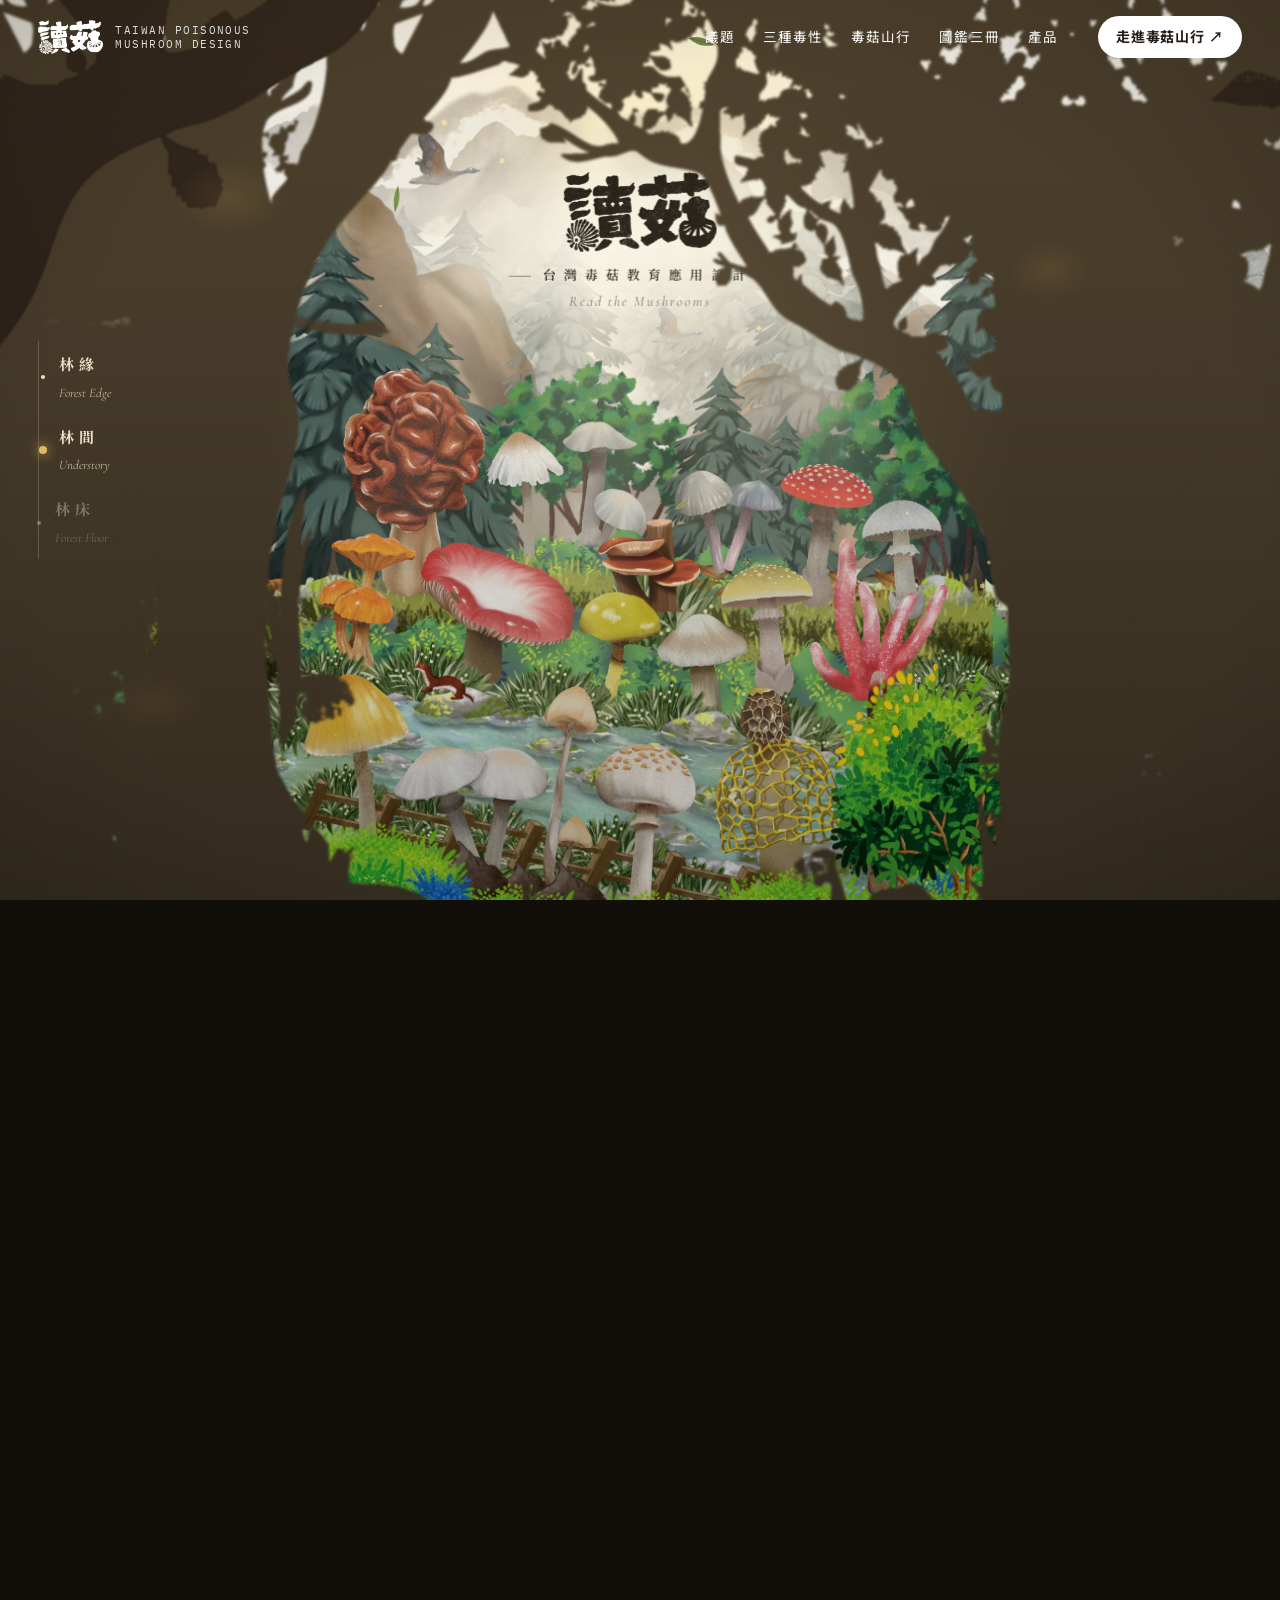
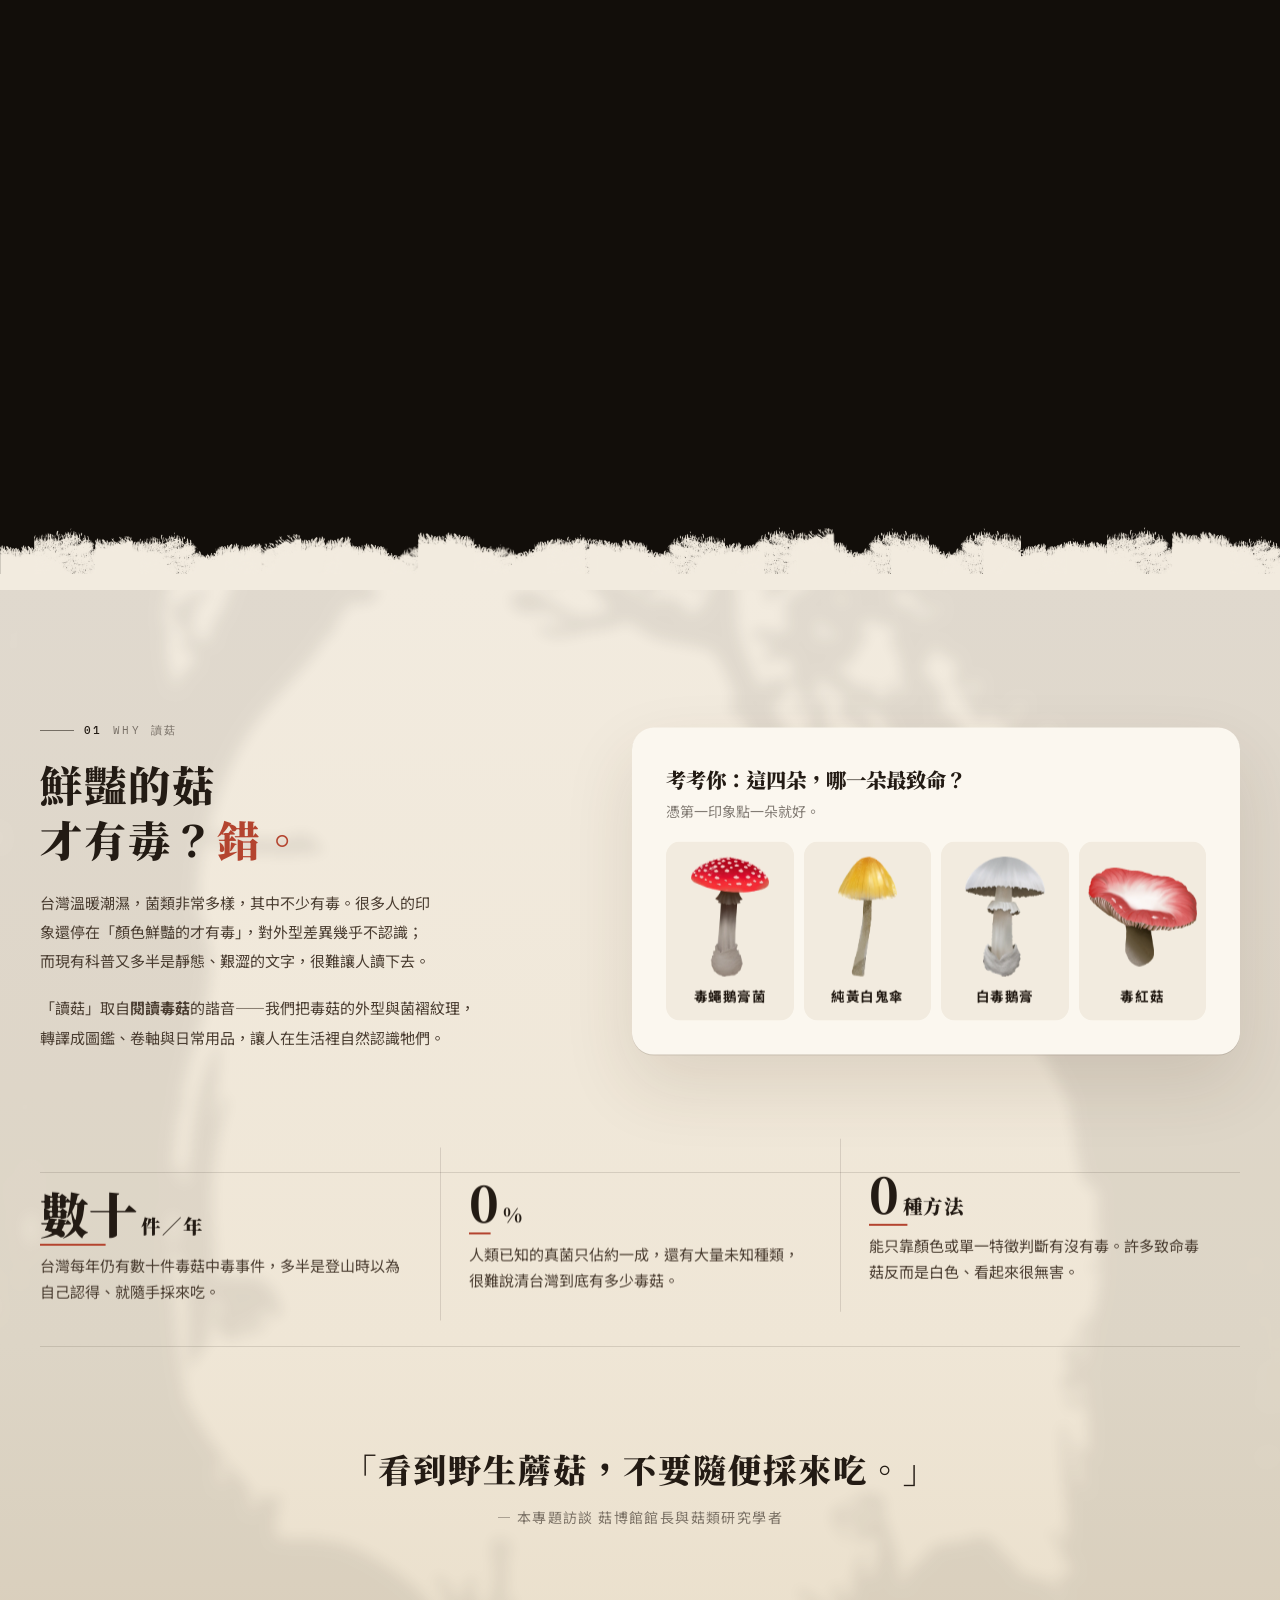
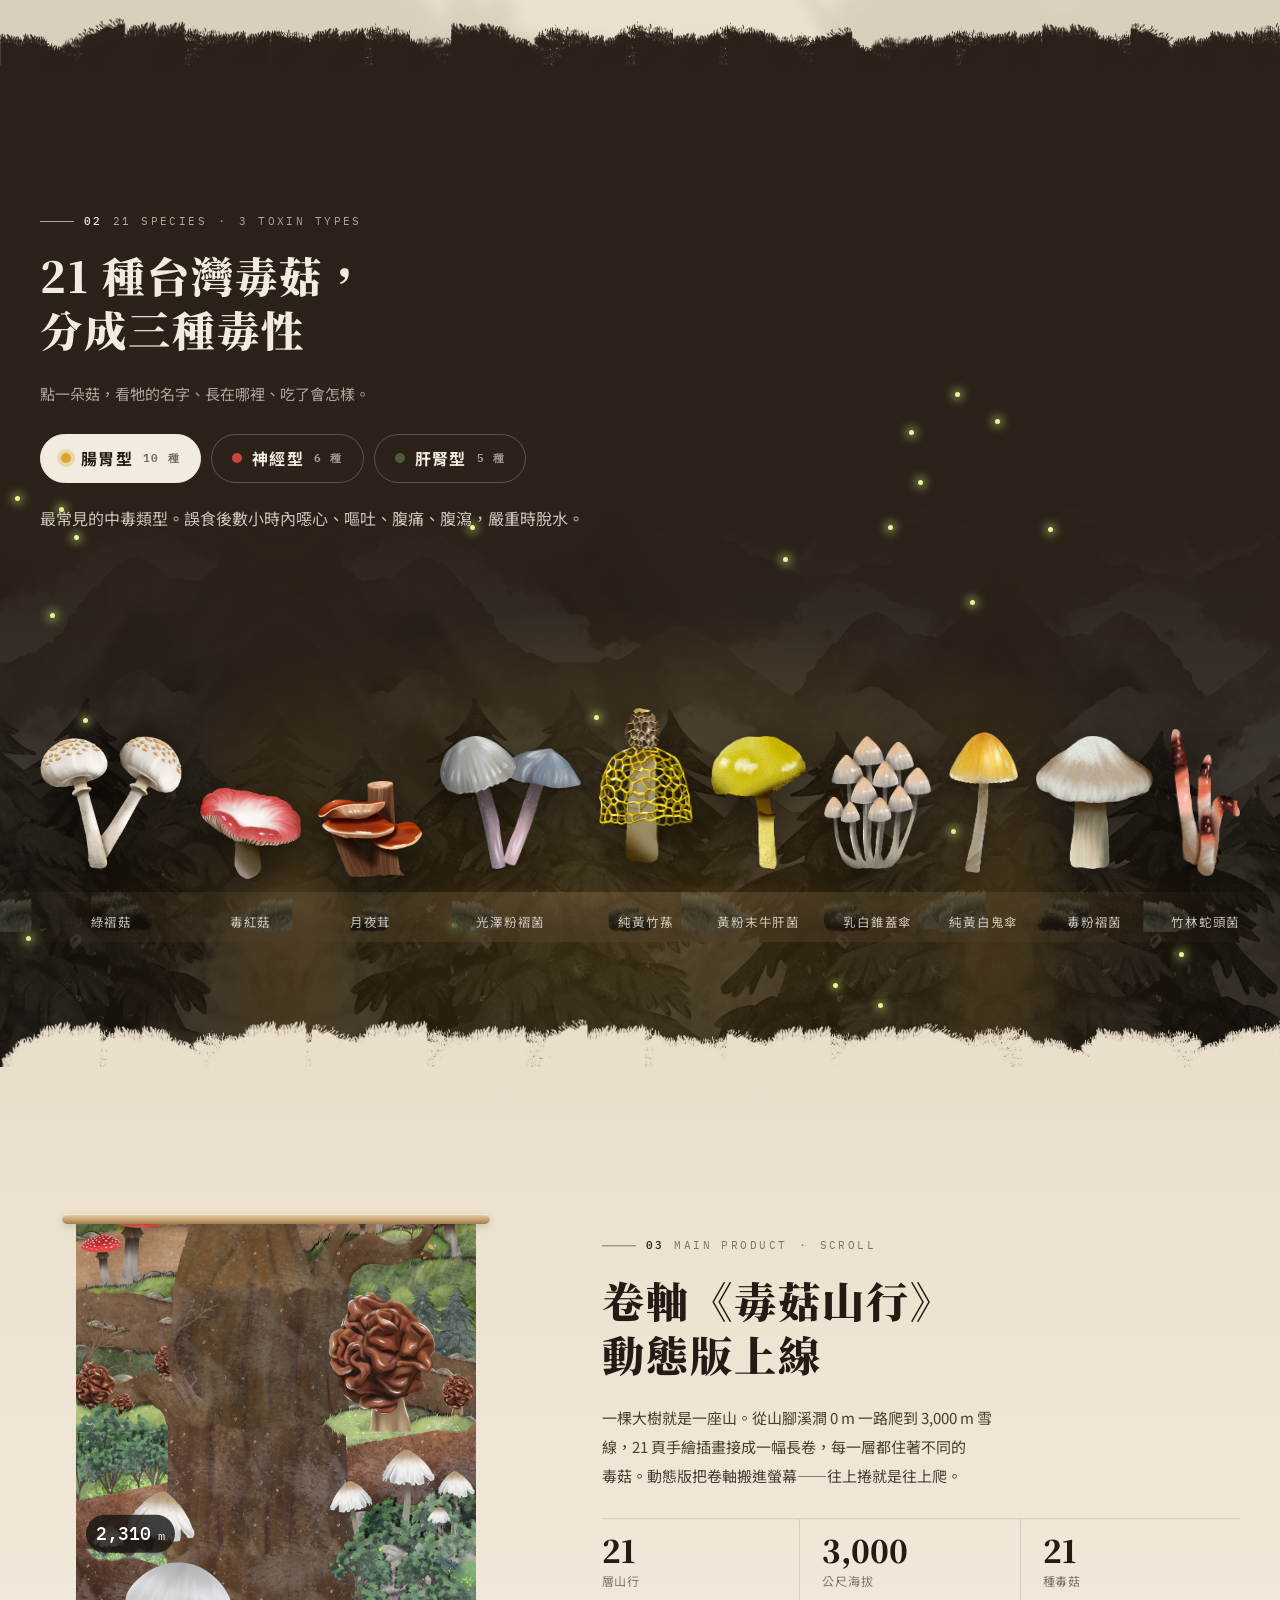
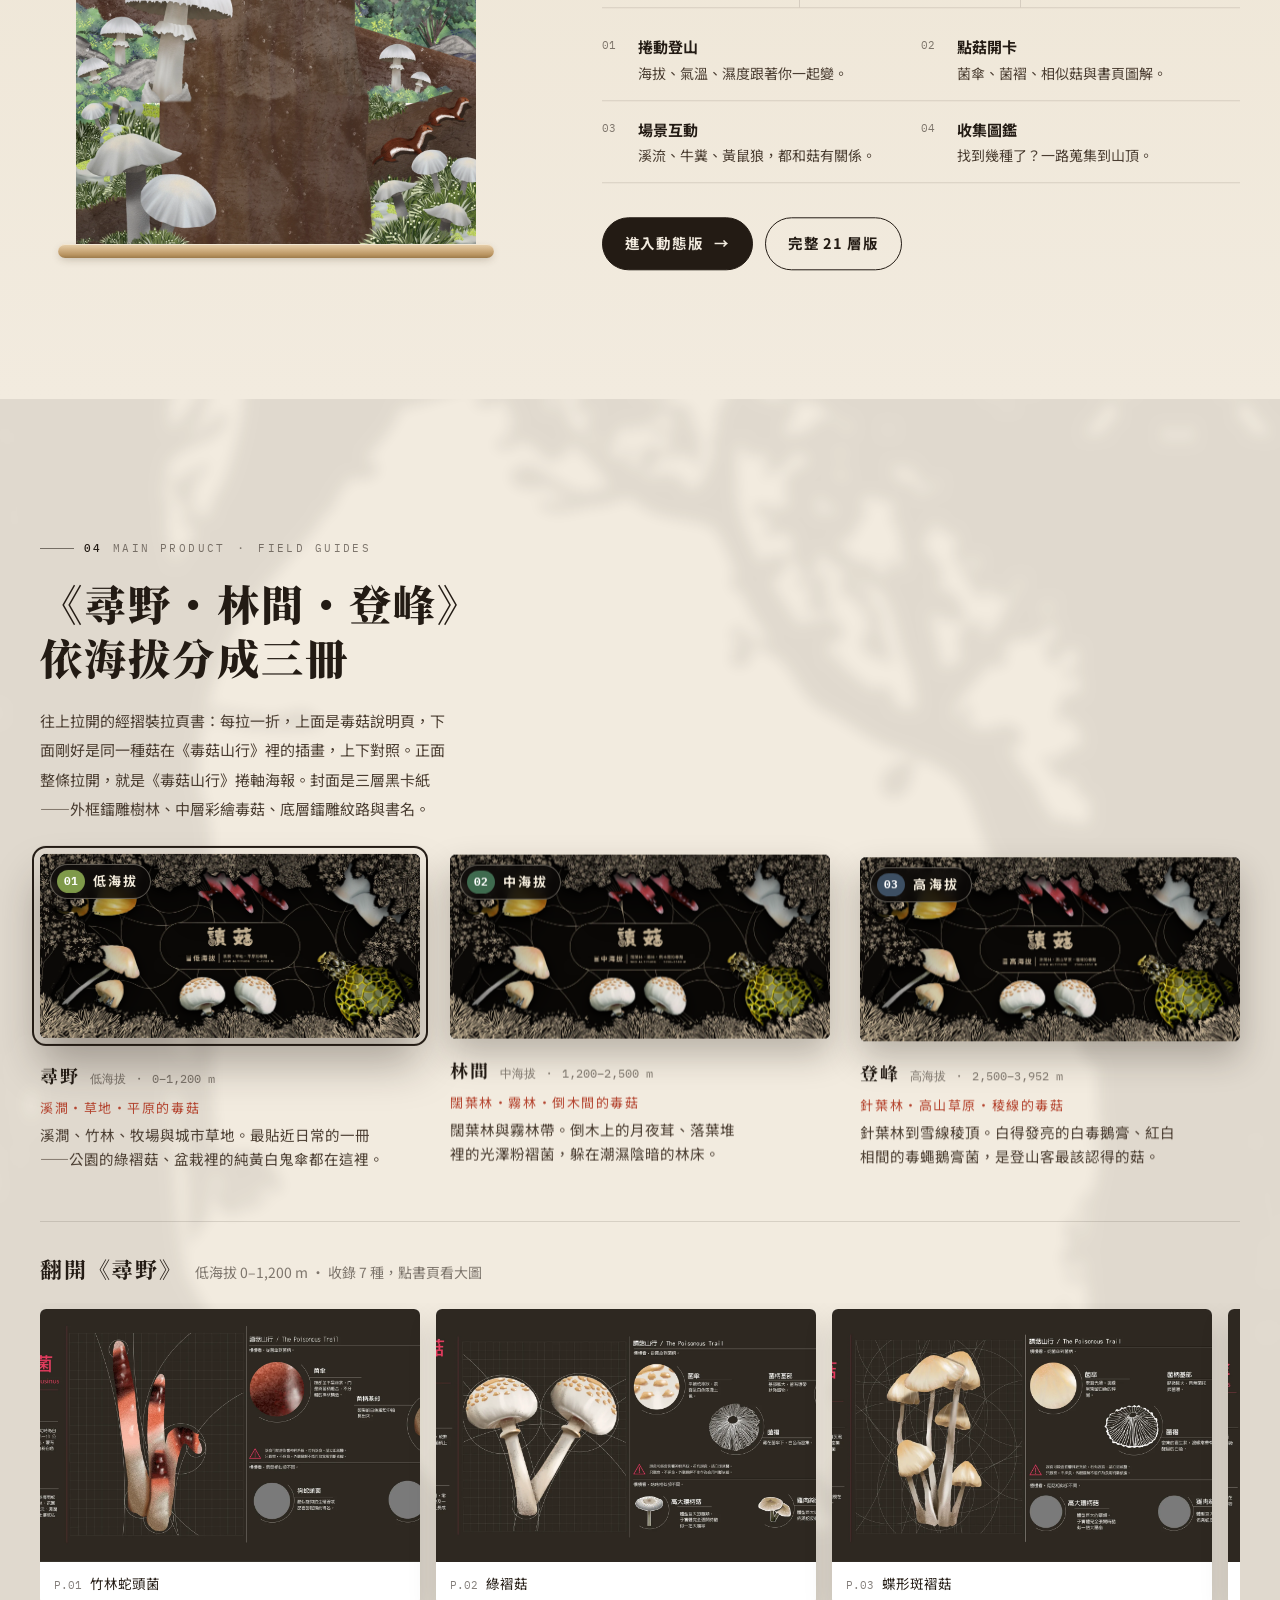
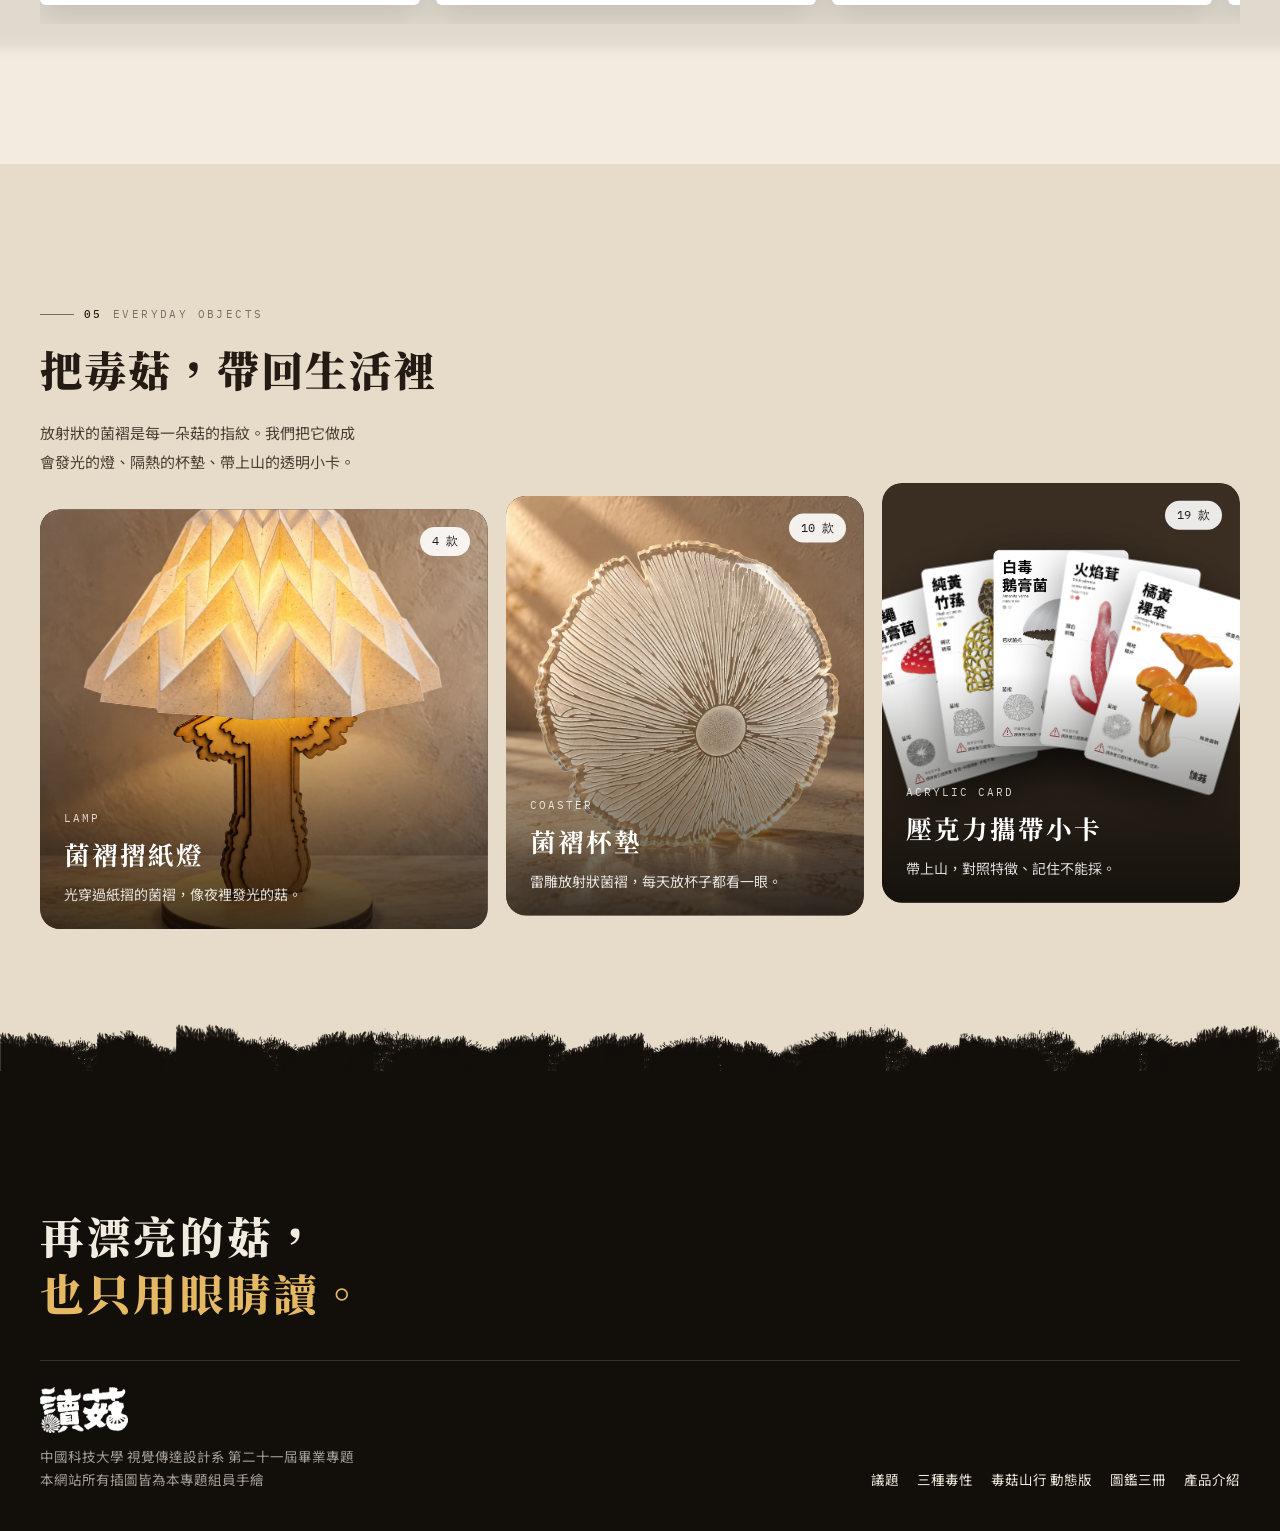
==== index.html @ 6e01e86a "開場微調：logo 縮小下移加光暈與細線、背景畫框縮小、遠山淡一點、捲動放大減少、開場拉長讓全景停留 Co-Authored-By: Claude Opus 5.5 <noreply@anthropi" ====
<!doctype html>
<html lang="zh-Hant">
<head>
<meta charset="utf-8">
<meta name="viewport" content="width=device-width, initial-scale=1, viewport-fit=cover">
<title>讀菇｜台灣毒蘑菇教育應用設計</title>
<meta name="description" content="讀菇——閱讀毒菇。把台灣毒蘑菇的外型與菌褶，轉譯成圖鑑、卷軸、燈具、杯墊與隨身小卡，讓大家在生活裡認識毒菇、不再誤食。">
<link rel="preconnect" href="https://fonts.googleapis.com">
<link rel="preconnect" href="https://fonts.gstatic.com" crossorigin>
<link href="https://fonts.googleapis.com/css2?family=Noto+Sans+TC:wght@400;500;700;900&family=Noto+Serif+TC:wght@600;900&family=IBM+Plex+Mono:wght@400;500&family=Cormorant+Garamond:ital,wght@1,500;1,600&display=swap" rel="stylesheet">
<link rel="stylesheet" href="css/home.css?v=16">
<link rel="stylesheet" href="css/motion.css?v=1">
<link rel="stylesheet" href="css/flipbook.css?v=10">
<link rel="icon" href="dugu-trail/img/favicon.ico" sizes="any">
<link rel="icon" type="image/png" sizes="32x32" href="dugu-trail/img/favicon-32.png">
<link rel="icon" type="image/png" sizes="192x192" href="dugu-trail/img/favicon-192.png">
<link rel="apple-touch-icon" href="dugu-trail/img/apple-touch-icon.png">
</head>
<body data-page="home">

<header class="nav" id="nav">
  <a class="nav-logo" href="#top" aria-label="讀菇 首頁">
    <img class="white" src="dugu-trail/img/logo-white.png" alt="讀菇"><img class="ink" src="dugu-trail/img/logo-ink.png" alt="">
    <span>TAIWAN POISONOUS<br>MUSHROOM DESIGN</span>
  </a>
  <nav class="nav-links" aria-label="主選單">
    <a href="#issue">議題</a>
    <a href="#types">三種毒性</a>
    <a href="#scroll">毒菇山行</a>
    <a href="#books">圖鑑三冊</a>
    <a href="products.html">產品</a>
  </nav>
  <button class="nav-menu" id="navMenu" aria-expanded="false">選單</button>
  <a class="nav-cta" href="dugu-trail/index.html">走進毒菇山行 ↗</a>
</header>

<!-- 開場：三層樹冠環（林緣→林間→林床），往下滑一層層穿過，走進森林 -->
<section class="hero" id="top" aria-label="讀菇 開場">
  <div class="hero-stick" id="heroStick">
    <div class="scene" id="scene">
      <div class="sky"></div>
      <div class="sun"></div>
      <div class="rays" aria-hidden="true"><i></i><i></i><i></i><i></i><i></i></div>
      <div class="lyr lyr-alp" data-depth=".12"></div>
      <div class="haze h1"></div>
      <div class="lyr lyr-far" data-depth=".28"></div>
      <div class="lyr lyr-panel" data-depth=".5"></div>
      <div class="haze h2"></div>
      <div class="lyr lyr-mid" data-depth=".62"></div>
      <div class="lyr lyr-ground" data-depth=".8"></div>
      <div class="lyr lyr-mush" data-depth="1"></div>
      <div class="lyr lyr-front" data-depth="1.35"></div>
      <div class="hero-logo" id="heroLogo">
        <img src="dugu-trail/img/logo-ink.png" alt="讀菇">
        <p>台灣毒菇教育應用設計</p>
        <small>Read the Mushrooms</small>
      </div>
      <div class="torch" id="torch"></div>
    </div>
    <canvas id="spores" aria-hidden="true"></canvas>
    <div class="rings" aria-hidden="true">
      <div class="ring r-back"><img src="img/scene/canopy-back.webp" alt=""></div>
      <div class="ring r-mid"><img src="img/scene/canopy-mid.webp" alt=""></div>
      <div class="ring r-front"><img src="img/scene/canopy-front.webp" alt=""></div>
    </div>
    <div class="dapple" aria-hidden="true"></div>
    <div class="hero-fade" id="heroFade"></div>
    <ol class="depth" id="depth" aria-hidden="true">
      <li class="on"><b>林緣</b><span>Forest Edge</span></li>
      <li><b>林間</b><span>Understory</span></li>
      <li><b>林床</b><span>Forest Floor</span></li>
    </ol>
    <div class="hero-hint" id="hint">往下滑，走進森林<i></i></div>
    <div class="hero-say" id="say"><b><i>每一朵都很美，</i><i>也每一朵都有毒。</i></b><span>點點看地上的菇——牠們都畫自本專題的手繪圖鑑。點空地會揚起孢子。</span></div>
  </div>
  <div class="grass-row" data-grass style="--sil: var(--paper); top: auto; bottom: -10px" aria-hidden="true"></div>
</section>

<!-- 議題 -->
<section class="sec issue" id="issue">
  <div class="leafshade" aria-hidden="true"></div>
  <div class="side-art sa-l" aria-hidden="true"><img src="img/scene/p-white.webp" alt=""></div>
  <div class="wrap">
    <div class="issue-grid">
      <div class="rv">
        <p class="kicker"><b>01</b> Why 讀菇</p>
        <h2 class="h2">鮮豔的菇<br>才有毒？<em>錯。</em></h2>
        <p class="lead">台灣溫暖潮濕，菌類非常多樣，其中不少有毒。很多人的印象還停在「顏色鮮豔的才有毒」，對外型差異幾乎不認識；而現有科普又多半是靜態、艱澀的文字，很難讓人讀下去。</p>
        <p class="lead">「讀菇」取自<b>閱讀毒菇</b>的諧音——我們把毒菇的外型與菌褶紋理，轉譯成圖鑑、卷軸與日常用品，讓人在生活裡自然認識牠們。</p>
      </div>
      <div class="quiz rv" id="quiz" style="--rd:.15s">
        <p class="quiz-q">考考你：這四朵，哪一朵最致命？</p>
        <p class="quiz-sub">憑第一印象點一朵就好。</p>
        <div class="quiz-row" id="quizRow"></div>
        <div class="quiz-ans" id="quizAns"></div>
      </div>
    </div>
    <div class="facts">
      <div class="fact rv"><div class="fact-n">數十<small>件／年</small></div><p>台灣每年仍有數十件毒菇中毒事件，多半是登山時以為自己認得、就隨手採來吃。</p></div>
      <div class="fact rv" style="--rd:.1s"><div class="fact-n">10<small>%</small></div><p>人類已知的真菌只佔約一成，還有大量未知種類，很難說清台灣到底有多少毒菇。</p></div>
      <div class="fact rv" style="--rd:.2s"><div class="fact-n">0<small>種方法</small></div><p>能只靠顏色或單一特徵判斷有沒有毒。許多致命毒菇反而是白色、看起來很無害。</p></div>
    </div>
    <blockquote class="quote rv">
      <q>看到野生蘑菇，不要隨便採來吃。</q>
      <cite>— 本專題訪談 菇博館館長與菇類研究學者</cite>
    </blockquote>
  </div>
</section>

<!-- 三種毒性 -->
<section class="sec types" id="types">
  <div class="grass-row" data-grass style="--sil: var(--bark)" aria-hidden="true"></div>
  <div class="types-bg" aria-hidden="true"><img src="img/scene/p-alpine.webp" alt=""><img src="img/scene/p-alpine.webp" alt=""><img src="img/scene/p-alpine.webp" alt=""></div>
  <div class="fireflies" id="flies" aria-hidden="true"></div>
  <div class="wrap">
    <p class="kicker rv"><b>02</b> 21 Species ・ 3 Toxin Types</p>
    <h2 class="h2 rv">21 種台灣毒菇，<br>分成三種毒性</h2>
    <p class="lead rv">點一朵菇，看牠的名字、長在哪裡、吃了會怎樣。</p>
    <div class="tabs" id="tabs" role="tablist"></div>
    <p class="type-desc" id="typeDesc"></p>
    <div class="floor" id="floor"><div class="floor-ground" id="floorGround" aria-hidden="true"></div><div class="floor-row" id="floorRow"></div></div>
  </div>
</section>

<!-- 卷軸：毒菇山行（動態版入口） -->
<section class="sec scroll-sec" id="scroll">
  <div class="grass-row" data-grass style="--sil: #eadfcb" aria-hidden="true"></div>
  <div class="wrap scroll-grid">
    <div class="scroll rv" aria-label="卷軸預覽：拖曳或滾動上下看">
      <div class="rod"></div>
      <div class="scroll-win" id="scrollWin">
        <div class="scroll-strip" id="strip"></div>
        <div class="alt"><b id="altNum">0</b> m</div>
      </div>
      <div class="rod"></div>
    </div>
    <div>
      <p class="kicker rv"><b>03</b> Main Product ・ Scroll</p>
      <h2 class="h2 rv">卷軸《毒菇山行》<br>動態版上線</h2>
      <p class="lead rv">一棵大樹就是一座山。從山腳溪澗 0 m 一路爬到 3,000 m 雪線，21 頁手繪插畫接成一幅長卷，每一層都住著不同的毒菇。動態版把卷軸搬進螢幕——往上捲就是往上爬。</p>
      <div class="stat-row rv">
        <div class="stat"><b>21</b><span>層山行</span></div>
        <div class="stat"><b>3,000</b><span>公尺海拔</span></div>
        <div class="stat"><b>21</b><span>種毒菇</span></div>
      </div>
      <ul class="feat rv">
        <li><b>捲動登山</b>海拔、氣溫、濕度跟著你一起變。</li>
        <li><b>點菇開卡</b>菌傘、菌褶、相似菇與書頁圖解。</li>
        <li><b>場景互動</b>溪流、牛糞、黃鼠狼，都和菇有關係。</li>
        <li><b>收集圖鑑</b>找到幾種了？一路蒐集到山頂。</li>
      </ul>
      <div class="cta-row rv">
        <a class="btn btn-ink" href="dugu-trail/index.html">進入動態版 <span class="arr">→</span></a>
        <a class="btn btn-line" href="dugu-trail/full.html">完整 21 層版</a>
      </div>
    </div>
  </div>
</section>

<!-- 三冊圖鑑 -->
<section class="sec books" id="books">
  <div class="leafshade" aria-hidden="true"></div>
  <div class="wrap">
    <p class="kicker rv"><b>04</b> Main Product ・ Field Guides</p>
    <h2 class="h2 rv">《尋野・林間・登峰》<br>依海拔分成三冊</h2>
    <p class="lead rv">往上拉開的經摺裝拉頁書：每拉一折，上面是毒菇說明頁，下面剛好是同一種菇在《毒菇山行》裡的插畫，上下對照。正面整條拉開，就是《毒菇山行》捲軸海報。封面是三層黑卡紙——外框鐳雕樹林、中層彩繪毒菇、底層鐳雕紋路與書名。</p>
    <div class="shelf" id="shelf"></div>
    <div class="pages" id="pages"></div>
  </div>
</section>

<!-- 產品預告 -->
<section class="sec prod-teaser" id="products">
  <div class="wrap">
    <p class="kicker rv"><b>05</b> Everyday Objects</p>
    <h2 class="h2 rv">把毒菇，帶回生活裡</h2>
    <p class="lead rv">放射狀的菌褶是每一朵菇的指紋。我們把它做成會發光的燈、隔熱的杯墊、帶上山的透明小卡。</p>
    <div class="tiles">
      <a class="tile rv" href="products.html#lamp"><img class="bg" src="img/prod/lamp-inocybe.webp" alt="汙白絲蓋傘摺紙燈"><span class="tile-count">4 款</span><span class="tile-txt"><small>LAMP</small><b>菌褶摺紙燈</b><span>光穿過紙摺的菌褶，像夜裡發光的菇。</span></span></a>
      <a class="tile rv" href="products.html#coaster" style="--rd:.1s"><img class="bg" src="img/prod/coaster-chloro.webp" alt="綠褶菇壓克力杯墊"><span class="tile-count">10 款</span><span class="tile-txt"><small>COASTER</small><b>菌褶杯墊</b><span>雷雕放射狀菌褶，每天放杯子都看一眼。</span></span></a>
      <a class="tile cards rv" href="products.html#cards" style="--rd:.2s"><span class="fan" id="fan"></span><span class="tile-count">19 款</span><span class="tile-txt"><small>ACRYLIC CARD</small><b>壓克力攜帶小卡</b><span>帶上山，對照特徵、記住不能採。</span></span></a>
    </div>
  </div>
</section>

<footer class="foot">
  <div class="grass-row" data-grass style="--sil: var(--forest)" aria-hidden="true"></div>
  <div class="wrap">
    <p class="foot-say">再漂亮的菇，<br><em>也只用眼睛讀。</em></p>
    <div class="foot-row">
      <div><img src="dugu-trail/img/logo-white.png" alt="讀菇"><p style="margin:12px 0 0">中國科技大學 視覺傳達設計系 第二十一屆畢業專題<br>本網站所有插圖皆為本專題組員手繪</p></div>
      <nav class="foot-links"><a href="#issue">議題</a><a href="#types">三種毒性</a><a href="dugu-trail/index.html">毒菇山行 動態版</a><a href="#books">圖鑑三冊</a><a href="products.html">產品介紹</a></nav>
    </div>
  </div>
</footer>

<div class="modal" id="modal" hidden><div class="md-box" role="dialog" aria-modal="true" aria-labelledby="mdName"><button class="md-x" data-close aria-label="關閉">×</button><div class="md-art" id="mdArt"></div><div class="md-txt" id="mdTxt"></div></div></div>
<div class="lb" id="lb" hidden><figure style="margin:0"><img alt=""><p></p></figure></div>

<script src="dugu-trail/js/data.js"></script>
<script src="js/home-data.js?v=6"></script>
<script src="js/common.js?v=2"></script>
<script src="js/home.js?v=18"></script>
<script src="js/motion.js?v=1"></script>
<script src="js/flipbook.js?v=7"></script>
</body>
</html>
---- css/home.css ----
/* 讀菇 主網站：插圖為主、黑色樹冠框＋米白紙張（取自 A0 主視覺海報） */
:root {
  --ink: #14130f;
  --ink-2: #2b2820;
  --paper: #f4eee2;
  --paper-2: #ebe3d2;
  --line: rgba(20, 19, 15, .14);
  --mute: rgba(20, 19, 15, .6);
  --moss: #5f7a34;
  --leaf: #8fae4a;
  --poison: #c8463e;
  --mustard: #d9a62b;
  --sans: 'Noto Sans TC', system-ui, -apple-system, 'PingFang TC', sans-serif;
  --serif: 'Noto Serif TC', 'Songti TC', serif;
  --mono: 'IBM Plex Mono', ui-monospace, Menlo, monospace;
  --latin: 'Cormorant Garamond', Georgia, serif;
  --ease: cubic-bezier(.2, .8, .2, 1);
  --wrap: min(1200px, 100% - 48px);
}
*, *::before, *::after { box-sizing: border-box; }
html { scroll-behavior: smooth; }
body { margin: 0; font-family: var(--sans); color: var(--ink); background: var(--paper); -webkit-font-smoothing: antialiased; overflow-x: hidden; line-height: 1.7; }
img { display: block; max-width: 100%; }
a { color: inherit; }
button { font: inherit; color: inherit; cursor: pointer; }
.wrap { width: var(--wrap); margin-inline: auto; }
.kicker { font-family: var(--mono); font-size: 11.5px; letter-spacing: .18em; text-transform: uppercase; color: var(--mute); margin: 0 0 14px; display: flex; align-items: center; gap: 10px; }
.kicker::before { content: ''; width: 26px; height: 1px; background: currentColor; }
.h2 { font-family: var(--serif); font-weight: 900; font-size: clamp(34px, 5.2vw, 68px); line-height: 1.12; letter-spacing: .04em; margin: 0 0 18px; }
.h2 em { font-style: normal; color: var(--poison); }
.lead { font-size: clamp(16px, 1.4vw, 19px); color: var(--ink-2); max-width: 36em; margin: 0 0 18px; }
.sci { font-family: var(--latin); font-style: italic; font-weight: 500; }
.btn { display: inline-flex; align-items: center; gap: 10px; padding: 14px 24px; border-radius: 99px; font-weight: 700; letter-spacing: .06em; text-decoration: none; border: 1.5px solid var(--ink); transition: transform .3s var(--ease), background .3s, color .3s; }
.btn:hover { transform: translateY(-2px); }
.btn-ink { background: var(--ink); color: var(--paper); }
.btn-ink:hover { background: var(--poison); border-color: var(--poison); }
.btn-line { background: transparent; }
.btn-line:hover { background: var(--ink); color: var(--paper); }
.btn .arr { transition: transform .3s var(--ease); }
.btn:hover .arr { transform: translateX(4px); }

/* ---------- 頁首 ---------- */
.nav { position: fixed; z-index: 50; inset: 0 0 auto; display: flex; align-items: center; gap: 28px; padding: 16px clamp(16px, 3vw, 40px); transition: background .4s, color .4s, padding .4s; color: #fff; }
.nav-logo { display: flex; align-items: center; gap: 12px; text-decoration: none; }
.nav-logo img { height: 34px; width: auto; }
.nav-logo .ink { display: none; }
.nav-logo span { font-family: var(--mono); font-size: 10.5px; letter-spacing: .14em; line-height: 1.35; opacity: .85; }
.nav-links { display: flex; gap: 4px; margin-left: auto; }
.nav-links a { text-decoration: none; font-size: 14px; letter-spacing: .08em; padding: 8px 12px; border-radius: 99px; transition: background .25s; }
.nav-links a:hover, .nav-links a.on { background: rgba(255, 255, 255, .16); }
.nav-cta { text-decoration: none; font-size: 14px; font-weight: 700; letter-spacing: .06em; padding: 9px 18px; border-radius: 99px; background: #fff; color: var(--ink); white-space: nowrap; transition: background .25s, color .25s; }
.nav-cta:hover { background: var(--poison); color: #fff; }
.nav.solid { background: rgba(244, 238, 226, .92); color: var(--ink); padding-block: 10px; box-shadow: 0 1px 0 var(--line); }
.nav.solid .nav-logo .ink { display: block; }
.nav.solid .nav-logo .white { display: none; }
.nav.solid .nav-links a:hover, .nav.solid .nav-links a.on { background: rgba(20, 19, 15, .07); }
.nav.solid .nav-cta { background: var(--ink); color: var(--paper); }
.nav-menu { display: none; margin-left: auto; background: none; border: 1.5px solid currentColor; border-radius: 99px; padding: 6px 14px; font-size: 13px; }
@media (max-width: 900px) {
  .nav-links { display: none; position: absolute; top: 100%; left: 12px; right: 12px; flex-direction: column; background: var(--paper); color: var(--ink); border-radius: 18px; padding: 10px; box-shadow: 0 20px 50px rgba(0, 0, 0, .25); }
  .nav.open .nav-links { display: flex; }
  .nav-menu { display: block; }
  .nav-cta { display: none; }
  .nav-logo span { display: none; }
}

/* ---------- 開場：三層樹冠環，一層層穿過走進森林 ---------- */
:root { --forest: #0b110a; --forest-2: #15211a; --moss-d: #1d2c18; }
.hero { position: relative; height: 330vh; background: var(--forest); }
.hero-stick { position: sticky; top: 0; height: 100vh; height: 100svh; overflow: hidden; background: var(--forest); }
.scene { position: absolute; inset: 0; transform-origin: 50% 66%; will-change: transform; overflow: hidden; }
.sky { position: absolute; inset: 0; background:
  radial-gradient(120vh 60vh at 50% 18%, #fffbea 0%, rgba(255, 251, 234, 0) 70%),
  linear-gradient(180deg, #e9efdc 0%, #f5f1df 30%, #e8ecd2 52%, #c8d8ac 74%, #9fb87a 100%); }
.sun { position: absolute; left: 50%; top: 16%; width: 80vh; height: 80vh; transform: translate(-50%, -50%); border-radius: 50%; background: radial-gradient(circle, rgba(255, 244, 205, .95), rgba(255, 238, 190, .35) 32%, rgba(255, 246, 214, 0) 66%); animation: breathe 9s ease-in-out infinite alternate; }
@keyframes breathe { to { transform: translate(-50%, -50%) scale(1.08); opacity: .85; } }
.rays { position: absolute; left: 50%; top: -12vh; width: 0; height: 0; z-index: 2; pointer-events: none; }
.rays i { position: absolute; left: 0; top: 0; width: 13vh; height: 130vh; transform-origin: 50% 0; background: linear-gradient(180deg, rgba(255, 246, 214, .55), rgba(255, 246, 214, 0) 85%); filter: blur(10px); opacity: .5; animation: ray 11s ease-in-out infinite alternate; }
.rays i:nth-child(1) { rotate: 24deg; animation-delay: -2s; width: 9vh; }
.rays i:nth-child(2) { rotate: 11deg; animation-delay: -5s; }
.rays i:nth-child(3) { rotate: -4deg; animation-delay: -1s; width: 18vh; }
.rays i:nth-child(4) { rotate: -17deg; animation-delay: -7s; width: 8vh; }
.rays i:nth-child(5) { rotate: -30deg; animation-delay: -3.5s; }
@keyframes ray { 0% { opacity: .18; translate: -50% 0; } 60% { opacity: .55; } 100% { opacity: .3; translate: calc(-50% + 3vh) 0; } }
.haze { position: absolute; left: 0; right: 0; pointer-events: none; }
.haze.h1 { bottom: 14vh; height: 30vh; background: linear-gradient(180deg, rgba(238, 241, 222, 0), rgba(238, 241, 222, .75) 60%, rgba(220, 230, 196, .2)); }
.haze.h2 { bottom: 4vh; height: 22vh; background: linear-gradient(180deg, rgba(226, 234, 204, 0), rgba(226, 234, 204, .55) 70%, rgba(226, 234, 204, 0)); animation: drift 14s ease-in-out infinite alternate; }
@keyframes drift { to { transform: translateX(4vw); opacity: .7; } }
.lyr { position: absolute; inset: 0; pointer-events: none; will-change: transform; }
.lyr img, .lyr .mu { position: absolute; bottom: var(--b, 0); left: calc(50% + var(--x) * 1vh); height: calc(var(--h) * 1vh); width: auto; max-width: none; transform: translateX(-50%) scaleX(var(--f, 1)); }
.lyr-alp img { filter: saturate(.7) brightness(1.06) contrast(.92); opacity: .9; }
.lyr-far img { filter: saturate(.6) brightness(1.1) blur(.5px); opacity: .7; }
.lyr-panel img { filter: saturate(.92); }
.lyr-mid img { filter: saturate(.9); }
/* 風：每棵樹、每叢草各自用不同節奏擺動 */
.lyr .sw { transform-origin: 50% 100%; animation: wind var(--wd, 7s) ease-in-out infinite alternate; animation-delay: var(--wdl, 0s); }
@keyframes wind { from { transform: translateX(-50%) scaleX(var(--f, 1)) rotate(-.7deg); } to { transform: translateX(-50%) scaleX(var(--f, 1)) rotate(.9deg); } }
.hero-logo { position: absolute; left: 50%; top: 35%; transform: translate(-50%, -50%); text-align: center; z-index: 3; will-change: transform, opacity; }
.hero-logo img { width: min(28vh, 56vw); margin: 0 auto; filter: drop-shadow(0 6px 24px rgba(255, 252, 236, .9)); }
.hero-logo p { margin: 10px 0 0; font-family: var(--serif); font-weight: 600; letter-spacing: .5em; font-size: clamp(12px, 1.7vh, 16px); padding-left: .5em; }
.hero-logo small { display: block; font-family: var(--latin); font-style: italic; letter-spacing: .08em; font-size: clamp(13px, 1.9vh, 18px); color: var(--mute); }
.torch { position: absolute; left: 0; top: 0; width: 46vh; height: 46vh; margin: -23vh 0 0 -23vh; border-radius: 50%; pointer-events: none; z-index: 4; background: radial-gradient(circle, rgba(255, 240, 196, .38), rgba(255, 240, 196, 0) 65%); opacity: 0; transition: opacity .6s; }
.hero:hover .torch { opacity: 1; }
.mu { pointer-events: auto; background: none; border: 0; padding: 0; transform-origin: 50% 100%; }
.mu img { position: static; height: 100%; width: auto; transform: none; transform-origin: 50% 100%; animation: sway calc(5s + var(--d, 0) * 1s) ease-in-out infinite alternate; animation-delay: calc(var(--d, 0) * -1.7s); filter: drop-shadow(0 10px 8px rgba(40, 50, 20, .18)); transition: translate .5s var(--ease), scale .5s var(--ease), filter .3s; }
.mu:hover img, .mu:focus-visible img { animation-play-state: paused; translate: 0 -6px; scale: 1.06; filter: drop-shadow(0 16px 14px rgba(40, 50, 20, .28)) drop-shadow(0 0 18px rgba(255, 246, 200, .9)); }
.mu .tag { position: absolute; left: 50%; bottom: calc(100% + 6px); transform: translate(-50%, 6px); white-space: nowrap; font-size: 13px; font-weight: 700; letter-spacing: .06em; background: var(--ink); color: #fff; padding: 5px 11px; border-radius: 99px; opacity: 0; transition: .3s var(--ease); pointer-events: none; }
.mu:hover .tag, .mu:focus-visible .tag { opacity: 1; transform: translate(-50%, 0); }
@keyframes sway { from { transform: rotate(-1.4deg); } to { transform: rotate(1.4deg); } }
#spores { position: absolute; inset: 0; z-index: 5; pointer-events: none; }
/* 樹冠環：寬版樹冠（3200×2262），洞口中心約在 50% / 56% */
.rings { position: absolute; inset: 0; z-index: 6; pointer-events: none; }
/* 樹冠的明暗：靠洞口透光、外圍沉暗，色塊不再平 */
.rings::after { content: ''; position: absolute; inset: 0; z-index: 4; pointer-events: none; background:
  radial-gradient(60vh 70vh at 50% 52%, rgba(255, 236, 180, .16), rgba(255, 236, 180, 0) 70%),
  radial-gradient(120vw 120vh at 50% 55%, rgba(0, 0, 0, 0) 40%, rgba(3, 6, 3, .55) 100%),
  linear-gradient(180deg, rgba(120, 150, 80, .12), rgba(0, 0, 0, 0) 40%, rgba(0, 0, 0, .25)); opacity: var(--shade, 1); }
.ring { position: absolute; left: 50%; top: 50%; height: 116vh; aspect-ratio: 3200 / 2262; translate: -50% -48%; transform-origin: 50% 56%; will-change: transform, opacity; }
.ring img { width: 100%; height: 100%; animation: canopy 9s ease-in-out infinite alternate; transform-origin: 50% 20%; }
.ring::after { content: ''; position: absolute; inset: 1px; box-shadow: 0 0 0 60vmax var(--rc); pointer-events: none; }
.r-front { --rc: #0b110a; }
.r-mid { --rc: #18251a; }
.r-mid img { scale: -1 1; animation-duration: 11s; animation-delay: -4s; }
.r-back { --rc: #2b3f26; }
.r-back img { filter: blur(1.2px); animation-duration: 13s; animation-delay: -7s; }
@keyframes canopy { from { rotate: -.5deg; translate: -.4% 0; } to { rotate: .5deg; translate: .4% .3%; } }
.dapple { position: absolute; inset: 0; z-index: 7; pointer-events: none; opacity: .55; background:
  radial-gradient(9vh 6vh at 18% 22%, rgba(140, 170, 90, .35), transparent 70%),
  radial-gradient(7vh 5vh at 82% 30%, rgba(140, 170, 90, .3), transparent 70%),
  radial-gradient(11vh 7vh at 74% 82%, rgba(110, 140, 70, .25), transparent 70%),
  radial-gradient(8vh 5vh at 12% 78%, rgba(110, 140, 70, .25), transparent 70%);
  animation: dapple 10s ease-in-out infinite alternate; transition: opacity .4s; }
@keyframes dapple { to { transform: translate(2vw, -1vh); opacity: .3; } }
.depth { position: absolute; z-index: 8; left: clamp(16px, 3vw, 40px); top: 50%; translate: 0 -50%; list-style: none; margin: 0; padding: 0 0 0 16px; color: #e7eed8; border-left: 1px solid rgba(231, 238, 216, .25); transition: opacity .5s; }
.depth li { position: relative; padding: 10px 0; opacity: .38; transition: opacity .5s, transform .5s var(--ease); }
.depth li::before { content: ''; position: absolute; left: -20.5px; top: 50%; width: 8px; height: 8px; margin-top: -4px; border-radius: 50%; background: #e7eed8; scale: .5; transition: scale .4s var(--ease), background .4s; }
.depth li.on { opacity: 1; transform: translateX(4px); }
.depth li.on::before { scale: 1; background: #c5e08a; box-shadow: 0 0 12px #c5e08a; }
.depth b { display: block; font-family: var(--serif); font-size: 15px; letter-spacing: .3em; }
.depth span { font-family: var(--latin); font-style: italic; font-size: 13px; opacity: .75; }
.hero-hint { position: absolute; z-index: 9; left: 50%; bottom: 3.5vh; transform: translateX(-50%); color: #fff; font-size: 12.5px; letter-spacing: .3em; text-align: center; background: rgba(11, 17, 10, .72); padding: 8px 16px 10px 20px; border-radius: 99px; }
.hero-hint i { position: absolute; left: 50%; top: 100%; display: block; width: 1px; height: 38px; margin: 10px auto 0; background: linear-gradient(#fff, transparent); animation: drip 2s ease-in-out infinite; transform-origin: top; }
@keyframes drip { 0% { transform: scaleY(0); } 50% { transform: scaleY(1); } 100% { transform: scaleY(1); opacity: 0; } }
.hero-say { position: absolute; z-index: 9; right: clamp(16px, 4vw, 60px); bottom: 7vh; transform: translateY(20px); width: min(380px, calc(100vw - 32px)); text-align: left; opacity: 0; transition: opacity .6s, transform .8s var(--ease); background: rgba(246, 242, 228, .88); border-radius: 22px; padding: 16px 20px; font-size: 14px; box-shadow: 0 20px 60px rgba(30, 40, 10, .2); pointer-events: none; }
.hero-say.on { opacity: 1; transform: none; }
.hero-say b { font-family: var(--serif); font-size: clamp(18px, 1.8vw, 22px); letter-spacing: .06em; display: block; margin-bottom: 6px; }
.hero-say span { color: var(--ink-2); }
/* 開場→議題：米白草叢邊 */
.hero-edge { position: absolute; z-index: 3; left: 0; right: 0; bottom: -1px; height: 80px; display: flex; align-items: flex-end; overflow: hidden; pointer-events: none; }
.hero-edge img { height: 100%; width: auto; flex: 0 0 auto; margin-right: -46px; }
@media (max-aspect-ratio: 3/4) { .ring { height: 96vh; } .hero-logo { top: 49%; } .hero-logo img { width: min(22vh, 44vw); } .hero-logo p { letter-spacing: .22em; white-space: nowrap; } .depth { display: none; } .hero-say { left: 16px; right: 16px; width: auto; } }

/* ---------- 區塊共用 ---------- */
section { position: relative; }
.sec { padding: clamp(80px, 12vw, 150px) 0; }
.rv { opacity: 0; transform: translateY(28px); transition: opacity .9s var(--ease), transform .9s var(--ease); transition-delay: var(--rd, 0s); }
.rv.in { opacity: 1; transform: none; }
.grass-edge { position: absolute; left: 0; right: 0; height: 90px; pointer-events: none; background-repeat: repeat-x; background-size: auto 100%; }

/* ---------- 議題：鮮豔的才有毒？ ---------- */
.issue { background: linear-gradient(180deg, #f4eee2, #f1ecdc 70%, #ebe8d2); overflow: hidden; isolation: isolate; }
.issue > .wrap, .books > .wrap { position: relative; z-index: 1; }
/* 樹冠落下的光影：葉影慢慢飄 */
.leafshade { position: absolute; inset: -10% -10%; z-index: 0; pointer-events: none; background: url(../img/scene/canopy-front.webp) center / 140% auto no-repeat; opacity: .07; filter: blur(7px); animation: shade 26s ease-in-out infinite alternate; }
@keyframes shade { from { transform: translate(-2%, -1%) rotate(-1deg); } to { transform: translate(2%, 2%) rotate(1deg) scale(1.04); } }
.side-art { position: absolute; z-index: 0; pointer-events: none; }
.side-art img { width: 100%; height: auto; }
.sa-l { left: -40px; bottom: -10px; width: clamp(160px, 18vw, 300px); opacity: .9; -webkit-mask-image: linear-gradient(90deg, #000 55%, transparent); mask-image: linear-gradient(90deg, #000 55%, transparent); }
.grass-row { position: absolute; z-index: 3; left: 0; right: 0; top: -58px; height: 70px; display: flex; align-items: flex-end; overflow: hidden; pointer-events: none; }
.grass-row img { height: 100%; width: auto; flex: 0 0 auto; margin-right: -46px; transform: scaleX(var(--fx, 1)); }
.grass-row.dark img { filter: brightness(.14) saturate(1.4); }
.grass-row.light img, .hero-edge img { --sil: #e4ead3; filter: brightness(0) drop-shadow(0 -300px 0 var(--sil)); transform: translateY(300px) scaleX(var(--fx, 1)); }
.hero-edge img { --sil: #f4eee2; }
.issue-grid { display: grid; grid-template-columns: 1fr 1.15fr; gap: clamp(30px, 5vw, 80px); align-items: center; }
.quiz { background: #fff; border-radius: 28px; padding: clamp(20px, 3vw, 34px); box-shadow: 0 30px 80px rgba(60, 50, 20, .12); }
.quiz-q { font-family: var(--serif); font-weight: 900; font-size: clamp(20px, 2vw, 26px); margin: 0 0 4px; }
.quiz-sub { color: var(--mute); font-size: 14px; margin: 0 0 18px; }
.quiz-row { display: grid; grid-template-columns: repeat(4, 1fr); gap: 10px; }
.qz { position: relative; background: var(--paper); border: 1.5px solid transparent; border-radius: 18px; padding: 14px 8px 12px; display: flex; flex-direction: column; align-items: center; gap: 8px; transition: transform .3s var(--ease), border-color .3s, background .3s; }
.qz:hover { transform: translateY(-4px); border-color: var(--ink); }
.qz img { height: 120px; width: auto; object-fit: contain; }
.qz b { font-size: 13.5px; letter-spacing: .04em; }
.qz .res { position: absolute; top: 8px; right: 8px; font-size: 11px; font-weight: 700; padding: 2px 8px; border-radius: 99px; color: #fff; opacity: 0; transform: scale(.6); transition: .4s var(--ease); }
.quiz.done .qz { pointer-events: none; }
.quiz.done .qz .res { opacity: 1; transform: none; }
.qz.right { background: #fdf0ee; border-color: var(--poison); }
.quiz-ans { margin-top: 18px; padding: 16px 18px; border-radius: 16px; background: var(--ink); color: var(--paper); font-size: 15px; display: none; }
.quiz-ans b { color: #ffb3a8; }
.quiz.done .quiz-ans { display: block; animation: rise .6s var(--ease); }
@keyframes rise { from { opacity: 0; transform: translateY(10px); } }
.facts { display: grid; grid-template-columns: repeat(3, 1fr); gap: 1px; background: var(--line); border-block: 1px solid var(--line); margin-top: clamp(60px, 8vw, 110px); }
.fact { background: var(--paper); padding: 30px 26px 26px; }
.fact-n { font-family: var(--serif); font-weight: 900; font-size: clamp(42px, 5vw, 68px); line-height: 1; letter-spacing: -.01em; }
.fact-n small { font-size: .4em; margin-left: 4px; letter-spacing: .1em; }
.fact p { margin: 12px 0 0; color: var(--ink-2); font-size: 15px; }
.quote { margin: clamp(60px, 8vw, 100px) auto 0; text-align: center; max-width: 900px; }
.quote q { font-family: var(--serif); font-weight: 900; font-size: clamp(26px, 3.6vw, 46px); line-height: 1.35; letter-spacing: .06em; quotes: '「' '」'; }
.quote cite { display: block; margin-top: 14px; font-style: normal; color: var(--mute); font-size: 14px; letter-spacing: .1em; }

/* ---------- 三種毒性 ---------- */
.types { background: radial-gradient(80vw 50vh at 50% 100%, #24371f, rgba(36, 55, 31, 0) 70%), linear-gradient(180deg, #0f1810, #142219 60%, #182a1c); color: var(--paper); isolation: isolate; }
.types > .wrap { position: relative; z-index: 2; }
.types-bg { position: absolute; left: 0; right: 0; bottom: 0; height: 62%; display: flex; justify-content: center; overflow: hidden; z-index: 0; pointer-events: none;
  -webkit-mask-image: linear-gradient(180deg, transparent, #000 45%); mask-image: linear-gradient(180deg, transparent, #000 45%); }
.types-bg img { height: 100%; width: auto; max-width: none; filter: brightness(.32) saturate(.7) contrast(1.1); opacity: .75; margin: 0 -2%; }
.types-bg img:nth-child(2n) { transform: scaleX(-1); }
.fireflies { position: absolute; inset: 0; z-index: 1; pointer-events: none; overflow: hidden; }
.fireflies i { position: absolute; width: 5px; height: 5px; border-radius: 50%; background: #e6f59a; box-shadow: 0 0 10px 3px rgba(214, 240, 120, .55); animation: fly var(--t) ease-in-out infinite alternate, blink calc(var(--t) * .37) ease-in-out infinite alternate; animation-delay: var(--dl); }
@keyframes fly { 0% { transform: translate(0, 0); } 50% { transform: translate(var(--dx), calc(var(--dy) * -.6)); } 100% { transform: translate(calc(var(--dx) * -.4), var(--dy)); } }
@keyframes blink { 0%, 30% { opacity: .1; } 100% { opacity: 1; } }
.floor-grass { position: absolute; left: -12vw; right: -12vw; bottom: -6px; height: 90px; display: flex; align-items: flex-end; overflow: hidden; pointer-events: none; z-index: 0; }
.floor-grass img { height: 100%; width: auto; flex: 0 0 auto; margin-right: -50px; filter: brightness(.42) saturate(.9); }
.floor-row { z-index: 1; }
.types .kicker, .types .lead { color: rgba(244, 238, 226, .7); }
.tabs { display: flex; gap: 10px; flex-wrap: wrap; margin: 26px 0 0; }
.tab { border: 1.5px solid rgba(244, 238, 226, .3); background: none; border-radius: 99px; padding: 10px 20px; font-weight: 700; letter-spacing: .08em; display: flex; gap: 10px; align-items: center; transition: .3s; }
.tab i { width: 10px; height: 10px; border-radius: 50%; background: var(--c); }
.tab small { font-family: var(--mono); font-size: 11px; opacity: .6; }
.tab.on { background: var(--paper); color: var(--ink); border-color: var(--paper); }
.type-desc { min-height: 3.4em; margin: 22px 0 0; max-width: 40em; color: rgba(244, 238, 226, .8); }
.floor { position: relative; margin-top: 40px; }
.floor::after { content: ''; position: absolute; left: -10vw; right: -10vw; bottom: 0; height: 40px; background: radial-gradient(ellipse at 50% 0, rgba(143, 174, 74, .35), transparent 70%); }
.floor-row { position: relative; min-height: clamp(260px, 26vw, 360px); display: flex; align-items: flex-end; justify-content: center; gap: clamp(4px, 1.4vw, 24px); }
.fm { position: relative; background: none; border: 0; padding: 0; display: flex; flex-direction: column; align-items: center; flex: 0 1 auto; opacity: 0; transform: translateY(40px) scale(.9); transition: opacity .6s var(--ease), transform .7s var(--ease); transition-delay: calc(var(--i) * 60ms); }
.floor.show .fm { opacity: 1; transform: none; }
.fm img { height: calc(var(--s, 1) * clamp(160px, 22vw, 300px)); width: auto; object-fit: contain; transform-origin: 50% 100%; transition: transform .4s var(--ease); filter: drop-shadow(0 14px 18px rgba(0, 0, 0, .45)); }
.fm:hover img { transform: translateY(-8px) rotate(-2deg); }
.fm span { margin-top: 10px; font-size: 13px; letter-spacing: .06em; white-space: nowrap; color: rgba(244, 238, 226, .85); }
@media (max-width: 760px) { .floor { height: auto; } .floor-row { position: static; flex-wrap: wrap; } .fm img { height: 120px; } }

/* ---------- 卷軸：毒菇山行 ---------- */
.scroll-sec { background: linear-gradient(180deg, #e4ead3, #eef0e0 55%, var(--paper)); isolation: isolate; }
.scroll-sec > .wrap { position: relative; z-index: 1; }
.scroll-bg { position: absolute; inset: 0; z-index: 0; pointer-events: none; overflow: hidden; }
.scroll-bg img { position: absolute; bottom: 0; height: 70%; width: auto; max-width: none; opacity: .22; filter: saturate(.6); -webkit-mask-image: linear-gradient(180deg, transparent, #000 40%, #000 70%, transparent); mask-image: linear-gradient(180deg, transparent, #000 40%, #000 70%, transparent); }
.scroll-bg img:first-child { right: -2%; } .scroll-bg img:last-child { right: 22%; height: 52%; opacity: .14; }
.scroll-grid { display: grid; grid-template-columns: minmax(280px, .9fr) 1.1fr; gap: clamp(30px, 6vw, 90px); align-items: center; }
.scroll { position: relative; margin-inline: auto; width: min(100%, 440px); }
.rod { position: relative; z-index: 3; height: 22px; margin: 0 -26px; border-radius: 11px; background: linear-gradient(180deg, #8a5b33, #5a3a1e 60%, #3a2412); box-shadow: 0 6px 14px rgba(0, 0, 0, .3); }
.rod::before, .rod::after { content: ''; position: absolute; top: -5px; width: 22px; height: 32px; border-radius: 8px; background: linear-gradient(180deg, #2b1c10, #120c06); }
.rod::before { left: -10px; } .rod::after { right: -10px; }
.scroll-win { position: relative; height: min(70vh, 620px); overflow: hidden; background: #fbf8f0; box-shadow: inset 0 14px 18px -12px rgba(0, 0, 0, .35), inset 0 -14px 18px -12px rgba(0, 0, 0, .35); cursor: ns-resize; }
.scroll-strip { position: absolute; left: 0; right: 0; top: 0; will-change: transform; }
.scroll-strip img { width: 100%; position: relative; }
.alt { position: absolute; z-index: 4; left: 10px; top: 50%; transform: translateY(-50%); font-family: var(--mono); font-size: 12px; background: rgba(20, 19, 15, .8); color: #fff; padding: 4px 10px; border-radius: 99px; }
.alt b { font-size: 18px; font-weight: 500; }
.feat { list-style: none; padding: 0; margin: 26px 0 30px; display: grid; grid-template-columns: 1fr 1fr; gap: 14px; }
.feat li { padding: 16px 16px 14px; border-radius: 18px; background: rgba(255, 255, 255, .6); border: 1px solid var(--line); font-size: 14.5px; }
.feat li b { display: block; font-size: 16px; margin-bottom: 2px; }
.stat-row { display: flex; gap: clamp(20px, 4vw, 50px); margin: 6px 0 0; }
.stat b { font-family: var(--serif); font-weight: 900; font-size: clamp(30px, 3.4vw, 44px); line-height: 1; display: block; }
.stat span { font-size: 13px; color: var(--mute); letter-spacing: .08em; }
.cta-row { display: flex; flex-wrap: wrap; gap: 12px; }

/* ---------- 三冊圖鑑 ---------- */
.books { background: var(--paper); overflow: hidden; isolation: isolate; }
.shelf { display: grid; grid-template-columns: repeat(3, 1fr); gap: clamp(16px, 3vw, 40px); margin-top: 40px; perspective: 1600px; }
.book { position: relative; background: none; border: 0; padding: 0; text-align: left; }
.book-cover { position: relative; aspect-ratio: 17.6 / 26; border-radius: 4px 14px 14px 4px; background: var(--bc); color: #fff; overflow: hidden; transform-origin: 0 50%; transition: transform .7s var(--ease), box-shadow .7s; box-shadow: 8px 14px 30px rgba(0, 0, 0, .25), inset 10px 0 12px -6px rgba(0, 0, 0, .35); padding: clamp(18px, 2.4vw, 30px); display: flex; flex-direction: column; }
.book:hover .book-cover, .book.on .book-cover { transform: rotateY(-16deg); box-shadow: 22px 20px 40px rgba(0, 0, 0, .3), inset 10px 0 12px -6px rgba(0, 0, 0, .35); }
.book.on .book-cover { outline: 3px solid var(--ink); outline-offset: 6px; }
.bc-sub { font-family: var(--mono); font-size: 11px; letter-spacing: .2em; opacity: .8; }
.bc-title { font-family: var(--serif); font-weight: 900; font-size: clamp(44px, 6vw, 84px); line-height: 1; letter-spacing: .12em; margin: 14px 0 4px; writing-mode: vertical-rl; }
.bc-en { font-family: var(--latin); font-style: italic; font-size: 18px; opacity: .85; margin-top: auto; }
.bc-mush { position: absolute; right: 4%; bottom: 4%; height: 44%; width: auto; max-width: 62%; object-fit: contain; object-position: bottom right; filter: drop-shadow(-8px 10px 14px rgba(0, 0, 0, .35)); transition: transform .7s var(--ease); }
.book:hover .bc-mush { transform: translate(-6px, -8px) rotate(-3deg); }
.bc-gill { position: absolute; right: -18%; top: -14%; width: 75%; opacity: .16; filter: invert(1); }
.book-meta { margin-top: 16px; }
.book-meta b { font-family: var(--serif); font-size: 20px; letter-spacing: .1em; }
.book-meta span { font-family: var(--mono); font-size: 12px; color: var(--mute); margin-left: 8px; }
.book-meta p { margin: 4px 0 0; font-size: 14.5px; color: var(--ink-2); }
.pages { margin-top: 46px; border-top: 1px solid var(--line); padding-top: 28px; }
.pages-h { display: flex; align-items: baseline; gap: 12px; flex-wrap: wrap; margin-bottom: 16px; }
.pages-h b { font-family: var(--serif); font-size: 22px; letter-spacing: .08em; }
.pages-h span { color: var(--mute); font-size: 14px; }
.pages-row { display: flex; gap: 16px; overflow-x: auto; padding: 6px 2px 18px; scroll-snap-type: x mandatory; }
.pg { flex: 0 0 auto; scroll-snap-align: start; width: clamp(240px, 30vw, 380px); background: #fff; border: 0; padding: 0; border-radius: 6px; overflow: hidden; box-shadow: 0 12px 30px rgba(0, 0, 0, .12); transition: transform .4s var(--ease); text-align: left; }
.pg:hover { transform: translateY(-5px); }
.pg img { width: 100%; aspect-ratio: 3 / 2; object-fit: cover; }
.pg span { display: block; padding: 10px 14px; font-size: 13.5px; }
.pg span em { font-family: var(--mono); font-style: normal; font-size: 11px; color: var(--mute); margin-right: 8px; }
.pg.mush { background: var(--paper-2); }
.pg.mush img { object-fit: contain; padding: 18px; background: radial-gradient(circle at 50% 80%, #fff, var(--paper-2)); }

/* ---------- 產品預告 ---------- */
.prod-teaser { background: var(--paper-2); }
.tiles { display: grid; grid-template-columns: 1.25fr 1fr 1fr; gap: 18px; margin-top: 40px; }
.tile { position: relative; display: block; border-radius: 26px; overflow: hidden; text-decoration: none; color: #fff; min-height: 440px; background: var(--ink); isolation: isolate; }
.tile img.bg { position: absolute; inset: 0; width: 100%; height: 100%; object-fit: cover; z-index: -1; transition: transform 1.2s var(--ease); }
.tile:hover img.bg { transform: scale(1.05); }
.tile::after { content: ''; position: absolute; inset: 0; z-index: -1; background: linear-gradient(180deg, transparent 45%, rgba(10, 9, 6, .78)); }
.tile-txt { position: absolute; left: 24px; right: 24px; bottom: 22px; }
.tile-txt small { font-family: var(--mono); font-size: 11px; letter-spacing: .18em; opacity: .8; }
.tile-txt b { display: block; font-family: var(--serif); font-size: clamp(24px, 2.4vw, 32px); letter-spacing: .08em; margin: 4px 0; }
.tile-txt span { font-size: 14px; opacity: .85; }
.tile-count { position: absolute; top: 18px; right: 18px; font-family: var(--mono); font-size: 12px; background: rgba(255, 255, 255, .9); color: var(--ink); padding: 4px 12px; border-radius: 99px; }
.tile.cards { background: #2f3a24; }
.fan { position: absolute; inset: 0 0 90px; display: flex; align-items: center; justify-content: center; z-index: -1; }
.fan img { position: absolute; width: 38%; filter: drop-shadow(0 14px 20px rgba(0, 0, 0, .45)); transition: transform .7s var(--ease); transform: rotate(calc(var(--r) * 1deg)) translateX(calc(var(--r) * 6px)); }
.tile.cards:hover .fan img { transform: rotate(calc(var(--r) * 1.8deg)) translateX(calc(var(--r) * 14px)) translateY(-6px); }

/* ---------- 頁尾 ---------- */
.foot { background: var(--ink); color: var(--paper); padding: 120px 0 40px; position: relative; }
.foot-grass { position: absolute; left: 0; right: 0; top: -70px; height: 90px; display: flex; align-items: flex-end; overflow: hidden; pointer-events: none; }
.foot-grass img { height: 100%; width: auto; filter: brightness(0) saturate(0); opacity: .97; margin-right: -40px; flex: 0 0 auto; }
.foot-say { font-family: var(--serif); font-weight: 900; font-size: clamp(30px, 4.6vw, 62px); line-height: 1.3; letter-spacing: .06em; margin: 0 0 40px; }
.foot-say em { font-style: normal; color: #ffb3a8; }
.foot-row { display: flex; flex-wrap: wrap; gap: 30px; justify-content: space-between; align-items: flex-end; border-top: 1px solid rgba(244, 238, 226, .15); padding-top: 26px; font-size: 13.5px; color: rgba(244, 238, 226, .65); }
.foot-row img { height: 46px; width: auto; }
.foot-links { display: flex; gap: 18px; flex-wrap: wrap; }
.foot-links a { text-decoration: none; color: var(--paper); }
.foot-links a:hover { color: #ffb3a8; }

/* ---------- 菇的說明卡（彈出） ---------- */
.modal { position: fixed; inset: 0; z-index: 100; display: grid; place-items: center; padding: 20px; background: rgba(12, 11, 8, .72); backdrop-filter: blur(6px); opacity: 0; transition: opacity .35s; }
.modal.on { opacity: 1; }
.modal[hidden] { display: none; }
.md-box { position: relative; width: min(920px, 100%); max-height: calc(100vh - 40px); overflow: auto; background: var(--paper); border-radius: 26px; display: grid; grid-template-columns: .9fr 1.1fr; transform: translateY(20px) scale(.97); transition: transform .5s var(--ease); }
.modal.on .md-box { transform: none; }
.md-art { background: radial-gradient(circle at 50% 70%, #fff, var(--paper-2)); display: grid; place-items: center; padding: 26px; min-height: 380px; }
.md-art img { max-height: 520px; width: auto; filter: drop-shadow(0 18px 26px rgba(40, 30, 10, .22)); }
.md-art img.cut { max-height: 340px; border-radius: 0; filter: drop-shadow(0 16px 18px rgba(0, 0, 0, .2)); }
.md-txt { padding: clamp(24px, 3vw, 40px); }
.md-chip { display: inline-flex; gap: 8px; align-items: center; font-size: 12.5px; font-weight: 700; padding: 4px 12px; border-radius: 99px; color: #fff; background: var(--c); letter-spacing: .08em; }
.md-band { font-family: var(--mono); font-size: 11.5px; color: var(--mute); margin-left: 8px; letter-spacing: .08em; }
.md-txt h3 { font-family: var(--serif); font-weight: 900; font-size: clamp(30px, 3.4vw, 42px); margin: 16px 0 0; letter-spacing: .06em; line-height: 1.2; }
.md-txt .sci { font-size: 20px; color: var(--mute); }
.md-txt p { margin: 16px 0; }
.md-gill { display: flex; gap: 14px; align-items: center; padding: 12px; border-radius: 16px; background: #fff; margin: 18px 0; }
.md-gill img { width: 76px; height: 76px; object-fit: contain; }
.md-gill span { font-size: 13.5px; color: var(--ink-2); }
.md-acts { display: flex; flex-wrap: wrap; gap: 10px; margin-top: 20px; }
.md-acts .btn { padding: 11px 18px; font-size: 14px; }
.md-x { position: absolute; top: 12px; right: 12px; z-index: 2; width: 40px; height: 40px; border-radius: 50%; border: 0; background: var(--ink); color: #fff; font-size: 20px; line-height: 1; }
.md-warn { font-size: 13px; color: var(--poison); font-weight: 700; }
.lb { position: fixed; inset: 0; z-index: 110; background: rgba(12, 11, 8, .9); display: grid; place-items: center; padding: 30px; }
.lb[hidden] { display: none; }
.lb img { max-width: 100%; max-height: calc(100vh - 100px); }
.lb p { color: #fff; margin: 12px 0 0; text-align: center; font-size: 14px; }
@media (max-width: 760px) { .md-box { grid-template-columns: 1fr; } .md-art { min-height: 0; } .md-art img { max-height: 340px; } }

@media (max-width: 900px) {
  .issue-grid, .scroll-grid { grid-template-columns: 1fr; }
  .facts { grid-template-columns: 1fr; }
  .shelf { grid-template-columns: 1fr; max-width: 360px; margin-inline: auto; }
  .tiles { grid-template-columns: 1fr; }
  .tile { min-height: 360px; }
  .feat { grid-template-columns: 1fr; }
  .quiz-row { grid-template-columns: repeat(2, 1fr); }
}
@media (prefers-reduced-motion: reduce) {
  .mu img { animation: none; }
  .rv { opacity: 1; transform: none; }
}

/* =========================================================
   v3（2026-11-25）：咖啡色系、霧中開場、俐落交界、細緻排版
   ========================================================= */
:root {
  --ink: #231b14;
  --ink-2: #4a3d31;
  --paper: #f2ebdf;
  --paper-2: #e7dcca;
  --kraft: #d9c9ae;
  --line: rgba(35, 27, 20, .13);
  --mute: rgba(35, 27, 20, .56);
  --poison: #b4442f;
  --moss: #6d7440;
  --forest: #120e0a;
  --bark: #2a2119;
  --bark-2: #3a2e22;
}
body { background: var(--paper); color: var(--ink); }

/* ---- 字級：標題收小，層次靠粗細、大小、留白 ---- */
.kicker { font-size: 11px; letter-spacing: .22em; margin-bottom: 18px; }
.kicker b { font-weight: 500; color: var(--ink); }
.kicker::before { width: 34px; }
.h2 { font-size: clamp(28px, 3.3vw, 46px); line-height: 1.28; letter-spacing: .05em; margin-bottom: 22px; }
.lead { font-size: clamp(15px, 1.1vw, 17px); line-height: 1.95; max-width: 34em; color: var(--ink-2); }
.sec { padding: clamp(90px, 11vw, 160px) 0; }
.btn { padding: 13px 22px; font-size: 14.5px; }

/* ---- 頁首 ---- */
.nav.solid { background: rgba(242, 235, 223, .92); }
.nav-links a { font-size: 13.5px; }

/* ---- 開場：暖色天空、咖啡樹冠、霧 ---- */
.hero, .hero-stick { background: var(--forest); }
.sky { background:
  radial-gradient(120vh 60vh at 50% 18%, #fff6e2 0%, rgba(255, 246, 226, 0) 70%),
  linear-gradient(180deg, #efe3cb 0%, #f4ecdb 30%, #e9dfc4 52%, #cdbf95 76%, #a39468 100%); }
.haze.h1 { background: linear-gradient(180deg, rgba(240, 230, 208, 0), rgba(240, 230, 208, .78) 60%, rgba(226, 214, 186, .2)); }
.haze.h2 { background: linear-gradient(180deg, rgba(232, 220, 196, 0), rgba(232, 220, 196, .55) 70%, rgba(232, 220, 196, 0)); }
.lyr-alp img { filter: sepia(.25) saturate(.65) brightness(1.04) contrast(.92); }
.lyr-far img { filter: sepia(.3) saturate(.55) brightness(1.08) blur(.5px); }
.lyr-panel img { filter: sepia(.12) saturate(.9); }
.r-front { --rc: #120e0a; }
.r-mid { --rc: #2a2118; }
.r-back { --rc: #463a29; }
.rings::after { background:
  radial-gradient(60vh 70vh at 50% 52%, rgba(255, 228, 170, .14), rgba(255, 228, 170, 0) 70%),
  radial-gradient(120vw 120vh at 50% 55%, rgba(0, 0, 0, 0) 40%, rgba(8, 5, 2, .6) 100%),
  linear-gradient(180deg, rgba(150, 120, 70, .1), rgba(0, 0, 0, 0) 40%, rgba(0, 0, 0, .25)); }
.dapple { background:
  radial-gradient(9vh 6vh at 18% 22%, rgba(190, 150, 80, .28), transparent 70%),
  radial-gradient(7vh 5vh at 82% 30%, rgba(190, 150, 80, .24), transparent 70%),
  radial-gradient(11vh 7vh at 74% 82%, rgba(150, 110, 60, .22), transparent 70%),
  radial-gradient(8vh 5vh at 12% 78%, rgba(150, 110, 60, .22), transparent 70%); }
.depth { color: #ecdfc6; border-left-color: rgba(236, 223, 198, .22); }
.depth li::before { background: #ecdfc6; }
.depth li.on::before { background: #e5b864; box-shadow: 0 0 12px #e5b864; }
.hero-hint { background: rgba(18, 14, 10, .7); }
/* 霧：一開始森林在夜霧裡，越走越亮 */
.veil { position: absolute; inset: 0; z-index: 4; pointer-events: none; background:
  radial-gradient(60vh 46vh at 50% 46%, rgba(36, 27, 18, .35), rgba(20, 15, 10, .86) 75%),
  linear-gradient(180deg, rgba(20, 15, 10, .4), rgba(20, 15, 10, .7)); }
.hero-logo img { filter: drop-shadow(0 6px 24px rgba(255, 246, 226, .9)); }
/* 開場題字：菌褶慢慢轉、白色字標、細線 */
.intro { position: absolute; z-index: 8; left: 50%; top: 47%; transform: translate(-50%, -50%); width: min(78vh, 92vw); aspect-ratio: 1; display: grid; place-items: center; pointer-events: none; color: #f1e6d0; text-align: center; will-change: transform, opacity, filter; }
.intro-gill { position: absolute; inset: 6%; opacity: .17; animation: spin 90s linear infinite; }
.intro-gill img { width: 100%; height: 100%; object-fit: contain; }
.intro-ring { position: absolute; inset: 0; border-radius: 50%; border: 1px solid rgba(241, 230, 208, .22); }
.intro-ring::before { content: ''; position: absolute; inset: 9%; border-radius: 50%; border: 1px dashed rgba(241, 230, 208, .18); animation: spin 140s linear infinite reverse; }
@keyframes spin { to { transform: rotate(360deg); } }
.intro-in::before { content: ''; position: absolute; inset: -40% -30%; z-index: -1; border-radius: 50%; background: radial-gradient(closest-side, rgba(18, 14, 10, .55), rgba(18, 14, 10, 0)); }
.intro-in { position: relative; display: flex; flex-direction: column; align-items: center; gap: 14px; }
.intro-k { margin: 0; font-family: var(--mono); font-size: 10.5px; letter-spacing: .32em; opacity: .7; padding-left: .32em; }
.intro-logo { width: min(26vh, 46vw); filter: drop-shadow(0 0 30px rgba(0, 0, 0, .5)); animation: glow 5s ease-in-out infinite alternate; }
@keyframes glow { from { opacity: .82; } to { opacity: 1; } }
.intro-t { margin: 4px 0 0; font-family: var(--serif); font-weight: 600; font-size: clamp(13px, 1.7vh, 16px); letter-spacing: .6em; padding-left: .6em; }
.intro-s { margin: 0; font-family: var(--latin); font-style: italic; font-size: clamp(14px, 1.9vh, 18px); opacity: .7; letter-spacing: .04em; }
.intro-line { width: 1px; height: 34px; background: linear-gradient(rgba(241, 230, 208, 0), rgba(241, 230, 208, .6)); }
/* 開場底部：漸層溶進下一區（不再用一排草） */
.hero-fade { position: absolute; z-index: 9; left: 0; right: 0; bottom: 0; height: 22vh; pointer-events: none; background: linear-gradient(180deg, rgba(242, 235, 223, 0), rgba(242, 235, 223, .55) 45%, var(--paper)); opacity: 0; }
.hero-say { background: rgba(242, 235, 223, .9); bottom: 13vh; }

/* ---- 交界：林線剪影、山丘 ---- */
.edge { position: absolute; left: 0; right: 0; pointer-events: none; z-index: 3; line-height: 0; }
.edge svg { width: 100%; height: 100%; display: block; }
.edge.treeline { top: calc(-1 * var(--eh, 150px) + 1px); height: var(--eh, 150px); }
.edge.treeline .tl-back { fill: var(--tlb, #b9a98a); }
.edge.treeline .tl-mid { fill: var(--tlm, #6b5a45); }
.edge.treeline .tl-front { fill: var(--tlf, var(--bark)); }
.edge.hill { top: calc(-1 * var(--eh, 80px) + 1px); height: var(--eh, 80px); }
.edge.hill .hl-back { fill: var(--hlb, #8c7b62); }
.edge.hill .hl-front { fill: var(--hlf, var(--paper)); }

/* ---- 議題 ---- */
.issue { background: linear-gradient(180deg, var(--paper), #efe6d6 70%, #eadfcb); }
.leafshade { opacity: .075; }
.sa-l { display: none; }
.quiz { border-radius: 22px; box-shadow: 0 1px 0 var(--line), 0 30px 70px rgba(70, 50, 25, .12); background: #fbf7ef; }
.qz { background: var(--paper); border-radius: 14px; }
.qz.right { background: #f6e4dc; }
.quiz-q { font-size: clamp(18px, 1.6vw, 22px); }
.fact-n { font-size: clamp(36px, 3.8vw, 54px); }
.fact { background: transparent; padding: 30px 28px 28px 0; }
.facts { background: none; gap: 0; }
.fact + .fact { padding-left: 28px; border-left: 1px solid var(--line); }
.quote q { font-size: clamp(22px, 2.6vw, 34px); }

/* ---- 三種毒性：深咖啡林床 ---- */
.types { background: radial-gradient(80vw 50vh at 50% 100%, #3a2d1f, rgba(58, 45, 31, 0) 70%), linear-gradient(180deg, var(--bark), #2c2219 60%, #2f251b); --eh: 150px; }
.types .kicker, .types .lead { color: rgba(242, 235, 223, .66); }
.types .kicker b { color: #f2ebdf; }
.types-bg img { filter: sepia(.5) brightness(.3) saturate(.6) contrast(1.1); opacity: .6; }
.tab { border-color: rgba(242, 235, 223, .25); }
.tab.on { background: #f2ebdf; color: var(--ink); }
.floor::after { background: radial-gradient(ellipse at 50% 0, rgba(170, 140, 90, .28), transparent 70%); }
.floor-ground { position: absolute; left: -6vw; right: -6vw; bottom: 0; height: 120px; pointer-events: none; z-index: 0; }
.floor-ground::before { content: ''; position: absolute; left: 0; right: 0; bottom: -10px; height: 60px; background: radial-gradient(50% 100% at 50% 100%, rgba(80, 64, 40, .7), rgba(80, 64, 40, 0)); }
.floor-ground img { position: absolute; bottom: 0; width: auto; filter: brightness(.36) sepia(.7) saturate(.6); opacity: .75; }
.fm span { color: rgba(242, 235, 223, .8); font-size: 12.5px; }

/* ---- 卷軸 ---- */
.scroll-sec { background: linear-gradient(180deg, #eadfcb, #efe7d8 50%, var(--paper)); --eh: 80px; --hlb: #6b5a45; --hlf: #eadfcb; }
.scroll-grid { grid-template-columns: minmax(280px, .85fr) 1.15fr; gap: clamp(40px, 7vw, 110px); }
.scroll { width: min(100%, 400px); }
.scroll-win { background: #f6efe2; }
.stat-row { gap: 0; margin: 28px 0 0; border-block: 1px solid var(--line); }
.stat { flex: 1; padding: 16px 0 14px; }
.stat + .stat { padding-left: 22px; border-left: 1px solid var(--line); }
.stat b { font-size: clamp(24px, 2.4vw, 32px); }
.stat span { font-size: 12px; }
.feat { gap: 0; margin: 10px 0 34px; counter-reset: ft; }
.feat li { counter-increment: ft; background: none; border: 0; border-bottom: 1px solid var(--line); border-radius: 0; padding: 16px 12px 14px 36px; position: relative; font-size: 14px; color: var(--ink-2); }
.feat li:nth-child(odd) { padding-right: 22px; }
.feat li::before { content: '0' counter(ft); position: absolute; left: 0; top: 18px; font-family: var(--mono); font-size: 11px; color: var(--mute); }
.feat li b { font-size: 15px; color: var(--ink); }

/* ---- 三冊、產品、頁尾 ---- */
.books { background: var(--paper); }
.book-meta b { font-size: 18px; }
.prod-teaser { background: var(--paper-2); }
.tile { border-radius: 20px; min-height: 420px; }
.tile.cards { background: var(--bark-2); }
.tile-txt b { font-size: clamp(21px, 2vw, 27px); }
.foot { background: var(--forest); --eh: 120px; --tlb: #c2b195; --tlm: #5a4936; --tlf: var(--forest); padding-top: 130px; }
.foot-grass { display: none; }
.foot-say { font-size: clamp(26px, 3.4vw, 46px); }
.foot-say em { color: #e5b864; }
.btn-ink:hover { background: var(--poison); }
.md-box { background: var(--paper); }
.md-art { background: radial-gradient(circle at 50% 70%, #fbf6ec, var(--paper-2)); }
@media (max-width: 900px) {
  .fact { padding: 24px 0; } .fact + .fact { padding-left: 0; border-left: 0; border-top: 1px solid var(--line); }
  .feat li:nth-child(odd) { padding-right: 12px; }
  .scroll-grid { grid-template-columns: 1fr; }
  .stat + .stat { padding-left: 14px; }
  .intro-k { font-size: 9px; letter-spacing: .18em; }
  .intro-s { font-size: 12px; }
}
@media (max-aspect-ratio: 3/4) { .intro { top: 48%; } }

/* v4：草叢邊改回手繪草（剪影色＝下一區底色），底部補一條實色，不會露出空隙 */
.grass-row { position: absolute; z-index: 3; left: 0; right: 0; top: -54px; height: 64px; display: flex; align-items: flex-end; overflow: hidden; pointer-events: none; }
.grass-row::after { content: ''; position: absolute; left: 0; right: 0; bottom: 0; height: 16px; background: var(--sil); }
.grass-row img { position: relative; flex: 0 0 auto; width: auto; margin-right: -38px; filter: brightness(0) drop-shadow(0 -300px 0 var(--sil)); transform: translateY(300px) scaleX(var(--fx, 1)); }
.foot .grass-row { top: -54px; }

/* ===== v5（2026-11-26）三冊改用黑卡紙鐳雕封面（03/封面/02_B版）===== */
.shelf { gap: clamp(16px, 2.4vw, 32px); }
.book-cover { aspect-ratio: 1600 / 775; padding: 0; background: #0b0908; border-radius: 6px; transform-origin: 50% 100%;
  box-shadow: 0 16px 34px rgba(35, 27, 20, .28), 0 2px 0 rgba(255, 255, 255, .04) inset; }
.book-cover img { width: 100%; height: 100%; object-fit: cover; display: block; transition: transform 1.2s var(--ease); }
.book:hover .book-cover, .book.on .book-cover { transform: translateY(-6px); box-shadow: 0 26px 44px rgba(35, 27, 20, .34); }
.book:hover .book-cover img { transform: scale(1.04); }
.book.on .book-cover { outline: 2px solid var(--ink); outline-offset: 6px; }
.book-meta span { margin-left: 10px; }
.book-meta i { display: block; font-style: normal; font-size: 13px; letter-spacing: .12em; color: var(--poison); margin-top: 6px; }
@media (max-width: 760px) { .shelf { max-width: 520px; } }
.bc-band { position: absolute; left: 10px; top: 10px; z-index: 2; display: inline-flex; align-items: center; gap: 8px; padding: 5px 12px 5px 6px; border-radius: 99px;
  background: rgba(11, 9, 8, .82); color: #f4ecdc; font-size: 13px; font-weight: 700; letter-spacing: .16em; border: 1px solid rgba(244, 236, 220, .35); backdrop-filter: blur(4px); }
.bc-band em { font-style: normal; font-family: var(--mono); font-size: 11px; letter-spacing: 0; background: var(--bc); color: #fff; border-radius: 99px; padding: 2px 7px; }
/* 標題分行：以逗號為界，不讓最後一個字單獨掉到下一行 */
.hero-say b i { font-style: normal; white-space: nowrap; display: inline-block; }
.h2, .foot-say, .lead, .hero-say span, .book-meta p { text-wrap: balance; }

/* 樹冠環改畫在 canvas（js/home.js drawRings） */
.ring-cv { position: absolute; inset: 0; width: 100%; height: 100%; display: block; z-index: 0; }

/* ---------- 捲軸示意：掛軸形制的上下軸（2026-11-26） ----------
   上＝天桿：細漆木桿、兩端銅片、掛繩與銅環；下＝地軸：捲起的紙卷＋車削木軸頭與銅箍；畫心上下各一條金色裱邊 */
.scroll { width: min(100%, 400px); padding-top: 46px; }
.rod { margin: 0; border-radius: 0; box-shadow: none; background: none; }
.rod::before, .rod::after { border-radius: 0; background: none; }
/* 天桿 */
.rod:first-child { height: 12px; margin: 0 -10px; border-radius: 3px;
  background: linear-gradient(90deg, #b8904f 0 7px, transparent 7px calc(100% - 7px), #b8904f calc(100% - 7px)),
    linear-gradient(180deg, #6a4a2e 0%, #3b2514 45%, #1d1209 100%);
  box-shadow: 0 1px 0 rgba(255, 236, 200, .18) inset, 0 6px 10px -4px rgba(40, 24, 10, .5); }
.rod:first-child::before { left: 18%; right: 18%; width: auto; top: -44px; height: 44px; background: url("data:image/svg+xml,%3Csvg xmlns='http://www.w3.org/2000/svg' viewBox='0 0 200 64' preserveAspectRatio='none'%3E%0A%3Cpath d='M6 64 L100 12 L194 64' stroke='%235b4632' stroke-width='1.6' fill='none' vector-effect='non-scaling-stroke'/%3E%0A%3Cpath d='M8 64 L100 14 L192 64' stroke='%23c9b08a' stroke-opacity='.35' stroke-width='.8' fill='none' vector-effect='non-scaling-stroke'/%3E%0A%3C/svg%3E") center / 100% 100% no-repeat; }
.rod:first-child::after { left: 50%; right: auto; top: -52px; width: 16px; height: 16px; margin-left: -8px; background: url("data:image/svg+xml,%3Csvg xmlns='http://www.w3.org/2000/svg' viewBox='0 0 20 20'%3E%3Cdefs%3E%3ClinearGradient id='b' x1='0' y1='0' x2='1' y2='1'%3E%3Cstop offset='0' stop-color='%23f6e3b0'/%3E%3Cstop offset='.5' stop-color='%23b38a46'/%3E%3Cstop offset='1' stop-color='%236b4c1f'/%3E%3C/linearGradient%3E%3C/defs%3E%3Ccircle cx='10' cy='10' r='6.5' fill='none' stroke='url(%23b)' stroke-width='3'/%3E%3C/svg%3E") center / contain no-repeat; }
/* 地軸 */
.rod:last-child { height: 22px; margin: 0 -2px; border-radius: 11px;
  background: linear-gradient(180deg, #fffaf0 0%, #f1e6d0 30%, #dccaa8 62%, #a88f68 100%);
  box-shadow: 0 1px 0 rgba(255, 255, 255, .7) inset, 0 -2px 0 rgba(120, 95, 60, .25) inset, 0 12px 18px -6px rgba(40, 24, 10, .45); }
.rod:last-child::before, .rod:last-child::after { top: 50%; width: 44px; height: 30px; margin-top: -15px; }
.rod:last-child::before { left: -40px; background: url("data:image/svg+xml,%3Csvg xmlns='http://www.w3.org/2000/svg' viewBox='0 0 64 44'%3E%3Cg transform='translate(64 0) scale(-1 1)'%3E%0A%3Cdefs%3E%0A%3ClinearGradient id='w' x1='0' y1='0' x2='0' y2='1'%3E%3Cstop offset='0' stop-color='%236b4a2e'/%3E%3Cstop offset='.28' stop-color='%234a2f1a'/%3E%3Cstop offset='.7' stop-color='%2326170b'/%3E%3Cstop offset='1' stop-color='%23120a04'/%3E%3C/linearGradient%3E%0A%3ClinearGradient id='b' x1='0' y1='0' x2='0' y2='1'%3E%3Cstop offset='0' stop-color='%23f6e3b0'/%3E%3Cstop offset='.4' stop-color='%23c29a55'/%3E%3Cstop offset='.75' stop-color='%2386642c'/%3E%3Cstop offset='1' stop-color='%235a4019'/%3E%3C/linearGradient%3E%0A%3C/defs%3E%0A%3Crect x='0' y='14' width='12' height='16' fill='url(%23w)'/%3E%0A%3Crect x='11' y='10' width='5' height='24' rx='1.2' fill='url(%23b)'/%3E%0A%3Cpath d='M16 8 H30 C40 8 46 13 48 18 C49 20 49 24 48 26 C46 31 40 36 30 36 H16 Z' fill='url(%23w)'/%3E%0A%3Cpath d='M19 11.5 H30 C37 11.5 42 14 44 17' stroke='%23c9a27a' stroke-opacity='.45' stroke-width='1.4' fill='none' stroke-linecap='round'/%3E%0A%3Crect x='27' y='8.5' width='2.4' height='27' fill='url(%23b)' opacity='.9'/%3E%0A%3Cpath d='M48 17.5 C51 17.5 53 19.5 56 20.5 C59 21.3 61 21.6 62 22 C61 22.4 59 22.7 56 23.5 C53 24.5 51 26.5 48 26.5 Z' fill='url(%23b)'/%3E%0A%3C/g%3E%3C/svg%3E") center / contain no-repeat; }
.rod:last-child::after { right: -40px; background: url("data:image/svg+xml,%3Csvg xmlns='http://www.w3.org/2000/svg' viewBox='0 0 64 44'%3E%0A%3Cdefs%3E%0A%3ClinearGradient id='w' x1='0' y1='0' x2='0' y2='1'%3E%3Cstop offset='0' stop-color='%236b4a2e'/%3E%3Cstop offset='.28' stop-color='%234a2f1a'/%3E%3Cstop offset='.7' stop-color='%2326170b'/%3E%3Cstop offset='1' stop-color='%23120a04'/%3E%3C/linearGradient%3E%0A%3ClinearGradient id='b' x1='0' y1='0' x2='0' y2='1'%3E%3Cstop offset='0' stop-color='%23f6e3b0'/%3E%3Cstop offset='.4' stop-color='%23c29a55'/%3E%3Cstop offset='.75' stop-color='%2386642c'/%3E%3Cstop offset='1' stop-color='%235a4019'/%3E%3C/linearGradient%3E%0A%3C/defs%3E%0A%3Crect x='0' y='14' width='12' height='16' fill='url(%23w)'/%3E%0A%3Crect x='11' y='10' width='5' height='24' rx='1.2' fill='url(%23b)'/%3E%0A%3Cpath d='M16 8 H30 C40 8 46 13 48 18 C49 20 49 24 48 26 C46 31 40 36 30 36 H16 Z' fill='url(%23w)'/%3E%0A%3Cpath d='M19 11.5 H30 C37 11.5 42 14 44 17' stroke='%23c9a27a' stroke-opacity='.45' stroke-width='1.4' fill='none' stroke-linecap='round'/%3E%0A%3Crect x='27' y='8.5' width='2.4' height='27' fill='url(%23b)' opacity='.9'/%3E%0A%3Cpath d='M48 17.5 C51 17.5 53 19.5 56 20.5 C59 21.3 61 21.6 62 22 C61 22.4 59 22.7 56 23.5 C53 24.5 51 26.5 48 26.5 Z' fill='url(%23b)'/%3E%0A%3C/svg%3E") center / contain no-repeat; }
/* 畫心上下的金色裱邊（一文字） */
.scroll-win { border-top: 6px solid #b9975e; border-bottom: 6px solid #b9975e;
  box-shadow: inset 0 1px 0 rgba(255, 240, 200, .5), inset 0 14px 18px -12px rgba(0, 0, 0, .3), inset 0 -14px 18px -12px rgba(0, 0, 0, .3), 0 0 0 1px rgba(90, 64, 30, .18); }
.scroll-win::before, .scroll-win::after { content: ''; position: absolute; left: 0; right: 0; height: 1px; z-index: 5; background: rgba(255, 238, 196, .55); pointer-events: none; }
.scroll-win::before { top: 0; } .scroll-win::after { bottom: 0; }
@media (max-width: 520px) { .rod:last-child::before { left: -30px; width: 34px; } .rod:last-child::after { right: -30px; width: 34px; } .scroll { width: calc(100% - 56px); } }

/* 掛軸 v2：圓頭軸頭、綾絹裱邊（天頭・地頭・兩側）、一文字移到畫心內側 */
.rod:last-child::before, .rod:last-child::after { width: 46px; height: 32px; margin-top: -16px; }
.rod:last-child::before { left: -42px; background: url("data:image/svg+xml,%3Csvg xmlns='http://www.w3.org/2000/svg' viewBox='0 0 60 40'%3E%3Cg transform='translate(60 0) scale(-1 1)'%3E%0A%3Cdefs%3E%0A%3ClinearGradient id='w' x1='0' y1='0' x2='0' y2='1'%3E%3Cstop offset='0' stop-color='%237a5434'/%3E%3Cstop offset='.22' stop-color='%2355361e'/%3E%3Cstop offset='.62' stop-color='%232a190c'/%3E%3Cstop offset='1' stop-color='%23140b05'/%3E%3C/linearGradient%3E%0A%3ClinearGradient id='b' x1='0' y1='0' x2='0' y2='1'%3E%3Cstop offset='0' stop-color='%23f6e3b0'/%3E%3Cstop offset='.4' stop-color='%23c29a55'/%3E%3Cstop offset='.78' stop-color='%2386642c'/%3E%3Cstop offset='1' stop-color='%235a4019'/%3E%3C/linearGradient%3E%0A%3C/defs%3E%0A%3Crect x='0' y='12' width='10' height='16' fill='url(%23w)'/%3E%0A%3Crect x='9' y='7' width='5' height='26' rx='1.4' fill='url(%23b)'/%3E%0A%3Crect x='13' y='5' width='40' height='30' rx='8' fill='url(%23w)'/%3E%0A%3Cpath d='M17 9.5 H47' stroke='%23e8c9a0' stroke-opacity='.35' stroke-width='2' stroke-linecap='round'/%3E%0A%3Crect x='44' y='4.5' width='3' height='31' rx='1' fill='url(%23b)'/%3E%0A%3Crect x='53' y='12' width='5' height='16' rx='2.5' fill='url(%23b)'/%3E%0A%3C/g%3E%3C/svg%3E") center / contain no-repeat; }
.rod:last-child::after { right: -42px; background: url("data:image/svg+xml,%3Csvg xmlns='http://www.w3.org/2000/svg' viewBox='0 0 60 40'%3E%0A%3Cdefs%3E%0A%3ClinearGradient id='w' x1='0' y1='0' x2='0' y2='1'%3E%3Cstop offset='0' stop-color='%237a5434'/%3E%3Cstop offset='.22' stop-color='%2355361e'/%3E%3Cstop offset='.62' stop-color='%232a190c'/%3E%3Cstop offset='1' stop-color='%23140b05'/%3E%3C/linearGradient%3E%0A%3ClinearGradient id='b' x1='0' y1='0' x2='0' y2='1'%3E%3Cstop offset='0' stop-color='%23f6e3b0'/%3E%3Cstop offset='.4' stop-color='%23c29a55'/%3E%3Cstop offset='.78' stop-color='%2386642c'/%3E%3Cstop offset='1' stop-color='%235a4019'/%3E%3C/linearGradient%3E%0A%3C/defs%3E%0A%3Crect x='0' y='12' width='10' height='16' fill='url(%23w)'/%3E%0A%3Crect x='9' y='7' width='5' height='26' rx='1.4' fill='url(%23b)'/%3E%0A%3Crect x='13' y='5' width='40' height='30' rx='8' fill='url(%23w)'/%3E%0A%3Cpath d='M17 9.5 H47' stroke='%23e8c9a0' stroke-opacity='.35' stroke-width='2' stroke-linecap='round'/%3E%0A%3Crect x='44' y='4.5' width='3' height='31' rx='1' fill='url(%23b)'/%3E%0A%3Crect x='53' y='12' width='5' height='16' rx='2.5' fill='url(%23b)'/%3E%0A%3C/svg%3E") center / contain no-repeat; }
.rod:last-child { margin: 0 -4px; }
.rod:first-child { margin: 0 -6px; }
.scroll-win { border: solid #e4d6b8; border-width: 30px 12px 22px;
  background-color: #f6efe2;
  background-image: repeating-linear-gradient(45deg, rgba(150, 120, 70, .05) 0 2px, transparent 2px 6px);
  box-shadow: inset 0 0 0 1px rgba(120, 90, 50, .25), 0 0 0 1px rgba(120, 90, 50, .14); }
.scroll-win { border-image: repeating-linear-gradient(45deg, #e6d9bc 0 3px, #dfd0b0 3px 6px) 30 12 22 / 30px 12px 22px; }
.scroll-win::before, .scroll-win::after { height: 5px; background: linear-gradient(180deg, #d8b878, #b28e52 55%, #8e6d38); box-shadow: 0 1px 2px rgba(60, 40, 15, .25); }
.scroll-strip { top: 0; }

/* 掛軸 v3：拿掉上方吊繩與圓環；地軸軸頭去掉尖端，改平口圓頭 */
.scroll { padding-top: 0; }
.rod:first-child::before, .rod:first-child::after { content: none; display: none; }
.rod:last-child::before, .rod:last-child::after { width: 40px; height: 31px; margin-top: -15.5px; }
.rod:last-child::before { left: -36px; background: url("data:image/svg+xml,%3Csvg xmlns='http://www.w3.org/2000/svg' viewBox='0 0 52 40'%3E%3Cg transform='translate(52 0) scale(-1 1)'%3E%0A%3Cdefs%3E%0A%3ClinearGradient id='w' x1='0' y1='0' x2='0' y2='1'%3E%3Cstop offset='0' stop-color='%237a5434'/%3E%3Cstop offset='.22' stop-color='%2355361e'/%3E%3Cstop offset='.62' stop-color='%232a190c'/%3E%3Cstop offset='1' stop-color='%23140b05'/%3E%3C/linearGradient%3E%0A%3ClinearGradient id='b' x1='0' y1='0' x2='0' y2='1'%3E%3Cstop offset='0' stop-color='%23f6e3b0'/%3E%3Cstop offset='.4' stop-color='%23c29a55'/%3E%3Cstop offset='.78' stop-color='%2386642c'/%3E%3Cstop offset='1' stop-color='%235a4019'/%3E%3C/linearGradient%3E%0A%3C/defs%3E%0A%3Crect x='0' y='12' width='10' height='16' fill='url(%23w)'/%3E%0A%3Crect x='9' y='7' width='5' height='26' rx='1.4' fill='url(%23b)'/%3E%0A%3Crect x='13' y='5' width='38' height='30' rx='8' fill='url(%23w)'/%3E%0A%3Cpath d='M17 9.5 H46' stroke='%23e8c9a0' stroke-opacity='.35' stroke-width='2' stroke-linecap='round'/%3E%0A%3Crect x='43' y='4.5' width='3' height='31' rx='1' fill='url(%23b)'/%3E%0A%3C/g%3E%3C/svg%3E") center / contain no-repeat; }
.rod:last-child::after { right: -36px; background: url("data:image/svg+xml,%3Csvg xmlns='http://www.w3.org/2000/svg' viewBox='0 0 52 40'%3E%0A%3Cdefs%3E%0A%3ClinearGradient id='w' x1='0' y1='0' x2='0' y2='1'%3E%3Cstop offset='0' stop-color='%237a5434'/%3E%3Cstop offset='.22' stop-color='%2355361e'/%3E%3Cstop offset='.62' stop-color='%232a190c'/%3E%3Cstop offset='1' stop-color='%23140b05'/%3E%3C/linearGradient%3E%0A%3ClinearGradient id='b' x1='0' y1='0' x2='0' y2='1'%3E%3Cstop offset='0' stop-color='%23f6e3b0'/%3E%3Cstop offset='.4' stop-color='%23c29a55'/%3E%3Cstop offset='.78' stop-color='%2386642c'/%3E%3Cstop offset='1' stop-color='%235a4019'/%3E%3C/linearGradient%3E%0A%3C/defs%3E%0A%3Crect x='0' y='12' width='10' height='16' fill='url(%23w)'/%3E%0A%3Crect x='9' y='7' width='5' height='26' rx='1.4' fill='url(%23b)'/%3E%0A%3Crect x='13' y='5' width='38' height='30' rx='8' fill='url(%23w)'/%3E%0A%3Cpath d='M17 9.5 H46' stroke='%23e8c9a0' stroke-opacity='.35' stroke-width='2' stroke-linecap='round'/%3E%0A%3Crect x='43' y='4.5' width='3' height='31' rx='1' fill='url(%23b)'/%3E%0A%3C/svg%3E") center / contain no-repeat; }
@media (max-width: 520px) { .rod:last-child::before { left: -28px; width: 32px; } .rod:last-child::after { right: -28px; width: 32px; } }

/* 掛軸 v4（文青簡約）：淺色原木細桿＋素白紙＋細邊，不用金屬、軸頭、吊繩、斜紋 */
.rod:first-child, .rod:last-child {
  height: 10px; margin: 0 -14px; border-radius: 5px;
  background: linear-gradient(180deg, #e9d3b0 0, #d3b386 38%, #b8935f 78%, #9c7a4a 100%);
  box-shadow: 0 3px 8px -2px rgba(70, 50, 25, .28), inset 0 1px 0 rgba(255, 255, 255, .45);
}
.rod:last-child { height: 14px; border-radius: 7px; margin: 0 -18px; }
.rod:first-child::before, .rod:first-child::after,
.rod:last-child::before, .rod:last-child::after { content: none; display: none; }
.scroll-win {
  border: 0; border-image: none;
  padding: 22px 20px 26px;
  background: #fbf8f2;
  box-shadow: 0 30px 50px -28px rgba(60, 40, 20, .35), 0 0 0 1px rgba(60, 40, 20, .06);
}
.scroll-win::before, .scroll-win::after { content: none; display: none; }
@media (max-width: 520px) { .rod:first-child { margin: 0 -8px; } .rod:last-child { margin: 0 -10px; } .scroll { width: calc(100% - 28px); } .scroll-win { padding: 14px 12px 18px; } }

/* ---- 開場背景換 A0 主視覺海報 B 版（2026-11-27）：白亮天空、飽和的樹林、溪流；樹冠層不動 ---- */
.sky { background:
  radial-gradient(110vh 55vh at 50% 16%, #ffffff 0%, rgba(255, 255, 255, 0) 70%),
  linear-gradient(180deg, #fbfaf3 0%, #f8f6ea 38%, #eef2dc 58%, #cfe0a6 78%, #93bf55 100%); }
.haze.h1 { bottom: 16vh; height: 20vh; background: linear-gradient(180deg, rgba(255, 255, 250, 0), rgba(255, 255, 250, .28) 60%, rgba(255, 255, 250, 0)); }
.haze.h2 { background: none; }
.lyr-alp img { filter: saturate(1.05) contrast(1.02); opacity: 1; }
.lyr-far img { filter: saturate(1.2) contrast(1.04); opacity: 1; }
.lyr-mid img, .lyr-ground img { filter: saturate(1.15); }
.lyr-front img { filter: saturate(1.2) brightness(.96); }
.lyr .bird { transform-origin: 50% 50%; animation: fly 9s ease-in-out infinite alternate; animation-delay: var(--bd, 0s); }
@keyframes fly { 0% { translate: -3vh .6vh; rotate: -3deg; } 50% { translate: 0 -.8vh; rotate: 2deg; } 100% { translate: 3vh .4vh; rotate: -1deg; } }

/* ---- 開場第二版（2026-11-27）：直接用海報 B 拆出的分層，照海報比例拼回 ----
   位置單位：--x、--h、--b 都是 vh，乘上 --k（直式手機縮小，讓整張海報放得進來） */
.scene { --k: 1; }
.lyr img, .lyr .mu { bottom: calc(var(--b, 0) * var(--k) * 1vh); left: calc(50% + var(--x) * var(--k) * 1vh); height: calc(var(--h) * var(--k) * 1vh); }
.lyr img.pb { filter: saturate(1.1) contrast(1.03); opacity: 1; }
.lyr img.pale { filter: sepia(.15) saturate(.55) brightness(1.12) contrast(.85); opacity: .5; }
.lyr img.mist { filter: saturate(.45) brightness(1.5) contrast(.7) blur(.6px); opacity: .5; }
.lyr-far img.pb { filter: saturate(1.15) contrast(1.04); }
.haze.h1 { bottom: 34vh; height: 34vh; background: linear-gradient(180deg, rgba(255, 255, 250, 0), rgba(255, 255, 250, .45) 55%, rgba(255, 255, 250, 0)); }
.mu img { filter: drop-shadow(0 8px 6px rgba(40, 50, 20, .16)); }
.hero-logo { top: 21%; }
@media (max-aspect-ratio: 3/4) { .scene { --k: .7; } .hero-logo { top: 30%; } }

/* ---- 開場微調（2026-11-27）：logo 縮小下移、遠山淡一點、開場拉長讓全景停留 ---- */
.hero { height: 420vh; }
.hero-logo { top: 27%; }
.hero-logo img { width: min(17vh, 40vw); filter: drop-shadow(0 4px 18px rgba(255, 252, 240, .95)); }
.hero-logo p { margin-top: 12px; font-size: clamp(11px, 1.45vh, 14px); letter-spacing: .62em; padding-left: .62em; font-weight: 600; color: var(--ink); }
.hero-logo p::before, .hero-logo p::after { content: ""; display: inline-block; width: 22px; height: 1px; background: currentColor; opacity: .45; vertical-align: middle; margin: 0 .9em 0 0; }
.hero-logo p::after { margin: 0 0 0 .3em; }
.hero-logo small { margin-top: 4px; font-size: clamp(12px, 1.6vh, 15px); letter-spacing: .14em; }
.lyr-far img.pb { filter: saturate(.92) brightness(1.06) contrast(.96); opacity: .86; }
@media (max-aspect-ratio: 3/4) { .hero { height: 380vh; } .hero-logo { top: 31%; } .hero-logo img { width: min(15vh, 36vw); } .hero-logo p { letter-spacing: .3em; padding-left: .3em; } .hero-logo p::before, .hero-logo p::after { width: 14px; } }
.hero-logo::before { content: ""; position: absolute; z-index: -1; left: 50%; top: 52%; width: 200%; height: 170%; transform: translate(-50%, -50%); pointer-events: none;
  background: radial-gradient(closest-side, rgba(252, 250, 240, .92) 0%, rgba(252, 250, 240, .7) 45%, rgba(252, 250, 240, 0) 100%); }
.hero-logo p, .hero-logo small { text-shadow: 0 0 10px rgba(252, 250, 240, .9); }
---- css/motion.css ----
/* 讀菇 首頁動態層（搭配 js/motion.js） */

/* 捲動進度：頁面最上方一條細線 */
.progress { position: fixed; z-index: 60; left: 0; right: 0; top: 0; height: 3px; pointer-events: none; }
.progress i { display: block; height: 100%; background: linear-gradient(90deg, #6d7440, #e5b864 60%, #b4442f); transform-origin: 0 50%; transform: scaleX(0); }

/* 標題逐字浮現 */
.split .ch { display: inline-block; opacity: 0; transform: translateY(.55em) rotate(6deg); filter: blur(6px); transition: opacity .7s var(--ease), transform .9s var(--ease), filter .7s; transition-delay: calc(var(--i) * 32ms + .1s); }
.split.go .ch { opacity: 1; transform: none; filter: none; }
.h2 em .ch { color: var(--poison); }
.split.go em .ch { animation: pop .6s var(--ease) backwards; animation-delay: calc(var(--i) * 32ms + .5s); }
@keyframes pop { 40% { transform: scale(1.35) rotate(-6deg); } }
.kicker::before { transform: scaleX(0); transform-origin: 0 50%; transition: transform 1s var(--ease) .1s; }
.kicker.go::before { transform: none; }

/* 引言：一字一字點亮 */
.quote q.fill .ch { display: inline; opacity: .16; filter: none; transform: none; transition: opacity .35s, color .35s; }
.quote q.fill .ch.lit { opacity: 1; }

/* 視差（用 translate，不跟 transform 的動畫打架） */
.quiz, .fact, .book, .tile, .scroll-grid > div:last-child, .types-bg { translate: 0 var(--py, 0); }
.leafshade { translate: 0 var(--py, 0); }

/* 3D 傾斜＋聚光 */
.tilt { transform-style: preserve-3d; }
.tilt.hot { transform: perspective(900px) rotateX(var(--rx, 0)) rotateY(var(--ry, 0)) translateZ(6px); transition: transform .12s linear; }
.tilt { transition: transform .6s var(--ease), border-color .3s, background .3s; }
.tile.tilt::before, .fact.tilt::after { content: ''; position: absolute; inset: 0; z-index: 2; pointer-events: none; border-radius: inherit; opacity: 0; transition: opacity .3s;
  background: radial-gradient(circle at var(--mx, 50%) var(--my, 50%), rgba(255, 240, 210, .3), rgba(255, 240, 210, 0) 45%); }
.fact { position: relative; }
.fact.tilt::after { background: radial-gradient(circle at var(--mx, 50%) var(--my, 50%), rgba(229, 184, 100, .16), rgba(229, 184, 100, 0) 50%); }
.tile.tilt.hot::before, .fact.tilt.hot::after { opacity: 1; }
.qz.tilt.hot img { transform: translateZ(30px) scale(1.06); }
.qz img { transition: transform .4s var(--ease); }
.book.tilt.hot .bc-mush { transform: translate(-6px, -8px) rotate(-3deg) translateZ(40px); }

/* 磁吸按鈕：translate 回彈 */
.btn, .nav-cta, .tab { transition: translate .35s var(--ease), transform .3s var(--ease), background .3s, color .3s; }

/* 數字：跑完時閃一下 */
.counted { animation: tick .8s var(--ease) 1.5s both; }
@keyframes tick { 50% { color: var(--poison); } }

/* ---- 議題：測驗卡上的菇呼吸、事實數字底線劃出 ---- */
.qz img { animation: bob 4s ease-in-out infinite alternate; }
.qz:nth-child(2) img { animation-delay: -1s; } .qz:nth-child(3) img { animation-delay: -2s; } .qz:nth-child(4) img { animation-delay: -3s; }
@keyframes bob { to { translate: 0 -5px; } }
.fact-n { position: relative; display: inline-block; }
.fact-n::after { content: ''; position: absolute; left: 0; bottom: -8px; height: 2px; width: 100%; background: var(--poison); transform: scaleX(0); transform-origin: 0 50%; transition: transform 1.2s var(--ease) .4s; }
.fact.in .fact-n::after { transform: scaleX(.4); }

/* ---- 三種毒性：整區染上毒性顏色、切換時地面一圈漣漪、菇轉頭 ---- */
.types::before { content: ''; position: absolute; inset: 0; z-index: 0; pointer-events: none; background: radial-gradient(70vw 50vh at 50% 85%, color-mix(in srgb, var(--tc, #888) 46%, transparent), transparent 70%); transition: background 1s; }
.types::after { content: ''; position: absolute; z-index: 1; left: 50%; bottom: 120px; width: 60vw; height: 14vw; margin-left: -30vw; border-radius: 50%; border: 2px solid var(--tc, #fff); opacity: 0; pointer-events: none; }
.types.pulse::after { animation: ripple 1.4s var(--ease); }
@keyframes ripple { from { opacity: .7; transform: scale(.2); } to { opacity: 0; transform: scale(1.3); } }
.fm img { rotate: var(--lean, 0deg); transition: transform .4s var(--ease), rotate .6s var(--ease); }
.floor.show .fm img { animation: grow .9s var(--ease) backwards; animation-delay: calc(var(--i) * 70ms); }
@keyframes grow { from { transform: scaleY(.2) scaleX(.6); } 60% { transform: scaleY(1.08) scaleX(.96); } }
.fm:hover img { filter: drop-shadow(0 14px 18px rgba(0, 0, 0, .45)) drop-shadow(0 0 22px color-mix(in srgb, var(--tc, #fff) 70%, transparent)); }
.tab.on i { box-shadow: 0 0 0 4px color-mix(in srgb, var(--c) 30%, transparent); animation: beat 1.6s ease-in-out infinite; }
@keyframes beat { 50% { box-shadow: 0 0 0 7px color-mix(in srgb, var(--c) 10%, transparent); } }

/* ---- 卷軸：進畫面才展開，兩根軸從中間往上下拉開 ---- */
.scroll .scroll-win { clip-path: inset(50% 0 50% 0); transition: clip-path 1.6s cubic-bezier(.7, 0, .2, 1) .2s; }
.scroll .rod { transition: transform 1.6s cubic-bezier(.7, 0, .2, 1) .2s; }
.scroll .rod:first-child { transform: translateY(calc(var(--wh, 0px) / 2)); }
.scroll .rod:last-child { transform: translateY(calc(var(--wh, 0px) / -2)); }
.scroll.open .scroll-win { clip-path: inset(0); }
.scroll.open .rod { transform: none; }
.scroll .alt { opacity: 0; transition: opacity .6s 1.6s; }
.scroll.open .alt { opacity: 1; }
.feat li { opacity: 0; transform: translateX(-14px); transition: opacity .6s var(--ease), transform .7s var(--ease); }
.feat.in li { opacity: 1; transform: none; }
.feat.in li:nth-child(2) { transition-delay: .12s; } .feat.in li:nth-child(3) { transition-delay: .24s; } .feat.in li:nth-child(4) { transition-delay: .36s; }
.feat li::after { content: ''; position: absolute; left: 0; bottom: -1px; height: 1px; width: 100%; background: var(--ink); transform: scaleX(0); transform-origin: 0 50%; transition: transform .5s var(--ease); }
.feat li:hover::after { transform: none; }

/* ---- 三冊：書像從書架被抽出來、書頁一張張滑進 ---- */
.book.rv { transform: translateY(60px) rotate(-4deg); }
.book.rv.in { transform: none; }
.pages-row .pg { animation: slidein .7s var(--ease) both; }
.pages-row .pg:nth-child(2) { animation-delay: .08s; } .pages-row .pg:nth-child(3) { animation-delay: .16s; } .pages-row .pg:nth-child(4) { animation-delay: .24s; } .pages-row .pg:nth-child(n+5) { animation-delay: .32s; }
@keyframes slidein { from { opacity: 0; transform: translateX(60px) rotate(3deg); } }

/* ---- 產品：磚塊由下往上揭開、小卡進畫面時攤開成扇 ---- */
.tile.rv { clip-path: inset(30% 0 0 0 round 20px); transform: translateY(40px); transition: clip-path 1.2s var(--ease), transform 1.1s var(--ease), opacity .8s; transition-delay: var(--rd, 0s); }
.tile.rv.in { clip-path: inset(0 round 20px); transform: none; }
.tile img.bg { transform: scale(1.15); transition: transform 1.6s var(--ease); }
.tile.in img.bg { transform: scale(1); }
.tile.in:hover img.bg { transform: scale(1.06); }
.fan img { transform: rotate(0) translateX(0); transition: transform 1.1s cubic-bezier(.3, 1.4, .5, 1); }
.tile.fanned .fan img { transform: rotate(calc(var(--r) * 1.4deg)) translateX(calc(var(--r) * 10px)); }
.tile.fanned:hover .fan img { transform: rotate(calc(var(--r) * 2.2deg)) translateX(calc(var(--r) * 18px)) translateY(-8px); }

/* ---- 頁尾：大字逐字浮現（共用 split） ---- */
.foot-say.split .ch { transition-duration: .9s, 1.1s, .9s; }

@media (prefers-reduced-motion: reduce) {
  .split .ch, .feat li { opacity: 1; transform: none; filter: none; transition: none; }
  .scroll .scroll-win { clip-path: none; } .scroll .rod { transform: none; }
  .tile.rv { clip-path: none; }
}
---- css/flipbook.css ----
/* 讀菇 三冊折頁書模擬（搭配 js/flipbook.js） */

/* ---------- 三層封面 ---------- */
.cv3 { position: relative; width: 100%; height: 100%; overflow: hidden; background: #060606; --px: 0; --py: 0; transform-style: preserve-3d; transition: transform 1.1s var(--ease); }
.cv3-l { position: absolute; inset: 0; width: 100%; height: 100%; display: block; object-fit: cover; user-select: none; pointer-events: none;
  transition: translate .5s cubic-bezier(.2, .8, .3, 1), transform 1.1s var(--ease), opacity .6s; }
/* 視差用 translate 屬性，和 hover 的 transform 互不干擾；越上層移越多＋陰影越深 */
.cv3-base { translate: calc(var(--px) * -5px) calc(var(--py) * -4px); }
.cv3-mush { translate: calc(var(--px) * 7px) calc(var(--py) * 5px); filter: drop-shadow(0 3px 3px rgba(0, 0, 0, .85)) drop-shadow(0 8px 14px rgba(0, 0, 0, .55)); }
.cv3-frame { translate: calc(var(--px) * 16px) calc(var(--py) * 11px); scale: 1.025; filter: drop-shadow(0 4px 4px rgba(0, 0, 0, .9)) drop-shadow(0 12px 22px rgba(0, 0, 0, .6)); }
.cv3-tag { position: absolute; left: -4%; z-index: 5; opacity: 0; pointer-events: none; white-space: nowrap; font-size: 14px; letter-spacing: .1em; color: #f4ecdc;
  background: rgba(12, 10, 8, .9); border: 1px solid rgba(244, 236, 220, .4); border-radius: 99px; padding: 6px 14px 6px 8px; transition: opacity .5s, transform 1.1s var(--ease); }
.cv3-tag b { display: inline-grid; place-items: center; width: 22px; height: 22px; border-radius: 50%; background: #e39a3b; color: #120e0a; margin-right: 8px; font-size: 12px; }

/* 書架上的封面 */
.book-cover .cv3 { border-radius: inherit; }
.book:hover .book-cover img { transform: none; }
.book:hover .cv3 { transform: scale(1.035); }
.bc-open { position: absolute; right: 12px; bottom: 10px; z-index: 3; font-size: 12.5px; font-weight: 700; letter-spacing: .14em; color: #120e0a; background: #f4ecdc; border-radius: 99px; padding: 5px 12px;
  opacity: 0; transform: translateY(6px); transition: opacity .3s, transform .4s var(--ease); }
.book:hover .bc-open, .book:focus-visible .bc-open { opacity: 1; transform: none; }

/* ---------- 翻頁器 ---------- */
.fb { position: fixed; inset: 0; z-index: 80; display: grid; grid-template-rows: auto 1fr auto auto; justify-items: center; align-items: center; padding: 14px 16px 12px;
  color: #efe6d4; background: radial-gradient(120% 90% at 50% 55%, #2a221b 0%, #120e0b 60%, #0a0807 100%); opacity: 0; transition: opacity .4s; }
.fb[hidden] { display: none; }
.fb.on { opacity: 1; }
.fb-top { width: min(1180px, 100%); display: flex; align-items: center; gap: 16px; }
.fb-books { display: flex; gap: 6px; flex-wrap: wrap; }
.fb-books button { display: inline-flex; align-items: center; gap: 8px; padding: 7px 14px 7px 10px; border-radius: 99px; border: 1px solid rgba(239, 230, 212, .22); background: none; color: inherit; cursor: pointer; transition: background .3s, border-color .3s; }
.fb-books button b { font-family: var(--serif); font-size: 16px; letter-spacing: .12em; }
.fb-books button span { font-size: 12px; opacity: .65; letter-spacing: .1em; }
.fb-books button.on { background: #efe6d4; color: #14110d; border-color: #efe6d4; }
.fb-books button:hover:not(.on) { border-color: rgba(239, 230, 212, .6); }
.fb-count { margin-left: auto; font-family: var(--mono); font-size: 12px; letter-spacing: .14em; opacity: .7; }
.fb-x { width: 40px; height: 40px; border-radius: 50%; border: 1px solid rgba(239, 230, 212, .3); background: none; color: inherit; font-size: 16px; cursor: pointer; }
.fb-x:hover { background: #efe6d4; color: #14110d; }

.fb-gauge { display: inline-flex; flex-direction: column; gap: 2px; width: 14px; }
.fb-gauge i { display: block; height: 4px; border: 1.5px solid currentColor; border-radius: 1px; opacity: .8; }
.fb-gauge i.on { background: currentColor; opacity: 1; }

.fb-stage { position: relative; width: var(--bw); height: calc(var(--bh) * 2); perspective: calc(var(--bw) * 2.4); perspective-origin: 50% 50%; touch-action: none; user-select: none; cursor: grab; }
.fb-stage:active { cursor: grabbing; }
.fb-ghost, .fb-board, .fb-leaves { position: absolute; left: 0; width: 100%; height: var(--bh); }
.fb-ghost { top: 0; display: grid; place-items: center; opacity: 0; transition: opacity .5s; pointer-events: none; }
.fb.closed .fb-ghost { opacity: 1; pointer-events: auto; }
.fb-board, .fb-leaves { top: var(--bh); }
.fb-board { container-type: size; background: #0d0b0a; border-radius: 4px; overflow: hidden; box-shadow: 0 30px 60px rgba(0, 0, 0, .5); }
.fb-hinge { position: absolute; left: -1.5%; right: -1.5%; top: calc(var(--bh) - 5px); height: 10px; z-index: 950; border-radius: 6px; pointer-events: none;
  background: linear-gradient(#3b3129, #17120e); box-shadow: 0 2px 6px rgba(0, 0, 0, .6), inset 0 1px 0 rgba(255, 255, 255, .08); }

.gh { text-align: center; color: #efe6d4; }
.gh .fb-gauge { width: 22px; gap: 3px; margin-bottom: 12px; } .gh .fb-gauge i { height: 6px; }
.gh h3 { font-family: var(--serif); font-weight: 900; font-size: clamp(34px, 5vh, 56px); letter-spacing: .3em; margin: 0 0 6px; padding-left: .3em; }
.gh p { margin: 0; font-size: 14px; letter-spacing: .16em; opacity: .8; }
.gh .gh-place { color: #e39a3b; margin-top: 4px; opacity: 1; }
.gh .gh-tip { margin-top: 16px; font-size: 13px; opacity: .65; animation: nudge 1.8s ease-in-out infinite; }
@keyframes nudge { 50% { transform: translateY(6px); } }
.fb-btn { display: inline-flex; align-items: center; gap: 8px; padding: 10px 18px; border-radius: 99px; border: 1px solid #efe6d4; background: #efe6d4; color: #14110d; font-weight: 700; font-size: 14px; letter-spacing: .08em; text-decoration: none; cursor: pointer; transition: background .3s, color .3s; }
.fb-btn.line, .fb-btn.ghost-x { background: none; color: #efe6d4; }
.fb-btn:hover { background: #e39a3b; border-color: #e39a3b; color: #14110d; }
.gh .fb-btn { margin-top: 16px; font-size: 13px; padding: 8px 16px; }

/* 一張紙：上緣裝訂，往上翻 180° */
.leaf { position: absolute; inset: 0; transform-origin: 50% 0; transform-style: preserve-3d; --a: 0; }
.leaf.anim { transition: transform .95s cubic-bezier(.5, .05, .2, 1); }
.face { position: absolute; inset: 0; overflow: hidden; border-radius: 4px; backface-visibility: hidden; -webkit-backface-visibility: hidden; container-type: size; background: #0d0b0a;
  box-shadow: 0 1px 0 rgba(255, 255, 255, .05) inset, 0 18px 40px rgba(0, 0, 0, .45); }
.face.back { transform: rotateX(180deg); }
.shade { position: absolute; inset: 0; z-index: 4; pointer-events: none; }
.front .shade { background: linear-gradient(0deg, rgba(0, 0, 0, .7), rgba(0, 0, 0, .15)); opacity: calc(var(--a) * 1.5); }
.back .shade { background: linear-gradient(180deg, rgba(0, 0, 0, .7), rgba(0, 0, 0, .15)); opacity: calc((1 - var(--a)) * 1.5); }

/* 書頁內容（container query 單位：跟著頁面大小縮放） */
.fp { position: absolute; inset: 0; }
.fp.plate { background: #2f2721; display: grid; place-items: center; }
.fp.plate img { width: 100%; height: 100%; object-fit: contain; }
.fp-zoom { position: absolute; right: 1.2cqw; top: 1.6cqh; z-index: 5; width: max(30px, 3.4cqw); height: max(30px, 3.4cqw); border-radius: 50%; border: 1px solid rgba(255, 255, 255, .35);
  background: rgba(20, 16, 12, .6); color: #fff; font-size: max(14px, 1.6cqw); cursor: zoom-in; }
.fp-zoom:hover { background: #efe6d4; color: #14110d; }

.fp.gen { display: grid; grid-template-columns: 27% 33% 1fr; gap: 2cqw; padding: 4cqh 3cqw; color: #e8e0d2;
  background: #2f2721; background-image: linear-gradient(rgba(255, 255, 255, .05) 1px, transparent 1px), linear-gradient(90deg, rgba(255, 255, 255, .05) 1px, transparent 1px); background-size: 3.2cqw 3.2cqw; }
.gp-l h4 { font-family: var(--serif); font-weight: 900; font-size: 4.2cqw; line-height: 1.08; letter-spacing: .04em; color: #e8486a; margin: 0 0 .6cqw; }
.gp-l i { display: block; font-family: var(--latin); font-size: 1.5cqw; color: #e8486a; }
.gp-l > b { display: inline-block; margin: 1.2cqw 0 .4cqw; font-size: 1.1cqw; letter-spacing: .1em; padding: .25cqw .9cqw; border-radius: 99px; background: var(--c); color: #14110d; }
.gp-l h5 { font-size: 1.25cqw; margin: 1.4cqw 0 .4cqw; padding-bottom: .3cqw; border-bottom: 1px solid rgba(232, 224, 210, .3); }
.gp-l p { font-size: 1.05cqw; line-height: 1.65; margin: 0; opacity: .85; }
.gp-m { position: relative; display: grid; place-items: center; }
.gp-m img { position: relative; max-width: 100%; max-height: 82cqh; object-fit: contain; filter: drop-shadow(0 1.2cqw 1.4cqw rgba(0, 0, 0, .5)); }
.gp-ring { position: absolute; width: 90%; aspect-ratio: 1; border-radius: 50%; border: 1px solid rgba(232, 224, 210, .18); }
.gp-r { display: flex; flex-direction: column; gap: 1.2cqw; font-size: 1.05cqw; }
.gp-r header { display: flex; justify-content: space-between; border-bottom: 1px solid rgba(232, 224, 210, .4); padding-bottom: .5cqw; font-size: 1.1cqw; letter-spacing: .06em; }
.gp-r header em { font-style: normal; font-family: var(--mono); }
.gp-r figure { margin: 0; display: flex; align-items: center; gap: 1.2cqw; }
.gp-r figure img { width: 34%; filter: invert(1); opacity: .85; }
.gp-r figcaption { font-size: 1.25cqw; font-weight: 700; }
.gp-warn { margin: 0; line-height: 1.6; opacity: .9; } .gp-warn b { display: block; color: #e8486a; font-size: 1.2cqw; margin-bottom: .3cqw; }
.gp-more { align-self: flex-start; font-size: max(12px, 1.1cqw); padding: .5cqw 1.4cqw; border-radius: 99px; border: 1px solid #e8e0d2; background: none; color: #e8e0d2; cursor: pointer; }
.gp-more:hover { background: #e8e0d2; color: #14110d; }
.gp-r small { margin-top: auto; font-size: .95cqw; opacity: .5; letter-spacing: .08em; }

/* 黑卡紙頁（扉頁、空白、封底）：淡淡的鐳雕弧線紋路 */
.fp.ink { color: #ece2cf; background-color: #0d0b0a;
  background-image: radial-gradient(circle at 18% 115%, transparent 30%, rgba(236, 226, 207, .09) 30.2%, transparent 30.6%), radial-gradient(circle at 82% -20%, transparent 36%, rgba(236, 226, 207, .08) 36.2%, transparent 36.6%),
    radial-gradient(circle at 60% 130%, transparent 44%, rgba(236, 226, 207, .07) 44.2%, transparent 44.6%); }
.fp.fintro { display: grid; grid-template-columns: 38% 1fr; gap: 4cqw; padding: 6cqh 6cqw; align-items: center; }
.in-l .fb-gauge { width: 2cqw; gap: .3cqw; } .in-l .fb-gauge i { height: .6cqw; border-width: .15cqw; }
.in-l h3 { font-family: var(--serif); font-weight: 900; font-size: 8cqw; letter-spacing: .2em; margin: 1.5cqw 0 0; line-height: 1; }
.in-en { font-family: var(--latin); font-style: italic; font-size: 2cqw; margin: 1cqw 0 2cqw; opacity: .8; }
.in-sub { font-size: 1.6cqw; letter-spacing: .18em; margin: 0; font-weight: 700; }
.in-place { font-size: 1.4cqw; letter-spacing: .12em; color: #e39a3b; margin: .6cqw 0 0; }
.in-toc { list-style: none; margin: 0; padding: 0; columns: 2; column-gap: 3cqw; font-size: 1.45cqw; }
.in-toc li { break-inside: avoid; display: flex; align-items: baseline; gap: 1cqw; padding: .9cqw 0; border-bottom: 1px solid rgba(236, 226, 207, .2); }
.in-toc span { font-family: var(--mono); font-size: 1.1cqw; opacity: .6; min-width: 5cqw; }
.in-toc em { margin-left: auto; font-style: normal; font-size: 1.1cqw; opacity: .55; }
.fp.blank, .fp.board-in { display: grid; place-items: center; align-content: center; gap: 1.6cqw; }
.fp.blank img { width: 10cqw; opacity: .14; }
.fp.board-in img { width: 16cqw; opacity: .55; } .fp.board-in span { font-family: var(--mono); font-size: 1.2cqw; letter-spacing: .3em; opacity: .45; }
.fp.end { display: flex; flex-direction: column; align-items: center; justify-content: center; gap: 2cqw; text-align: center; padding: 4cqw; }
.fp.end > img { width: 12cqw; opacity: .9; }
.fp.end p { margin: 0; font-family: var(--serif); font-size: 2.6cqw; letter-spacing: .12em; }
.end-btns { display: flex; gap: 1.4cqw; flex-wrap: wrap; justify-content: center; }
.fp.end .fb-btn { font-size: max(12px, 1.35cqw); padding: 1cqw 2cqw; }
.fp.end small { font-size: max(11px, 1.15cqw); opacity: .6; letter-spacing: .1em; }

.fb-bot { display: flex; align-items: center; gap: 18px; margin-top: 10px; }
.fb-nav { padding: 10px 18px; border-radius: 99px; border: 1px solid rgba(239, 230, 212, .35); background: none; color: inherit; font-weight: 700; letter-spacing: .1em; cursor: pointer; }
.fb-nav.up { background: #efe6d4; color: #14110d; border-color: #efe6d4; }
.fb-nav:disabled { opacity: .25; cursor: default; }
.fb-nav:not(:disabled):hover { background: #e39a3b; border-color: #e39a3b; color: #14110d; }
.fb-dots { display: flex; gap: 6px; } .fb-dots i { width: 8px; height: 8px; border-radius: 50%; border: 1px solid rgba(239, 230, 212, .5); }
.fb-dots i.on { background: #e39a3b; border-color: #e39a3b; }
.fb-tip { margin: 6px 0 0; font-size: 12px; letter-spacing: .12em; opacity: .5; }

/* ---------- 封面三層拆開（只在封面闔著時） ---------- */
.fb.explode .leaf:first-child, .fb.explode .leaf:first-child .face.front { transform-style: preserve-3d; overflow: visible; }
.fb.explode .leaf:first-child .face.front { box-shadow: none; background: none; }
.fb.explode .leaf:first-child .face.back, .fb.explode .leaf:not(:first-child), .fb.explode .fb-board { opacity: 0; }
.fb.explode .cv3 { overflow: visible; background: none; transform: translateY(0%) rotateX(54deg) rotateZ(-9deg) scale(.78); }
.fb.explode .fb-hinge { opacity: 0; }
.fb.explode .ghost-x { position: absolute; left: 50%; bottom: calc(var(--bh) * -1 + 8px); transform: translateX(-50%); }
.fb.explode .fb-ghost { pointer-events: none; } .fb.explode .ghost-x { pointer-events: auto; }
.fb.explode .cv3-l { outline: 1px solid rgba(239, 230, 212, .25); background: rgba(6, 6, 6, .0); }
.fb.explode .cv3-base { transform: translateZ(0); background: #060606; }
.fb.explode .cv3-mush { transform: translateZ(calc(var(--bh) * .55)); }
.fb.explode .cv3-frame { transform: translateZ(calc(var(--bh) * 1.1)); }
.fb.explode .cv3-tag { opacity: 0; }
.cv3-tag.t3 { top: 82%; } .cv3-tag.t2 { top: 52%; } .cv3-tag.t1 { top: 12%; }
.fb.explode .cv3-tag.t3 { transform: translateZ(0) rotateX(-54deg); }
.fb.explode .cv3-tag.t2 { transform: translateZ(calc(var(--bh) * .55)) rotateX(-54deg); }
.fb.explode .cv3-tag.t1 { transform: translateZ(calc(var(--bh) * 1.1)) rotateX(-54deg); }
.fb.explode .fb-ghost .gh-tip, .fb.explode .gh h3, .fb.explode .gh p, .fb.explode .gh .fb-gauge { opacity: 0; }

@media (max-width: 700px) {
  .fb-top { flex-wrap: wrap; gap: 8px; } .fb-count { margin-left: 0; order: 3; width: 100%; text-align: center; }
  .fb-books button span { display: none; }
  .fb-tip { display: none; }
}
@media (prefers-reduced-motion: reduce) { .leaf.anim, .cv3, .cv3-l { transition: none; } }

/* 拆開時的圖說（平面、放在疊層左側） */
.fb-legend { position: absolute; right: calc(100% + 8px); top: 0; height: 100%; width: 250px; margin: 0; padding: 0; list-style: none; opacity: 0; pointer-events: none; transition: opacity .6s .3s; }
.fb.explode .fb-legend { opacity: 1; }
.fb-legend li { position: absolute; right: 0; top: var(--y); transform: translateY(-50%); display: flex; align-items: flex-start; gap: 10px; text-align: right; flex-direction: row-reverse; }
.fb-legend li::before { content: ''; align-self: center; width: 36px; height: 1px; background: rgba(239, 230, 212, .5); }
.fb-legend b { flex: none; display: grid; place-items: center; width: 26px; height: 26px; border-radius: 50%; background: #e39a3b; color: #14110d; font-size: 13px; }
.fb-legend span { font-family: var(--serif); font-weight: 900; font-size: 18px; letter-spacing: .16em; }
.fb-legend small { display: block; font-family: var(--sans); font-weight: 400; font-size: 12.5px; letter-spacing: .06em; opacity: .7; margin-top: 2px; }
@media (max-width: 1100px) { .fb-legend { right: auto; left: 0; width: 100%; } .fb-legend li { right: auto; left: 0; flex-direction: row; text-align: left; top: calc(var(--y) - 14%); } .fb-legend li::before { display: none; } .fb-legend span { font-size: 14px; } }

/* ---------- v6 經摺裝：上＝說明頁（背面）、下＝同一種菇的山行插畫（正面） ---------- */
.fp.art { background: linear-gradient(180deg, var(--sky1, #d9d3bd) 0%, var(--sky2, #b9b48f) 100%); overflow: hidden; }
.fp.art::before { content: ''; position: absolute; inset: 0; background: radial-gradient(120% 60% at 50% 0%, rgba(255, 255, 255, .45), transparent 70%); }
.fp.art > img { position: absolute; inset: 0; width: 100%; height: 100%; object-fit: cover; object-position: 50% 100%; }
.af-cap { position: absolute; left: 2cqw; bottom: 3cqh; z-index: 3; display: flex; align-items: baseline; gap: 1cqw; padding: .7cqw 1.6cqw .7cqw 1cqw; border-radius: 99px;
  background: rgba(13, 11, 10, .82); color: #f4ecdc; font-family: var(--serif); font-weight: 900; font-size: max(13px, 1.8cqw); letter-spacing: .1em; }
.af-cap em { font-style: normal; font-family: var(--mono); font-weight: 400; font-size: max(10px, 1.05cqw); letter-spacing: .14em; color: #e39a3b; }
.fp.art.pending { display: grid; place-items: center; }
.af-mush { position: relative; height: 72cqh; object-fit: contain; filter: drop-shadow(0 1.4cqw 1.6cqw rgba(0, 0, 0, .35)); }
.af-note { position: absolute; right: 2cqw; bottom: 3cqh; font-size: max(11px, 1.1cqw); color: #2a221b; opacity: .7; letter-spacing: .08em; }
/* 摺痕：每一折上緣一條淡淡的凹線 */
.face.front::after, .face.back::after { content: ''; position: absolute; left: 0; right: 0; height: 1.4cqh; z-index: 5; pointer-events: none; }
.face.front::after { top: 0; background: linear-gradient(rgba(0, 0, 0, .35), transparent); }
.face.back::after { bottom: 0; background: linear-gradient(transparent, rgba(0, 0, 0, .35)); }
/* 書口：還沒拉開的折，在下方露出疊起來的紙邊 */
.fb-board::after { content: ''; position: absolute; left: 0; right: 0; bottom: 0; height: 6px; background: repeating-linear-gradient(#2a2520 0 1px, #0d0b0a 1px 2px); opacity: .7; }

/* 左右的「上／下」標示 */
.fb-side { position: absolute; left: calc(100% + 14px); display: flex; flex-direction: column; gap: 2px; font-family: var(--serif); font-weight: 900; font-size: 17px; letter-spacing: .18em;
  color: #efe6d4; opacity: 0; transition: opacity .5s; pointer-events: none; writing-mode: vertical-rl; }
.fb-side small { font-family: var(--sans); font-weight: 400; font-size: 11px; letter-spacing: .2em; opacity: .55; }
.fb-side.up { top: calc(var(--bh) * .5); transform: translateY(-50%); }
.fb-side.dn { top: calc(var(--bh) * 1.5); transform: translateY(-50%); color: #e39a3b; }
.fb.reading .fb-side { opacity: .9; }
.fb-count b { font-size: 15px; color: #e39a3b; margin-right: 4px; }
.fb-count span { opacity: .6; margin-left: 6px; }
.fb-unf { padding: 8px 16px; border-radius: 99px; border: 1px solid #e39a3b; background: none; color: #e39a3b; font-weight: 700; font-size: 13px; letter-spacing: .1em; cursor: pointer; }
.fb-unf:hover { background: #e39a3b; color: #14110d; }
.fb.explode .fb-side { opacity: 0; }

/* ---------- 正面全部拉開＝捲軸 ---------- */
.fb-unfold { position: absolute; inset: 0; z-index: 990; display: grid; grid-template-rows: auto 1fr; justify-items: center; padding: 14px 16px 0;
  background: radial-gradient(120% 90% at 50% 55%, #2a221b 0%, #120e0b 60%, #0a0807 100%); opacity: 0; transition: opacity .45s; }
.fb-unfold[hidden] { display: none; }
.fb-unfold.on { opacity: 1; }
.uf-head { width: min(1180px, 100%); display: flex; align-items: center; gap: 14px; flex-wrap: wrap; padding-bottom: 12px; }
.uf-head > b { font-family: var(--serif); font-size: 20px; letter-spacing: .14em; }
.uf-head > span { font-size: 12.5px; letter-spacing: .12em; opacity: .65; margin-right: auto; }
.uf-head .fb-btn { font-size: 13px; padding: 8px 16px; }
.uf-strip { width: min(980px, 100%); overflow-y: auto; overscroll-behavior: contain; perspective: 1600px; padding: 10px 0 40px; scrollbar-width: thin; }
.uf-col { display: flex; flex-direction: column; box-shadow: 0 30px 70px rgba(0, 0, 0, .55); }
.uf-p { position: relative; aspect-ratio: 1600 / 775; container-type: size; transform-origin: 50% 100%; transition: transform .9s cubic-bezier(.3, .7, .2, 1), filter .9s; transition-delay: calc(var(--i) * 90ms); }
.uf-p .fp { border-radius: 0; }
.uf-p .af-cap { left: auto; right: 2cqw; }
/* 一凸一凹的摺痕 */
.uf-p.mountain::after, .uf-p.valley::after { content: ''; position: absolute; left: 0; right: 0; bottom: 0; height: 5%; z-index: 4; pointer-events: none; }
.uf-p.mountain::after { background: linear-gradient(transparent, rgba(0, 0, 0, .28)); }
.uf-p.valley::after { background: linear-gradient(transparent, rgba(255, 255, 255, .18)); }
/* 還沒拉開：每折往後摺 */
.fb-unfold:not(.on) .uf-p.mountain { transform: rotateX(-70deg); filter: brightness(.6); }
.fb-unfold:not(.on) .uf-p.valley { transform: rotateX(70deg); filter: brightness(.8); }
@media (max-width: 700px) { .fb-side { display: none; } .uf-head > b { font-size: 17px; } .fb-unf { padding: 6px 12px; font-size: 12px; } }
@media (prefers-reduced-motion: reduce) { .uf-p { transition: none; } }
/* 拉開時用插畫原比例，上下接得起來 */
.uf-p { aspect-ratio: auto; container-type: inline-size; }
.uf-p .fp.art { position: relative; inset: auto; }
.uf-p .fp.art > img { position: relative; height: auto; display: block; }
.uf-p .fp.art.pending { aspect-ratio: 2.4; }
.uf-p .af-cap { bottom: 2cqw; }
.uf-p .fp.art.pending .af-mush { height: 30cqw; }
.fp.art > img.af-mush { position: relative; inset: auto; width: auto; height: 72cqh; object-fit: contain; }
.uf-p .fp.art > img.af-mush { height: 30cqw; }
.af-note { top: 3cqh; bottom: auto; } .uf-p .af-note { top: 2cqw; }
/* 山行插畫用原檔完整呈現：不加白色天空，透明處露出黑卡紙 */
.fp.art { background: #0d0b0a; }
.fp.art::before { content: none; }
.fp.art > img { object-fit: contain; object-position: 50% 50%; }
.fp.art.pending { background: #0d0b0a; }
.fp.art.pending .af-note { color: #ece2cf; }
.uf-p .fp.art > img { object-fit: fill; }
/* 書頁容器本身不擋點擊（否則拉到底時封底按鈕點不到）；只有紙張本身可以點 */
.fb-leaves { pointer-events: none; } .leaf { pointer-events: auto; }

/* ---------- v7 經摺裝：中間不是裝訂桿，只是一道摺痕（2026-11-26） ---------- */
/* 摺痕：上下兩折在這裡相接，一條細細的凹線＋兩側紙面往內微暗 */
.fb-hinge { left: 0; right: 0; top: calc(var(--bh) - 9px); height: 18px; border-radius: 0; box-shadow: none;
  background:
    linear-gradient(180deg, rgba(0, 0, 0, 0) 0, rgba(0, 0, 0, .22) 46%, rgba(0, 0, 0, .55) 50%, rgba(255, 255, 255, .07) 52%, rgba(0, 0, 0, .18) 56%, rgba(0, 0, 0, 0) 100%); }
.fb.closed .fb-hinge { opacity: 0; }
/* 同一條紙：摺線那一側是直角，外緣才有一點點圓角 */
.face { border-radius: 0; box-shadow: none; }
.face.front { border-radius: 0 0 3px 3px; }
.face.back { border-radius: 3px 3px 0 0; }
.leaf.is-cover .face.front { border-radius: 3px; }
.fb-board { border-radius: 0 0 3px 3px; }
/* 紙的影子只往下、往外投，不在摺線上出現一條黑邊（filter 會壓平 3D，不能用在 .fb-leaves） */
.face.front { box-shadow: 0 16px 26px -8px rgba(0, 0, 0, .45); }
.face.back { box-shadow: 0 -16px 26px -8px rgba(0, 0, 0, .35); }
.fb-board { box-shadow: 0 22px 40px -10px rgba(0, 0, 0, .5); }
.face.front::after { height: 3.2cqh; background: linear-gradient(rgba(0, 0, 0, .32), rgba(0, 0, 0, .08) 40%, transparent); }
.face.back::after { height: 3.2cqh; background: linear-gradient(transparent, rgba(0, 0, 0, .08) 60%, rgba(0, 0, 0, .32)); }
/* 翻動中的紙：越接近垂直越亮（迎光）、紙背陰影越深，像真的紙在轉 */
.leaf .front .shade { background: linear-gradient(0deg, rgba(0, 0, 0, .55), rgba(0, 0, 0, .1) 70%, rgba(255, 246, 225, .06)); opacity: calc(var(--a) * 1.6); }
.leaf .back .shade { background: linear-gradient(180deg, rgba(0, 0, 0, .55), rgba(0, 0, 0, .1) 70%, rgba(255, 246, 225, .06)); opacity: calc((1 - var(--a)) * 1.6); }
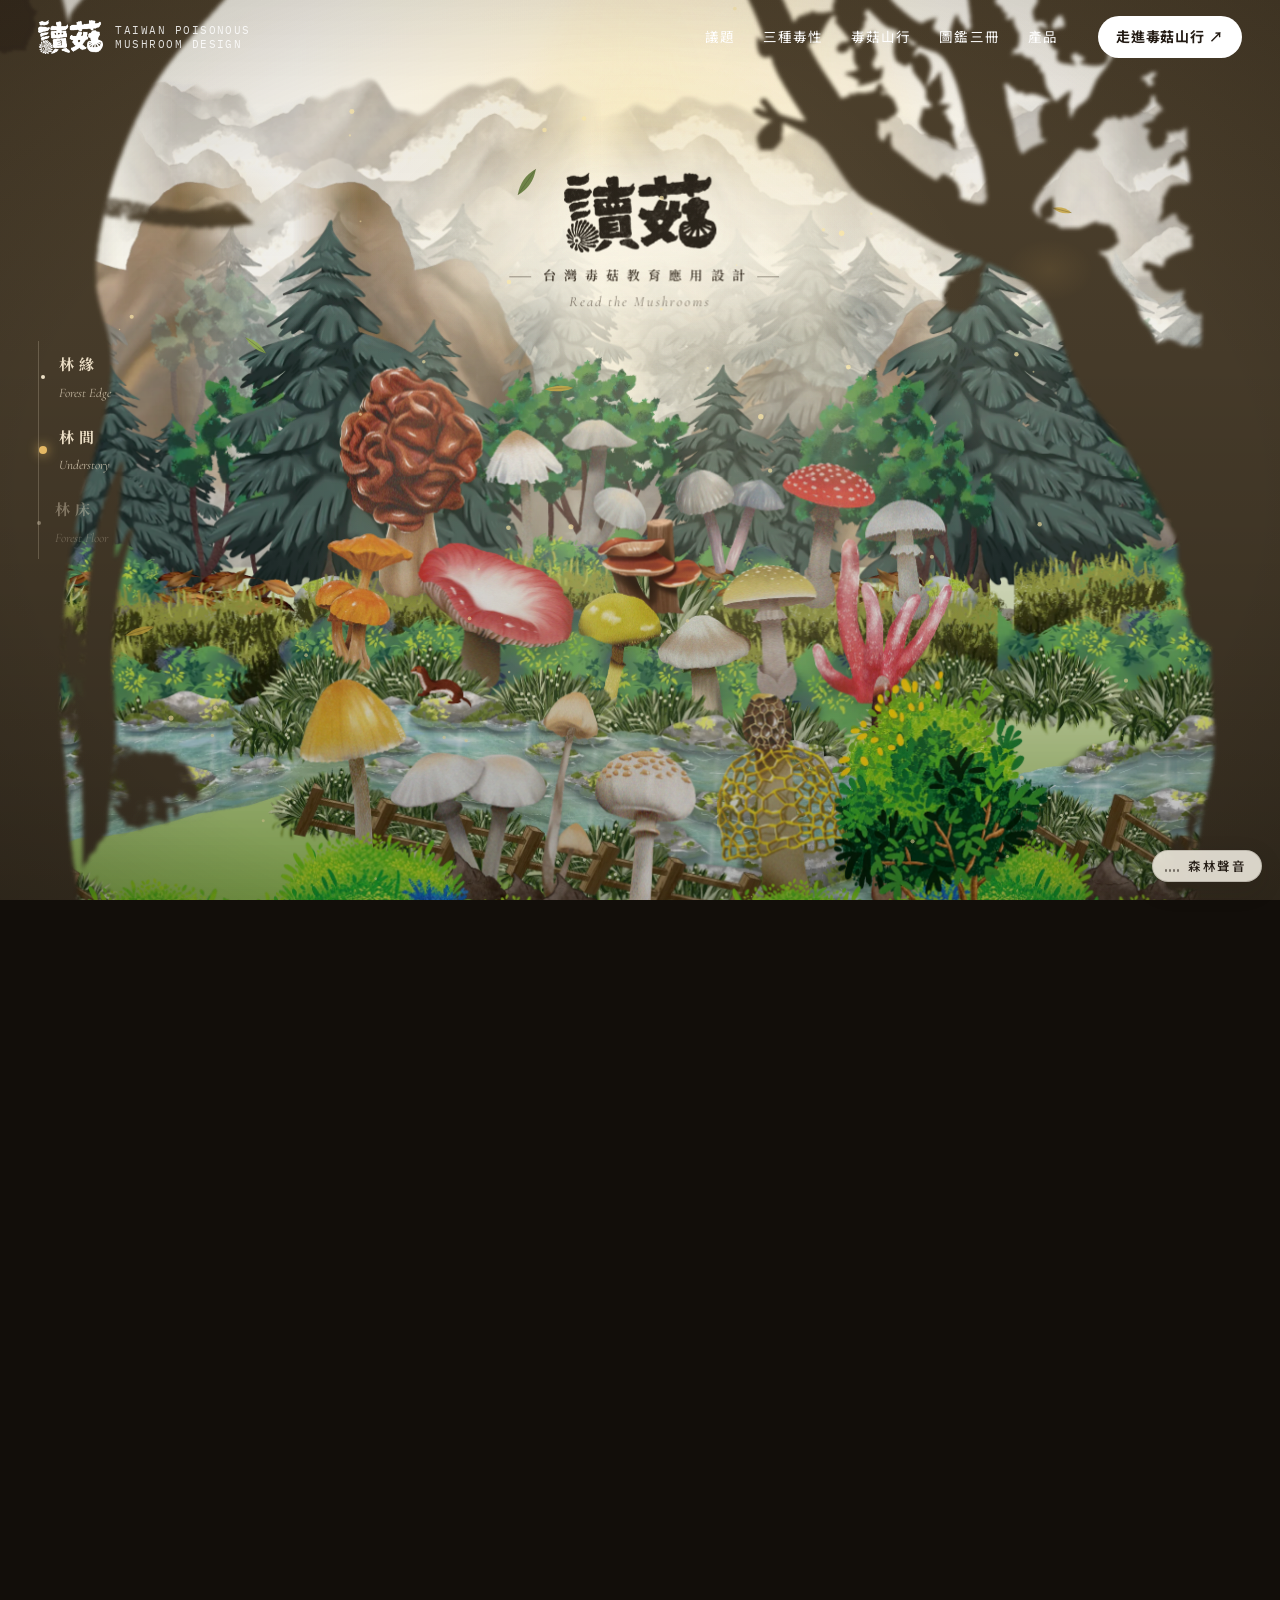
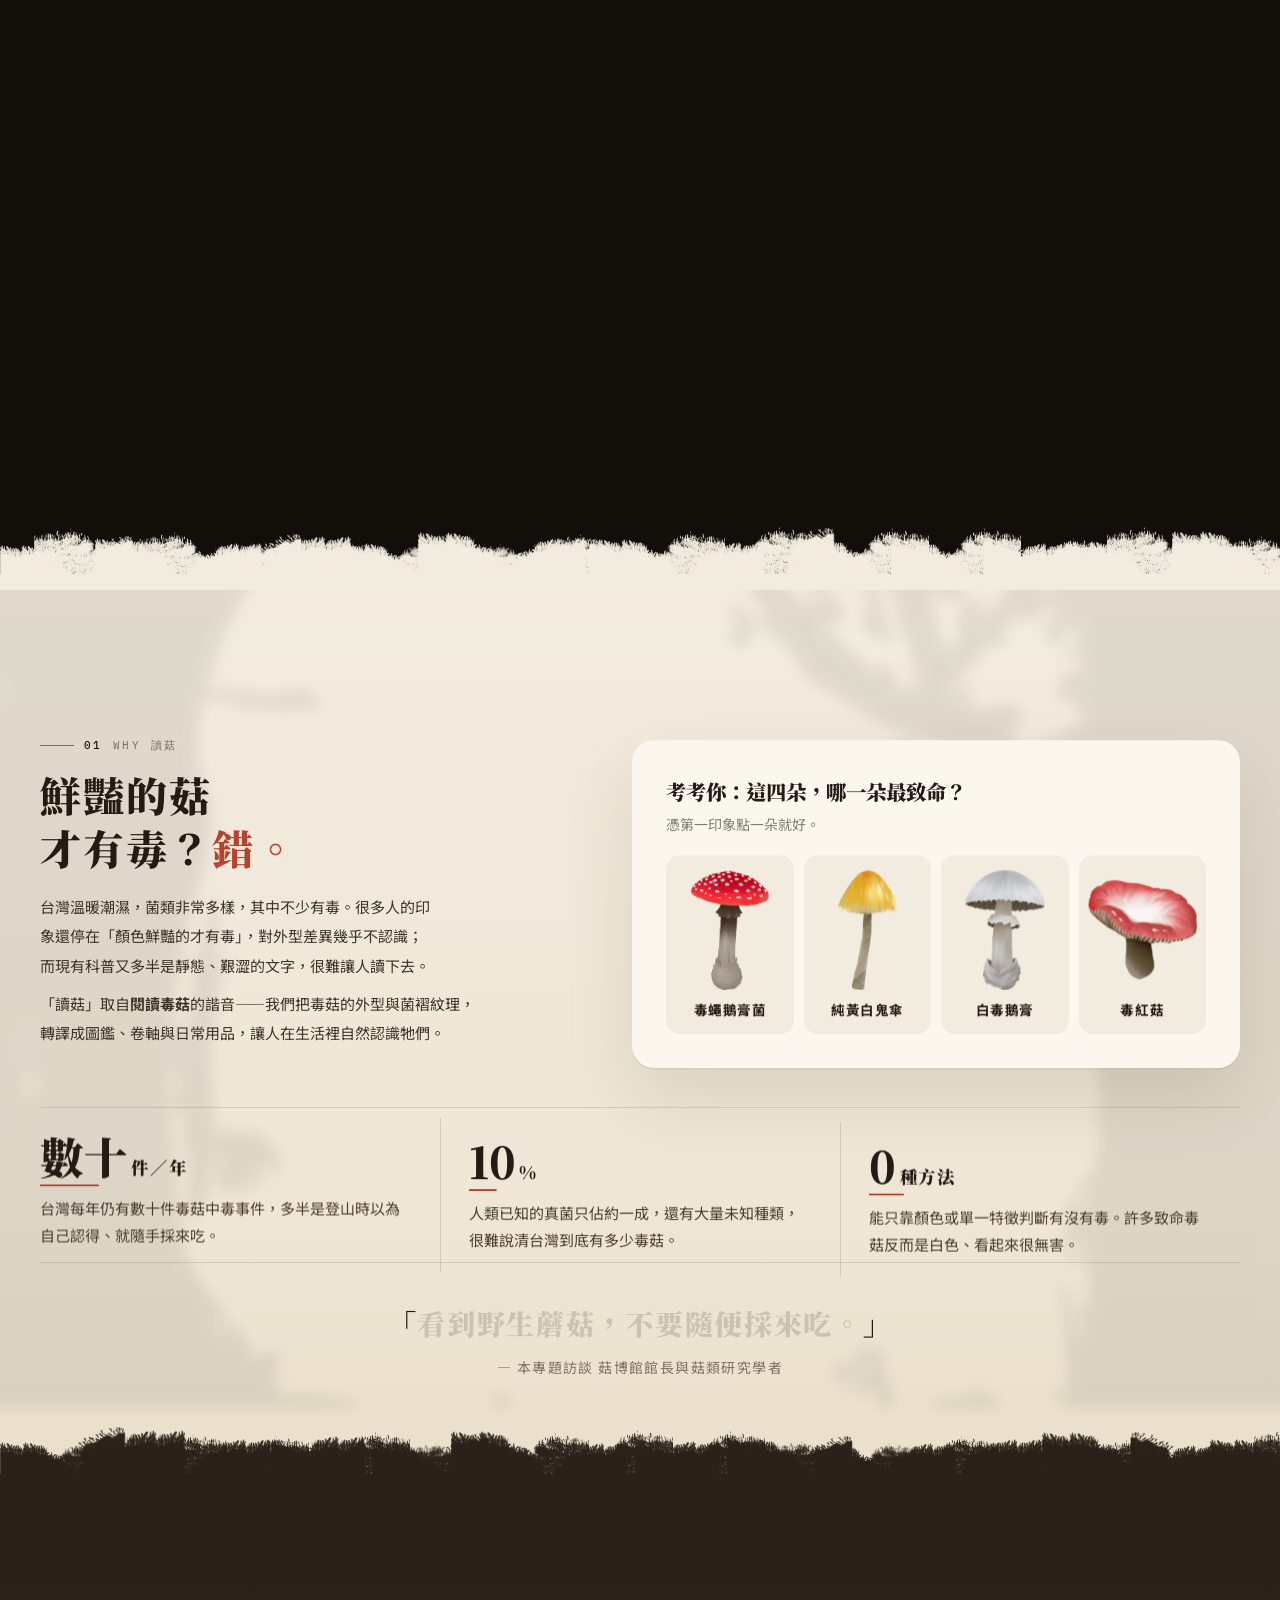
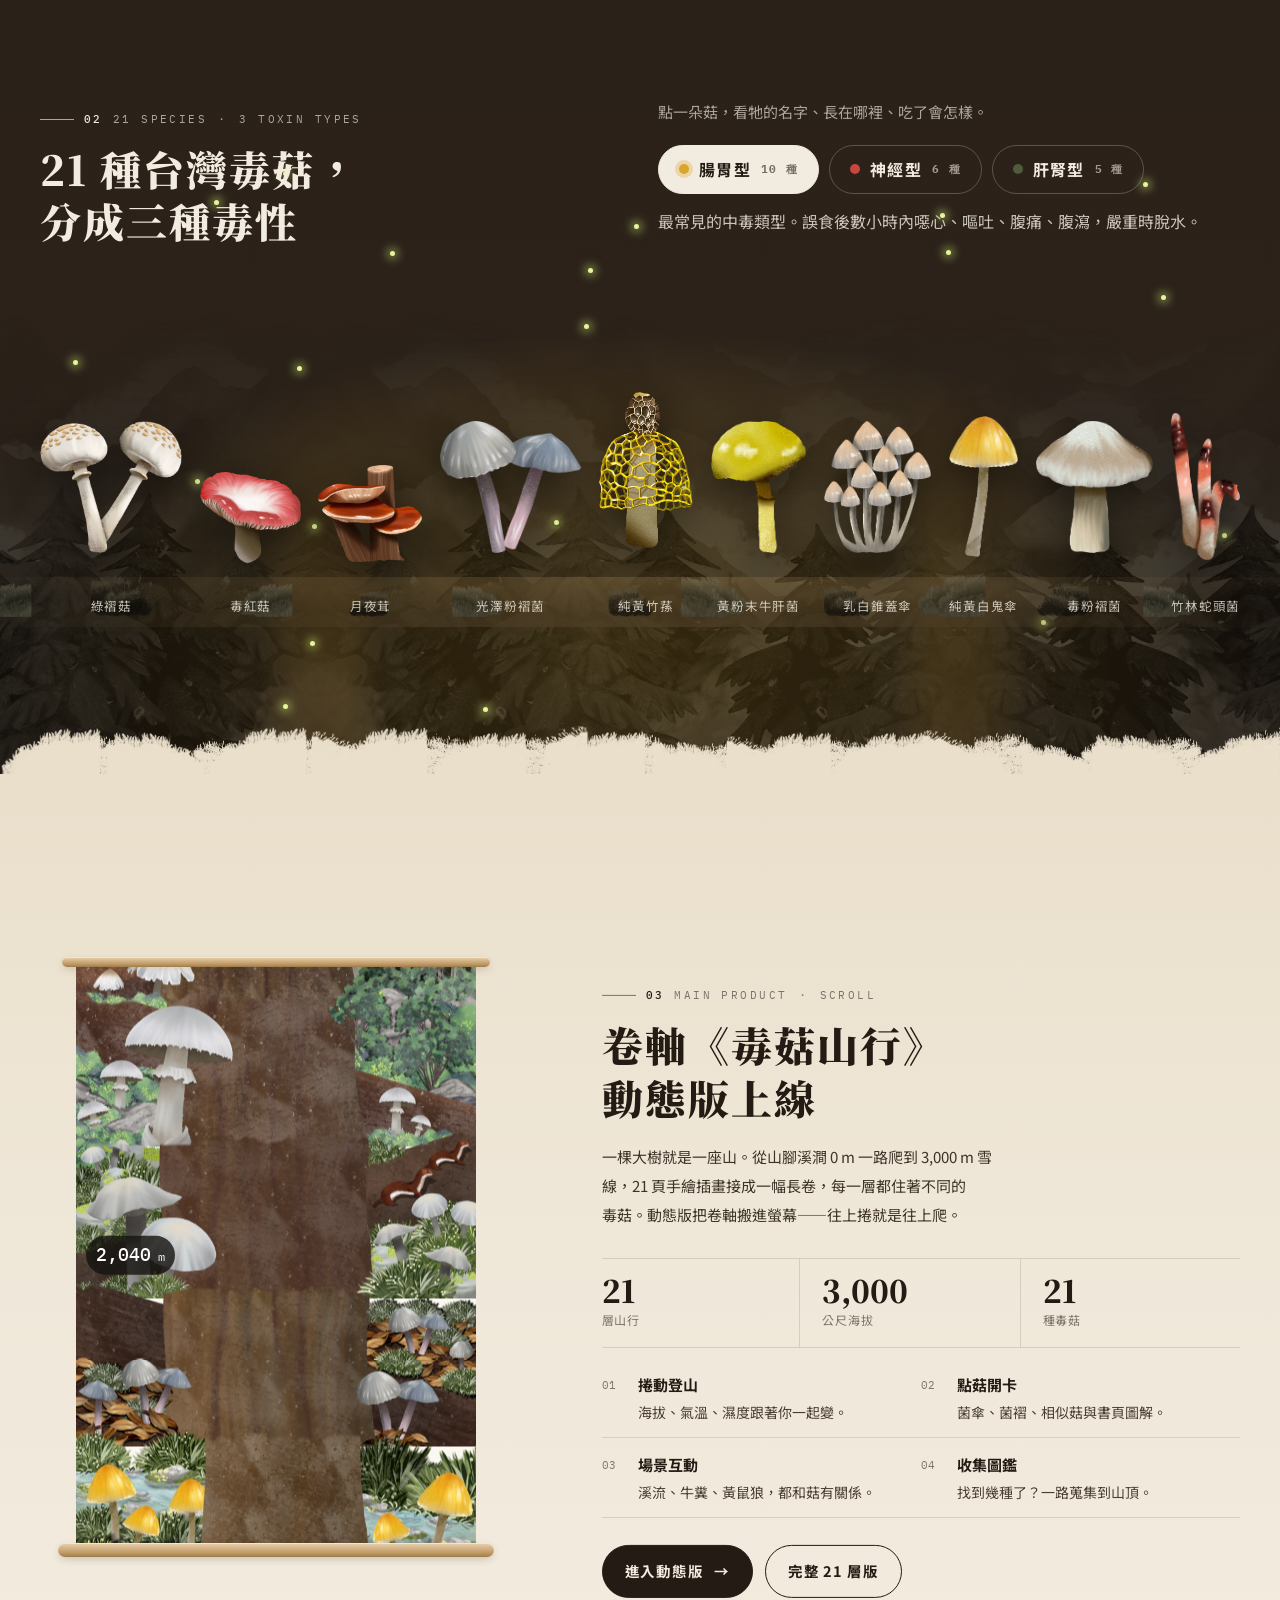
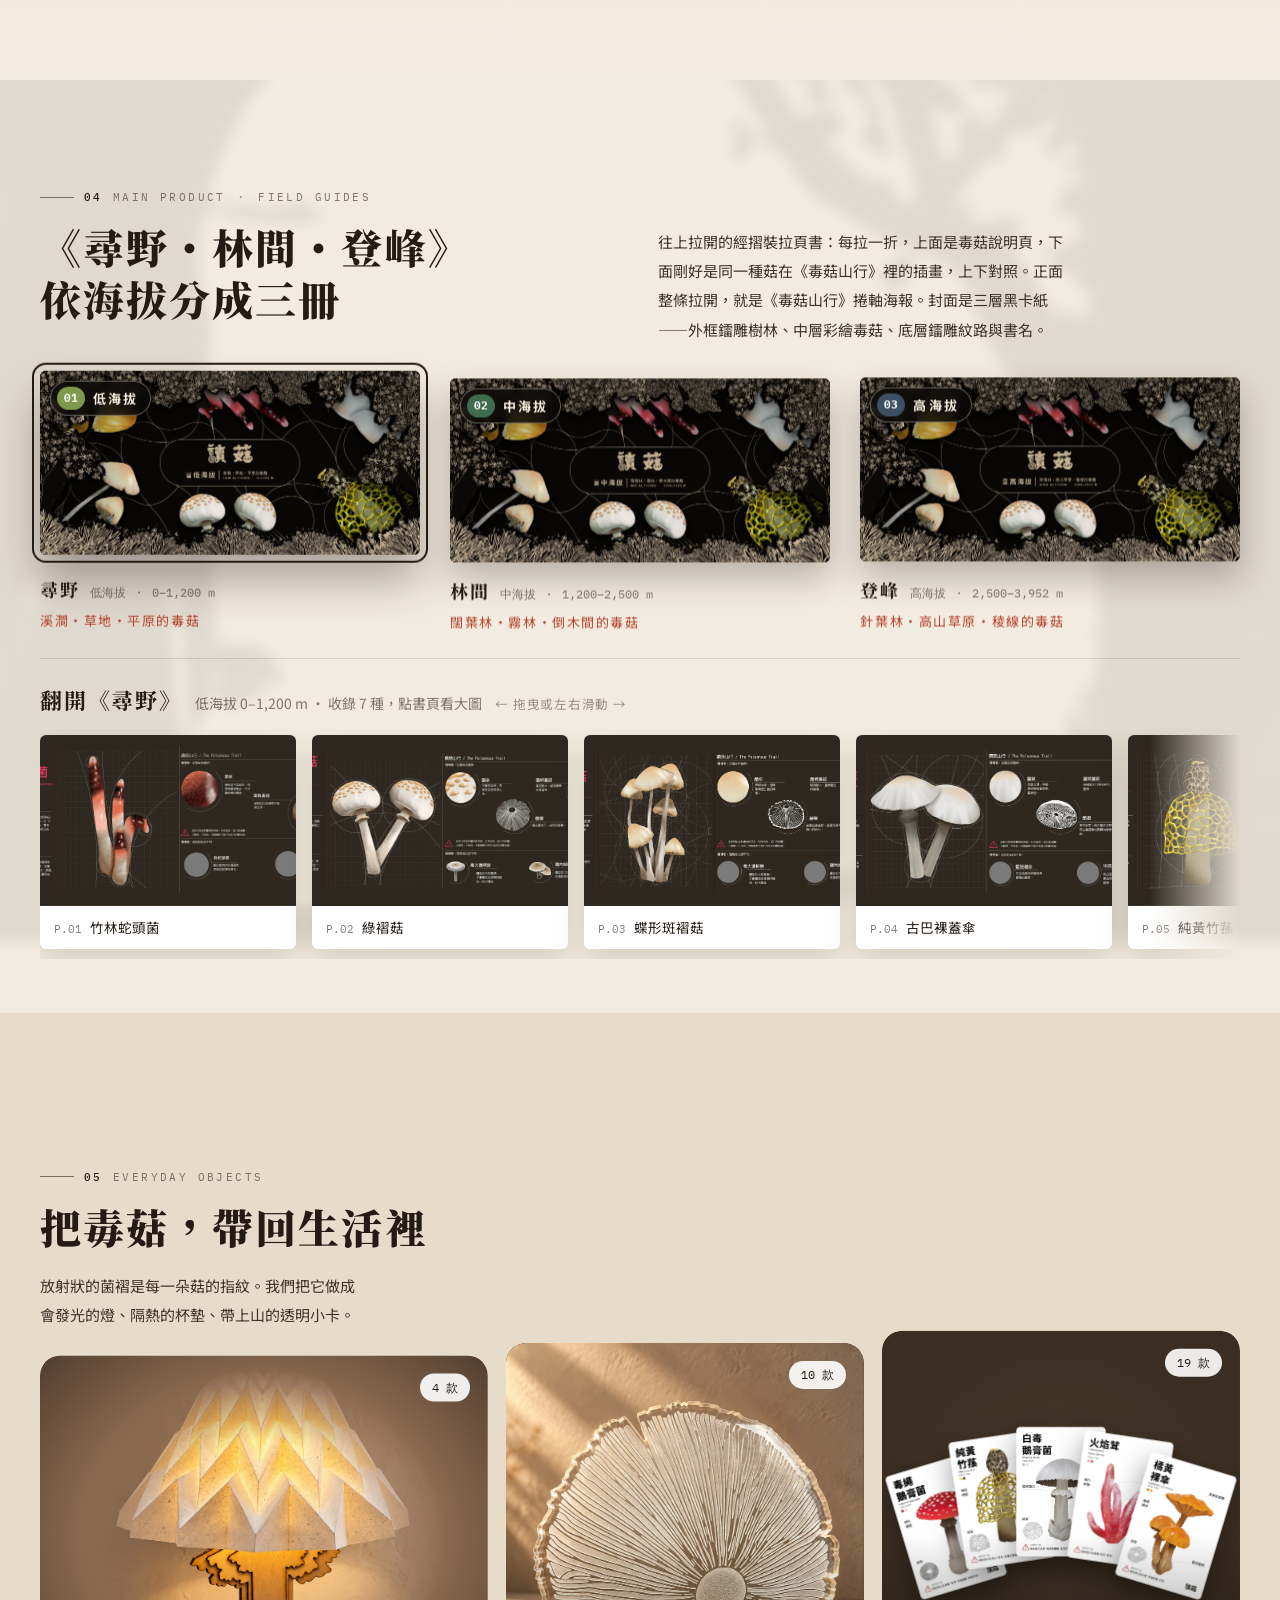
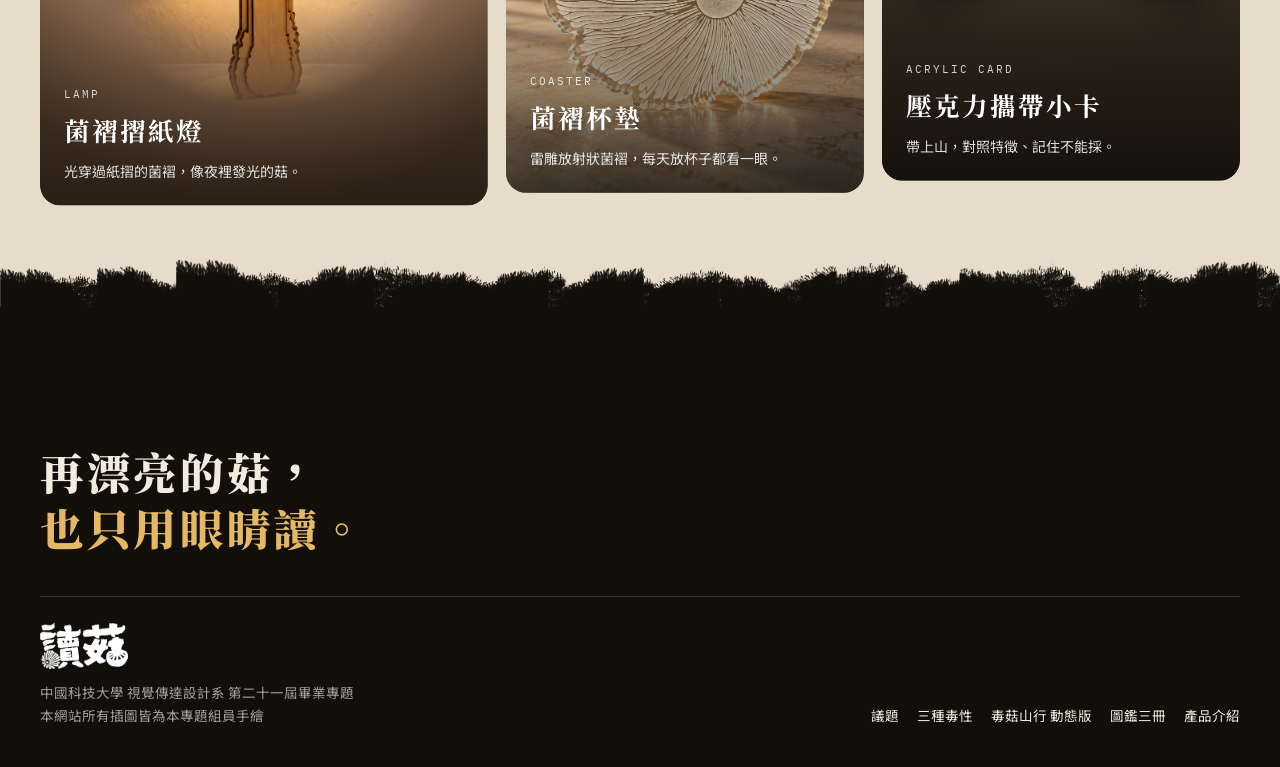
==== commit 243b4553: "首頁：活的海報（鳥群拍翅飛越、霧雲、溪流水紋與閃光、陣風吹菇與草、山水微晃）、森林聲音開關（Web Audio 即時合成）、說明卡捲動漸進、下方五區一區一畫面、書頁列隱藏捲軸可拖曳、燈與小卡留白 Co" ====
--- a/index.html
+++ b/index.html
@@ -8,7 +8,7 @@
 <link rel="preconnect" href="https://fonts.googleapis.com">
 <link rel="preconnect" href="https://fonts.gstatic.com" crossorigin>
 <link href="https://fonts.googleapis.com/css2?family=Noto+Sans+TC:wght@400;500;700;900&family=Noto+Serif+TC:wght@600;900&family=IBM+Plex+Mono:wght@400;500&family=Cormorant+Garamond:ital,wght@1,500;1,600&display=swap" rel="stylesheet">
-<link rel="stylesheet" href="css/home.css?v=16">
+<link rel="stylesheet" href="css/home.css?v=23">
 <link rel="stylesheet" href="css/motion.css?v=1">
 <link rel="stylesheet" href="css/flipbook.css?v=10">
 <link rel="icon" href="dugu-trail/img/favicon.ico" sizes="any">
@@ -113,11 +113,17 @@
   <div class="types-bg" aria-hidden="true"><img src="img/scene/p-alpine.webp" alt=""><img src="img/scene/p-alpine.webp" alt=""><img src="img/scene/p-alpine.webp" alt=""></div>
   <div class="fireflies" id="flies" aria-hidden="true"></div>
   <div class="wrap">
-    <p class="kicker rv"><b>02</b> 21 Species ・ 3 Toxin Types</p>
-    <h2 class="h2 rv">21 種台灣毒菇，<br>分成三種毒性</h2>
-    <p class="lead rv">點一朵菇，看牠的名字、長在哪裡、吃了會怎樣。</p>
-    <div class="tabs" id="tabs" role="tablist"></div>
-    <p class="type-desc" id="typeDesc"></p>
+    <div class="sec-head">
+      <div>
+        <p class="kicker rv"><b>02</b> 21 Species ・ 3 Toxin Types</p>
+        <h2 class="h2 rv">21 種台灣毒菇，<br>分成三種毒性</h2>
+      </div>
+      <div class="rv" style="--rd:.15s">
+        <p class="lead">點一朵菇，看牠的名字、長在哪裡、吃了會怎樣。</p>
+        <div class="tabs" id="tabs" role="tablist"></div>
+        <p class="type-desc" id="typeDesc" aria-live="polite"></p>
+      </div>
+    </div>
     <div class="floor" id="floor"><div class="floor-ground" id="floorGround" aria-hidden="true"></div><div class="floor-row" id="floorRow"></div></div>
   </div>
 </section>
@@ -161,9 +167,13 @@
 <section class="sec books" id="books">
   <div class="leafshade" aria-hidden="true"></div>
   <div class="wrap">
-    <p class="kicker rv"><b>04</b> Main Product ・ Field Guides</p>
-    <h2 class="h2 rv">《尋野・林間・登峰》<br>依海拔分成三冊</h2>
-    <p class="lead rv">往上拉開的經摺裝拉頁書：每拉一折，上面是毒菇說明頁，下面剛好是同一種菇在《毒菇山行》裡的插畫，上下對照。正面整條拉開，就是《毒菇山行》捲軸海報。封面是三層黑卡紙——外框鐳雕樹林、中層彩繪毒菇、底層鐳雕紋路與書名。</p>
+    <div class="sec-head">
+      <div>
+        <p class="kicker rv"><b>04</b> Main Product ・ Field Guides</p>
+        <h2 class="h2 rv">《尋野・林間・登峰》<br>依海拔分成三冊</h2>
+      </div>
+      <p class="lead rv" style="--rd:.15s">往上拉開的經摺裝拉頁書：每拉一折，上面是毒菇說明頁，下面剛好是同一種菇在《毒菇山行》裡的插畫，上下對照。正面整條拉開，就是《毒菇山行》捲軸海報。封面是三層黑卡紙——外框鐳雕樹林、中層彩繪毒菇、底層鐳雕紋路與書名。</p>
+    </div>
     <div class="shelf" id="shelf"></div>
     <div class="pages" id="pages"></div>
   </div>
@@ -176,7 +186,7 @@
     <h2 class="h2 rv">把毒菇，帶回生活裡</h2>
     <p class="lead rv">放射狀的菌褶是每一朵菇的指紋。我們把它做成會發光的燈、隔熱的杯墊、帶上山的透明小卡。</p>
     <div class="tiles">
-      <a class="tile rv" href="products.html#lamp"><img class="bg" src="img/prod/lamp-inocybe.webp" alt="汙白絲蓋傘摺紙燈"><span class="tile-count">4 款</span><span class="tile-txt"><small>LAMP</small><b>菌褶摺紙燈</b><span>光穿過紙摺的菌褶，像夜裡發光的菇。</span></span></a>
+      <a class="tile lamp rv" href="products.html#lamp"><img class="bg" src="img/prod/lamp-inocybe.webp" alt="汙白絲蓋傘摺紙燈"><span class="tile-count">4 款</span><span class="tile-txt"><small>LAMP</small><b>菌褶摺紙燈</b><span>光穿過紙摺的菌褶，像夜裡發光的菇。</span></span></a>
       <a class="tile rv" href="products.html#coaster" style="--rd:.1s"><img class="bg" src="img/prod/coaster-chloro.webp" alt="綠褶菇壓克力杯墊"><span class="tile-count">10 款</span><span class="tile-txt"><small>COASTER</small><b>菌褶杯墊</b><span>雷雕放射狀菌褶，每天放杯子都看一眼。</span></span></a>
       <a class="tile cards rv" href="products.html#cards" style="--rd:.2s"><span class="fan" id="fan"></span><span class="tile-count">19 款</span><span class="tile-txt"><small>ACRYLIC CARD</small><b>壓克力攜帶小卡</b><span>帶上山，對照特徵、記住不能採。</span></span></a>
     </div>
@@ -200,8 +210,9 @@
 <script src="dugu-trail/js/data.js"></script>
 <script src="js/home-data.js?v=6"></script>
 <script src="js/common.js?v=2"></script>
-<script src="js/home.js?v=18"></script>
+<script src="js/home.js?v=25"></script>
 <script src="js/motion.js?v=1"></script>
 <script src="js/flipbook.js?v=7"></script>
+<script src="js/ambient.js?v=1"></script>
 </body>
 </html>
--- a/css/home.css
+++ b/css/home.css
@@ -645,3 +645,163 @@
 .hero-logo::before { content: ""; position: absolute; z-index: -1; left: 50%; top: 52%; width: 200%; height: 170%; transform: translate(-50%, -50%); pointer-events: none;
   background: radial-gradient(closest-side, rgba(252, 250, 240, .92) 0%, rgba(252, 250, 240, .7) 45%, rgba(252, 250, 240, 0) 100%); }
 .hero-logo p, .hero-logo small { text-shadow: 0 0 10px rgba(252, 250, 240, .9); }
+
+/* =========================================================
+   v6（2026-11-27）下方區塊：一區一畫面、閱讀舒適、更多動態
+   ========================================================= */
+/* 說明卡：跟著捲動漸進（--sv 由 home.js 算），浮起＋去模糊＋字一行行出現；離開時往下沉、淡出 */
+.hero-say { opacity: var(--sv, 0); transition: none; visibility: hidden;
+  transform: translateY(calc((1 - var(--sv, 0)) * 34px + var(--so, 0) * 26px)) scale(calc(.94 + var(--sv, 0) * .06));
+  filter: blur(calc((1 - var(--sv, 0)) * 6px)); transform-origin: 70% 100%; }
+.hero-say.on { transform: translateY(calc((1 - var(--sv, 0)) * 34px + var(--so, 0) * 26px)) scale(calc(.94 + var(--sv, 0) * .06)); }
+.hero-say b i, .hero-say span { display: inline-block; opacity: clamp(0, (var(--sv, 0) - .25) * 2.4, 1); transform: translateY(calc((1 - clamp(0, (var(--sv, 0) - .25) * 2.4, 1)) * 10px)); }
+.hero-say b i + i { opacity: clamp(0, (var(--sv, 0) - .45) * 2.6, 1); transform: translateY(calc((1 - clamp(0, (var(--sv, 0) - .45) * 2.6, 1)) * 10px)); }
+.hero-say span { display: block; opacity: clamp(0, (var(--sv, 0) - .6) * 2.8, 1); transform: translateY(calc((1 - clamp(0, (var(--sv, 0) - .6) * 2.8, 1)) * 8px)); }
+
+/* 閱讀舒適：內文行高、段距、字色對比 */
+.lead { line-height: 1.95; color: #3f3329; }
+.lead + .lead { margin-top: -4px; }
+.fact p, .book-meta p, .feat li { line-height: 1.8; }
+.fact p { font-size: 15px; }
+
+/* 菌褶摺紙燈：圖縮小置中、邊緣溶進同色背景，不再塞滿 */
+.tile.lamp { background: radial-gradient(70% 60% at 50% 40%, #b8936f 0%, #8d6c53 55%, #4e3b2c 100%); }
+.tile.lamp img.bg { inset: auto; left: 50%; top: 3%; width: 82%; height: 76%; translate: -50% 0; object-fit: cover; object-position: 50% 40%;
+  -webkit-mask-image: radial-gradient(closest-side, #000 58%, transparent 100%); mask-image: radial-gradient(closest-side, #000 58%, transparent 100%); }
+.tile.lamp:hover img.bg { transform: scale(1.04); }
+.tile.lamp::after { background: linear-gradient(180deg, transparent 55%, rgba(30, 20, 12, .72)); }
+/* 壓克力小卡：扇形收小、往上留白 */
+.fan { inset: 0 0 128px; }
+.fan img { width: 25%; filter: drop-shadow(0 10px 14px rgba(0, 0, 0, .4)); transform: rotate(calc(var(--r) * 1deg)) translateX(calc(var(--r) * 9px)); }
+.tile.cards:hover .fan img { transform: rotate(calc(var(--r) * 1.6deg)) translateX(calc(var(--r) * 15px)) translateY(-6px); }
+.tile.cards { background: radial-gradient(70% 55% at 50% 38%, #4a3b2c, var(--bark-2) 70%); }
+
+/* ---- 一區一畫面（桌機、螢幕夠高時）：每一區剛好佔滿一個視窗，內容垂直置中 ---- */
+@media (min-width: 901px) and (min-height: 620px) {
+  html { scroll-snap-type: y proximity; }
+  .sec { min-height: 100vh; min-height: 100svh; box-sizing: border-box; display: flex; flex-direction: column; justify-content: center;
+    padding: calc(72px + 4vh) 0 6vh; scroll-snap-align: start; }
+  .sec > .wrap { width: var(--wrap); }
+  .h2 { font-size: clamp(28px, min(3.2vw, 5.2vh), 46px); margin-bottom: 2vh; }
+  .kicker { margin-bottom: 1.6vh; }
+  .lead { margin-bottom: 1.4vh; }
+  .sec-head { display: grid; grid-template-columns: 1fr 1.05fr; gap: clamp(30px, 5vw, 80px); align-items: end; }
+  .sec-head .lead { margin-bottom: 0; }
+  /* 01 議題 */
+  .facts { margin-top: 5vh; }
+  .fact { padding-top: 2.4vh; padding-bottom: 2.2vh; }
+  .fact-n { font-size: clamp(32px, min(3.4vw, 6vh), 52px); }
+  .quote { margin-top: 4.5vh; }
+  .quote q { font-size: clamp(20px, min(2.2vw, 3.6vh), 30px); }
+  .qz img { max-height: 15vh; }
+  /* 02 三種毒性 */
+  .types .tabs { margin-top: 2vh; }
+  .types .type-desc { margin-top: 1.6vh; min-height: 3.6em; }
+  .types .floor { margin-top: 3vh; }
+  .types .floor-row { min-height: clamp(220px, 36vh, 360px); }
+  /* 03 卷軸 */
+  .scroll-win { height: min(64vh, 580px); }
+  .feat { margin-bottom: 3vh; }
+  .feat li { padding-top: 1.5vh; padding-bottom: 1.3vh; }
+  /* 04 三冊 */
+  .books .shelf { margin-top: 3.6vh; }
+  .books .book-meta { margin-top: 1.4vh; }
+  .books .book-meta p { display: none; }
+  .books .pages { margin-top: 3vh; padding-top: 2.4vh; }
+  .books .pages-h { margin-bottom: 1.2vh; }
+  .books .pg { width: clamp(200px, min(20vw, 30vh), 300px); }
+  .books .pages-row { padding-bottom: 10px; }
+  /* 05 產品 */
+  .tiles { margin-top: 3.6vh; }
+  .tile { min-height: clamp(300px, 50vh, 460px); }
+  .foot { scroll-snap-align: end; }
+}
+@media (prefers-reduced-motion: reduce) {
+  html { scroll-snap-type: none; }
+}
+/* 書頁列：隱藏捲軸、兩側漸隱、可拖曳；卡片依序滑進來 */
+.pages-row { scrollbar-width: none; -ms-overflow-style: none; cursor: grab; scroll-snap-type: x proximity; scroll-behavior: smooth; overscroll-behavior-x: contain;
+  -webkit-mask-image: linear-gradient(90deg, transparent 0, #000 40px, #000 calc(100% - 90px), transparent 100%); mask-image: linear-gradient(90deg, transparent 0, #000 40px, #000 calc(100% - 90px), transparent 100%); }
+.pages-row::-webkit-scrollbar { display: none; }
+.pages-row.at-start { -webkit-mask-image: linear-gradient(90deg, #000 calc(100% - 90px), transparent 100%); mask-image: linear-gradient(90deg, #000 calc(100% - 90px), transparent 100%); }
+.pages-row.at-end { -webkit-mask-image: linear-gradient(90deg, transparent 0, #000 40px); mask-image: linear-gradient(90deg, transparent 0, #000 40px); }
+.pages-row.no-more { -webkit-mask-image: none; mask-image: none; cursor: auto; }
+.pages-row.grab { cursor: grabbing; scroll-behavior: auto; scroll-snap-type: none; }
+.pages-row.grab .pg { pointer-events: none; }
+.pg img { -webkit-user-drag: none; user-select: none; }
+.pages-h span::after { content: '　← 拖曳或左右滑動 →'; color: var(--mute); font-size: 12.5px; letter-spacing: .06em; opacity: .8; }
+@media (hover: none) { .pages-h span::after { content: '　← 左右滑動 →'; } }
+
+/* =========================================================
+   活的海報（2026-11-27）：鳥群、霧雲、溪光、陣風、山水微晃
+   ========================================================= */
+/* 鳥：翅膀（上半）以身體為軸上下拍，整隻沿微弧線飛過 */
+.flock { position: absolute; inset: 0; pointer-events: none; overflow: hidden; }
+.goose { position: absolute; left: 0; top: var(--y); height: var(--s); aspect-ratio: 190 / 151; animation: cross var(--dur) linear infinite; animation-delay: var(--dl); will-change: transform; }
+@keyframes cross { 0% { transform: translate(-14vw, 1.5vh); } 50% { transform: translate(48vw, -2vh); } 100% { transform: translate(114vw, 1vh); } }
+.goose-in { position: absolute; inset: 0; animation: gooseBob 2.6s ease-in-out infinite alternate; animation-delay: var(--bd); }
+@keyframes gooseBob { from { translate: 0 -.35vh; rotate: -3deg; } to { translate: 0 .45vh; rotate: 2deg; } }
+.lyr .goose img { position: absolute; left: 0; top: 0; bottom: auto; width: 100%; height: 100%; max-width: none; transform: none; filter: saturate(.9) brightness(1.04); }
+.goose .b { clip-path: inset(50% 0 0 0); }
+.goose .w { clip-path: inset(0 0 46% 0); transform-origin: 48% 54%; animation: flap var(--fl) cubic-bezier(.45, 0, .55, 1) infinite alternate; animation-delay: var(--bd); }
+@keyframes flap { 0% { transform: scaleY(1) skewX(-4deg); } 55% { transform: scaleY(.25); } 100% { transform: scaleY(-.42) skewX(6deg); } }
+/* 霧雲 */
+.clouds { position: absolute; inset: 0; pointer-events: none; overflow: hidden; }
+.clouds i { position: absolute; left: 50%; bottom: calc(var(--b) * var(--k, 1)); width: var(--w); height: var(--h); margin-left: calc(var(--w) / -2); border-radius: 50%;
+  background: radial-gradient(closest-side, rgba(255, 255, 252, .72), rgba(255, 255, 252, .35) 55%, rgba(255, 255, 252, 0)); filter: blur(6px);
+  animation: cloud var(--dur) linear infinite; animation-delay: var(--dl); opacity: 0; }
+@keyframes cloud { 0% { transform: translateX(-75vw) scaleX(.9); opacity: 0; } 12% { opacity: .85; } 85% { opacity: .85; } 100% { transform: translateX(75vw) scaleX(1.1); opacity: 0; } }
+/* 溪面閃光 */
+.glints { position: absolute; inset: 0; pointer-events: none; }
+.glints i { position: absolute; left: calc(50% + var(--x) * var(--k, 1) * 1vh); bottom: calc(var(--b) * var(--k, 1) * 1vh); width: calc(var(--z) * 9px); height: calc(var(--z) * 2.4px); border-radius: 50%;
+  background: radial-gradient(closest-side, #fff, rgba(255, 255, 255, 0)); mix-blend-mode: screen; opacity: 0;
+  animation: glint var(--t) ease-in-out infinite; animation-delay: var(--dl); }
+@keyframes glint { 0%, 100% { opacity: 0; transform: translateX(-6px) scaleX(.6); } 45% { opacity: .95; transform: translateX(2px) scaleX(1.2); } 60% { opacity: .5; } }
+/* 陣風：草叢、樹林整片從底部微微傾（--g 由 home.js 每格算） */
+.lyr-mid img.pb, .lyr-front img.pb, .lyr-panel img.pb { transform-origin: 50% 100%; }
+.lyr-front img.pb { transform: translateX(-50%) skewX(calc(var(--g, 0) * -.55deg)); }
+.lyr-mid img.pb { transform: translateX(-50%) skewX(calc(var(--g, 0) * -.32deg)); }
+.lyr-panel img.pb { transform: translateX(-50%) skewX(calc(var(--g, 0) * -.16deg)); }
+/* 山水微晃：遠山、淡霧山各自慢慢漂 */
+.lyr-far img.pb { animation: mtDrift 26s ease-in-out infinite alternate; }
+.lyr-alp img.pale { animation: mtDrift 34s ease-in-out infinite alternate-reverse; }
+.lyr-far img.mist { animation: mtDrift 19s ease-in-out infinite alternate; }
+@keyframes mtDrift { from { translate: -.7vh .2vh; } to { translate: .7vh -.25vh; } }
+/* 光束：再暖、再柔，慢慢呼吸 */
+.rays i { background: linear-gradient(180deg, rgba(255, 240, 200, .6), rgba(255, 240, 200, 0) 80%); mix-blend-mode: screen; }
+.mu img { animation-duration: calc(6s + var(--d, 0) * 1.2s); }
+@keyframes sway { from { transform: rotate(-.8deg) skewX(.4deg); } to { transform: rotate(.9deg) skewX(-.5deg); } }
+@media (prefers-reduced-motion: reduce) { .goose, .goose-in, .goose .w, .clouds i, .glints i, .lyr-far img.pb, .lyr-alp img.pale, .lyr-far img.mist { animation: none; } .clouds i, .glints i { opacity: 0; } }
+/* 森林聲音開關（js/ambient.js） */
+.snd { position: fixed; right: 18px; bottom: 18px; z-index: 60; display: inline-flex; align-items: center; gap: 9px; padding: 9px 15px 9px 12px; border-radius: 99px;
+  border: 1px solid rgba(35, 27, 20, .16); background: rgba(246, 241, 230, .86); color: var(--ink); font: 500 12.5px/1 var(--sans, inherit); letter-spacing: .12em;
+  backdrop-filter: blur(8px); -webkit-backdrop-filter: blur(8px); box-shadow: 0 8px 24px rgba(35, 27, 20, .14); cursor: pointer; transition: background .3s, transform .3s var(--ease); }
+.snd:hover { transform: translateY(-2px); background: #fffaf0; }
+.snd-bars { display: inline-flex; align-items: flex-end; gap: 2px; height: 12px; }
+.snd-bars i { width: 2px; height: 3px; border-radius: 1px; background: currentColor; opacity: .55; transition: height .3s; }
+.snd.on .snd-bars i { opacity: 1; animation: sbar 1.1s ease-in-out infinite alternate; }
+.snd.on .snd-bars i:nth-child(2) { animation-delay: -.4s; } .snd.on .snd-bars i:nth-child(3) { animation-delay: -.8s; } .snd.on .snd-bars i:nth-child(4) { animation-delay: -.2s; }
+@keyframes sbar { from { height: 3px; } to { height: 12px; } }
+.snd.on { background: var(--ink); color: #f4ecdc; border-color: transparent; }
+.snd.want:not(.on) .snd-t::after { content: '（點畫面繼續）'; opacity: .6; letter-spacing: .04em; }
+@media (max-width: 600px) { .snd { right: 12px; bottom: 12px; padding: 8px 12px 8px 10px; } .snd-t { font-size: 11.5px; } }
+/* 溪流動畫：水面遮罩裡三層水紋往右流（細亮紋快、長光斑中速、深色波紋慢），像水面在動 */
+.lyr .flow { position: absolute; left: calc(50% + var(--x) * var(--k) * 1vh); bottom: calc(var(--b) * var(--k) * 1vh); height: calc(var(--h) * var(--k) * 1vh); aspect-ratio: 4200 / 1718;
+  transform: translateX(-50%); pointer-events: none; overflow: hidden;
+  -webkit-mask: url(../img/scene/pb-water.webp) 0 0 / 100% 100% no-repeat; mask: url(../img/scene/pb-water.webp) 0 0 / 100% 100% no-repeat; }
+.flow i { position: absolute; inset: -10% -20%; will-change: background-position; }
+.flow .f3 { background: repeating-linear-gradient(82deg, rgba(60, 110, 140, 0) 0 36px, rgba(60, 110, 140, .22) 44px, rgba(60, 110, 140, 0) 52px 96px);
+  background-size: 300px 100%; animation: flowX 13s linear infinite; opacity: .9; }
+.flow .f1 { background:
+    repeating-linear-gradient(94deg, rgba(255, 255, 255, 0) 0 20px, rgba(255, 255, 255, .55) 24px, rgba(255, 255, 255, 0) 28px 64px),
+    repeating-linear-gradient(176deg, rgba(255, 255, 255, 0) 0 5px, rgba(255, 255, 255, .25) 6px, rgba(255, 255, 255, 0) 7px 13px);
+  background-size: 180px 100%, 100% 26px; animation: flowX 5.5s linear infinite, wob 3.2s ease-in-out infinite alternate; opacity: .55; filter: blur(.4px); }
+.flow .f2 { background: radial-gradient(34px 5px at 50% 50%, rgba(255, 255, 255, .85), rgba(255, 255, 255, 0) 70%) 0 0 / 150px 22px,
+    radial-gradient(22px 3px at 50% 50%, rgba(235, 250, 255, .8), rgba(235, 250, 255, 0) 70%) 70px 11px / 110px 22px;
+  animation: flowB 3.6s linear infinite; opacity: .75; }
+@keyframes flowX { to { background-position-x: 300px; } }
+@keyframes flowB { to { background-position: 150px 0, 180px 11px; } }
+@keyframes wob { from { translate: 0 -2px; } to { translate: 0 2px; } }
+.flow .f1 { animation-name: flowX1, wob; }
+@keyframes flowX1 { to { background-position: 180px 0, 0 0; } }
+@media (prefers-reduced-motion: reduce) { .flow i { animation: none; } }
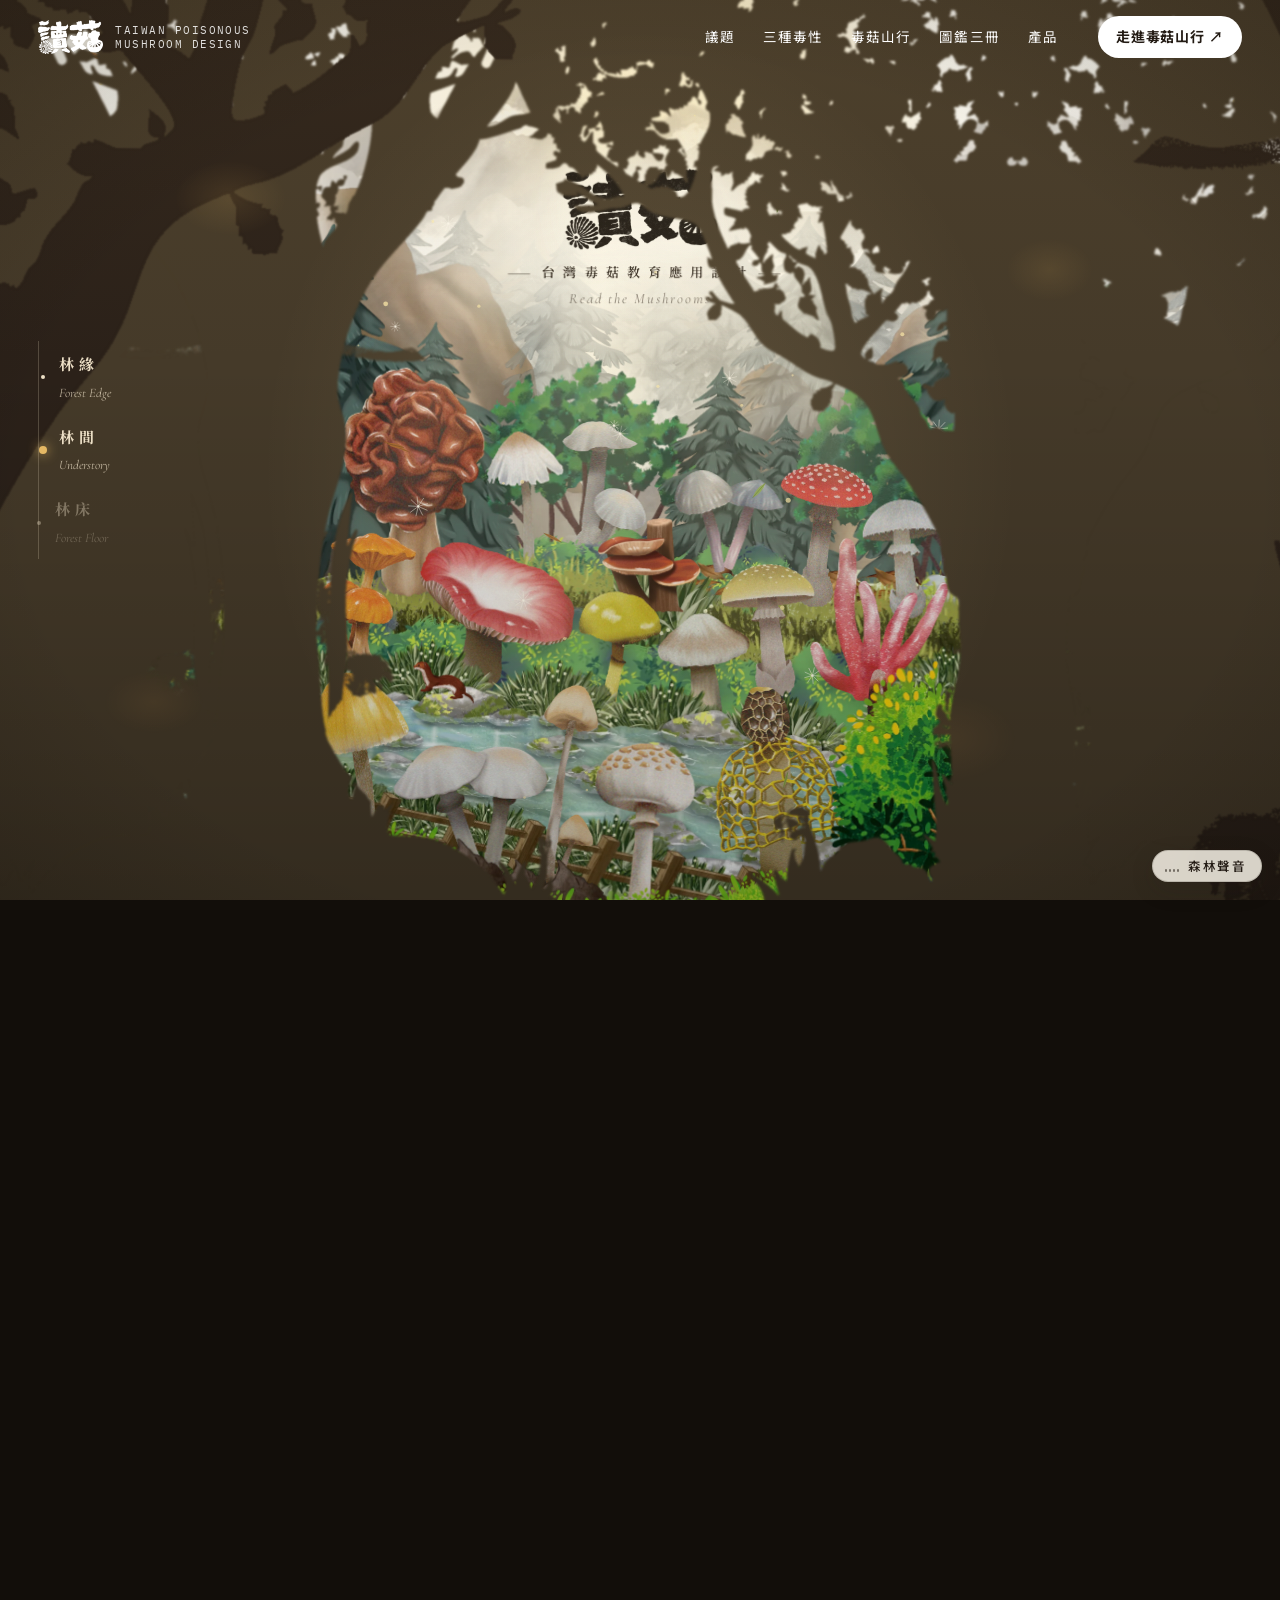
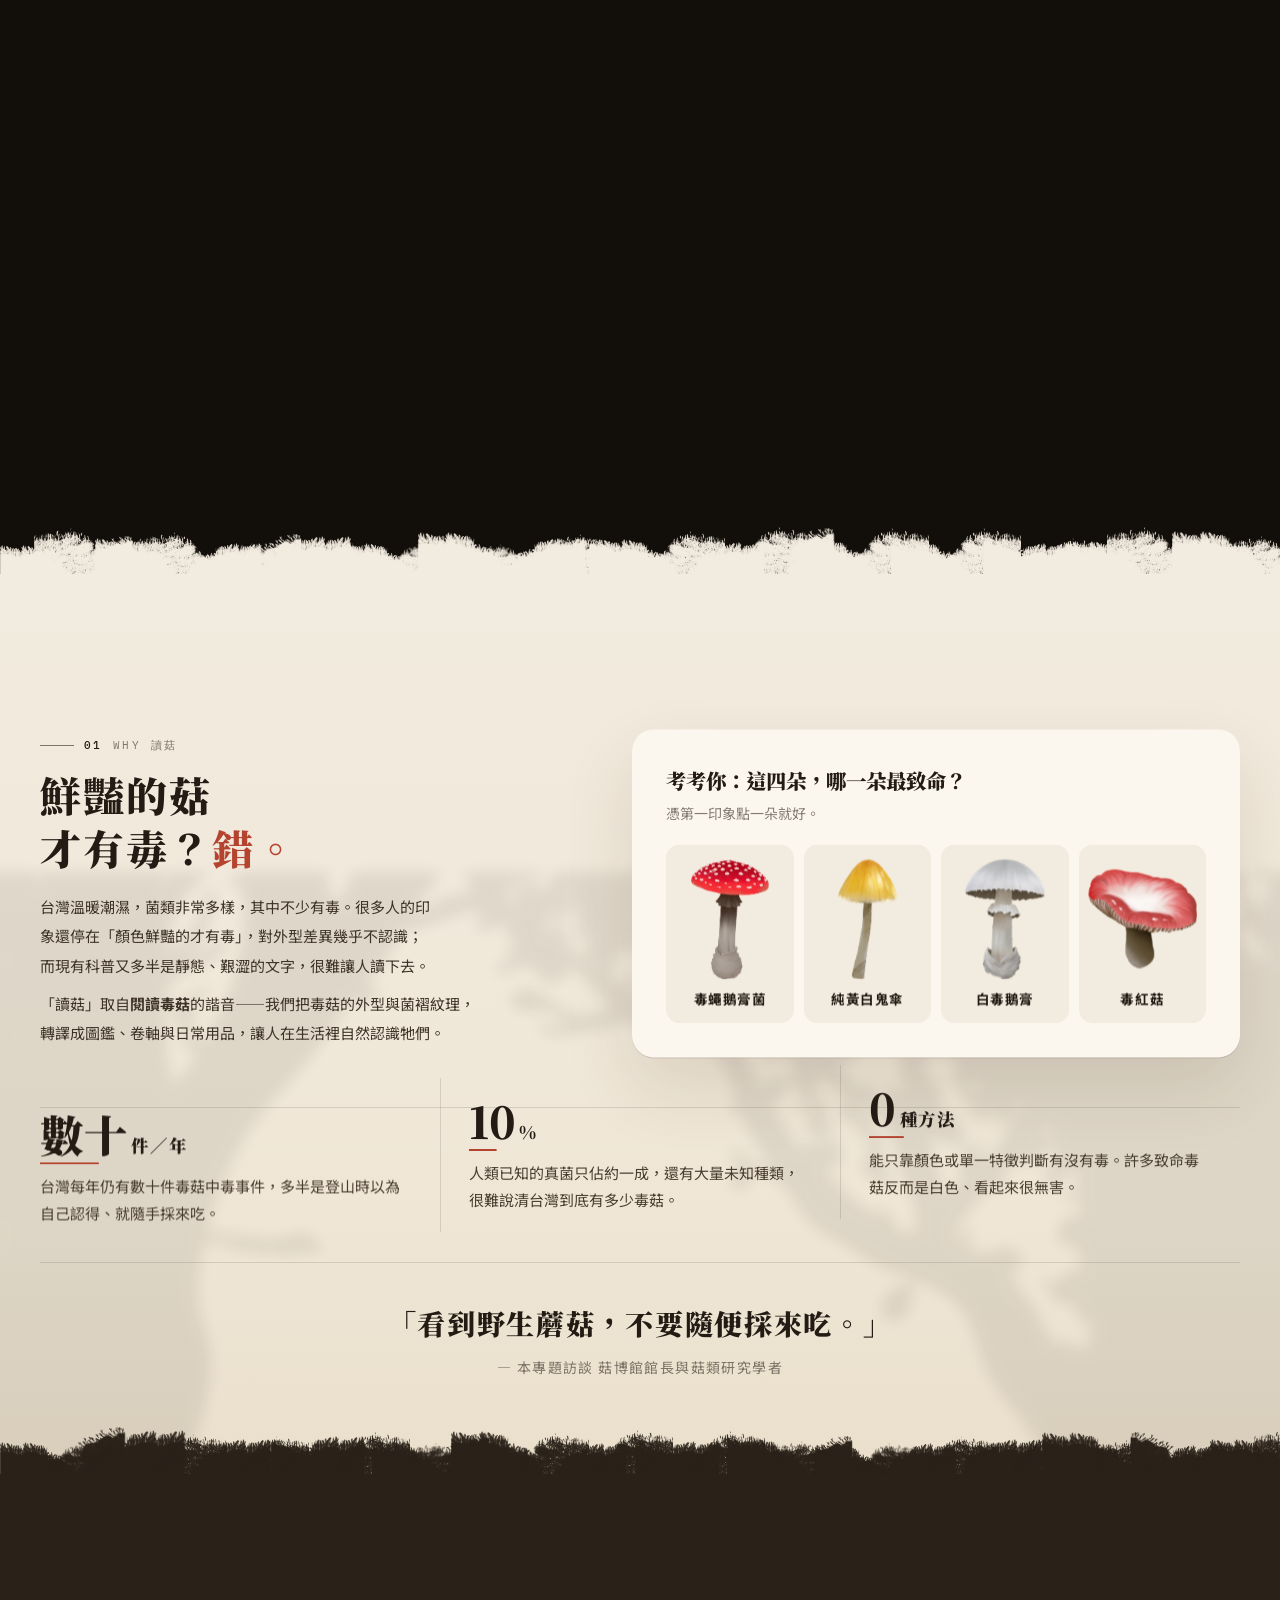
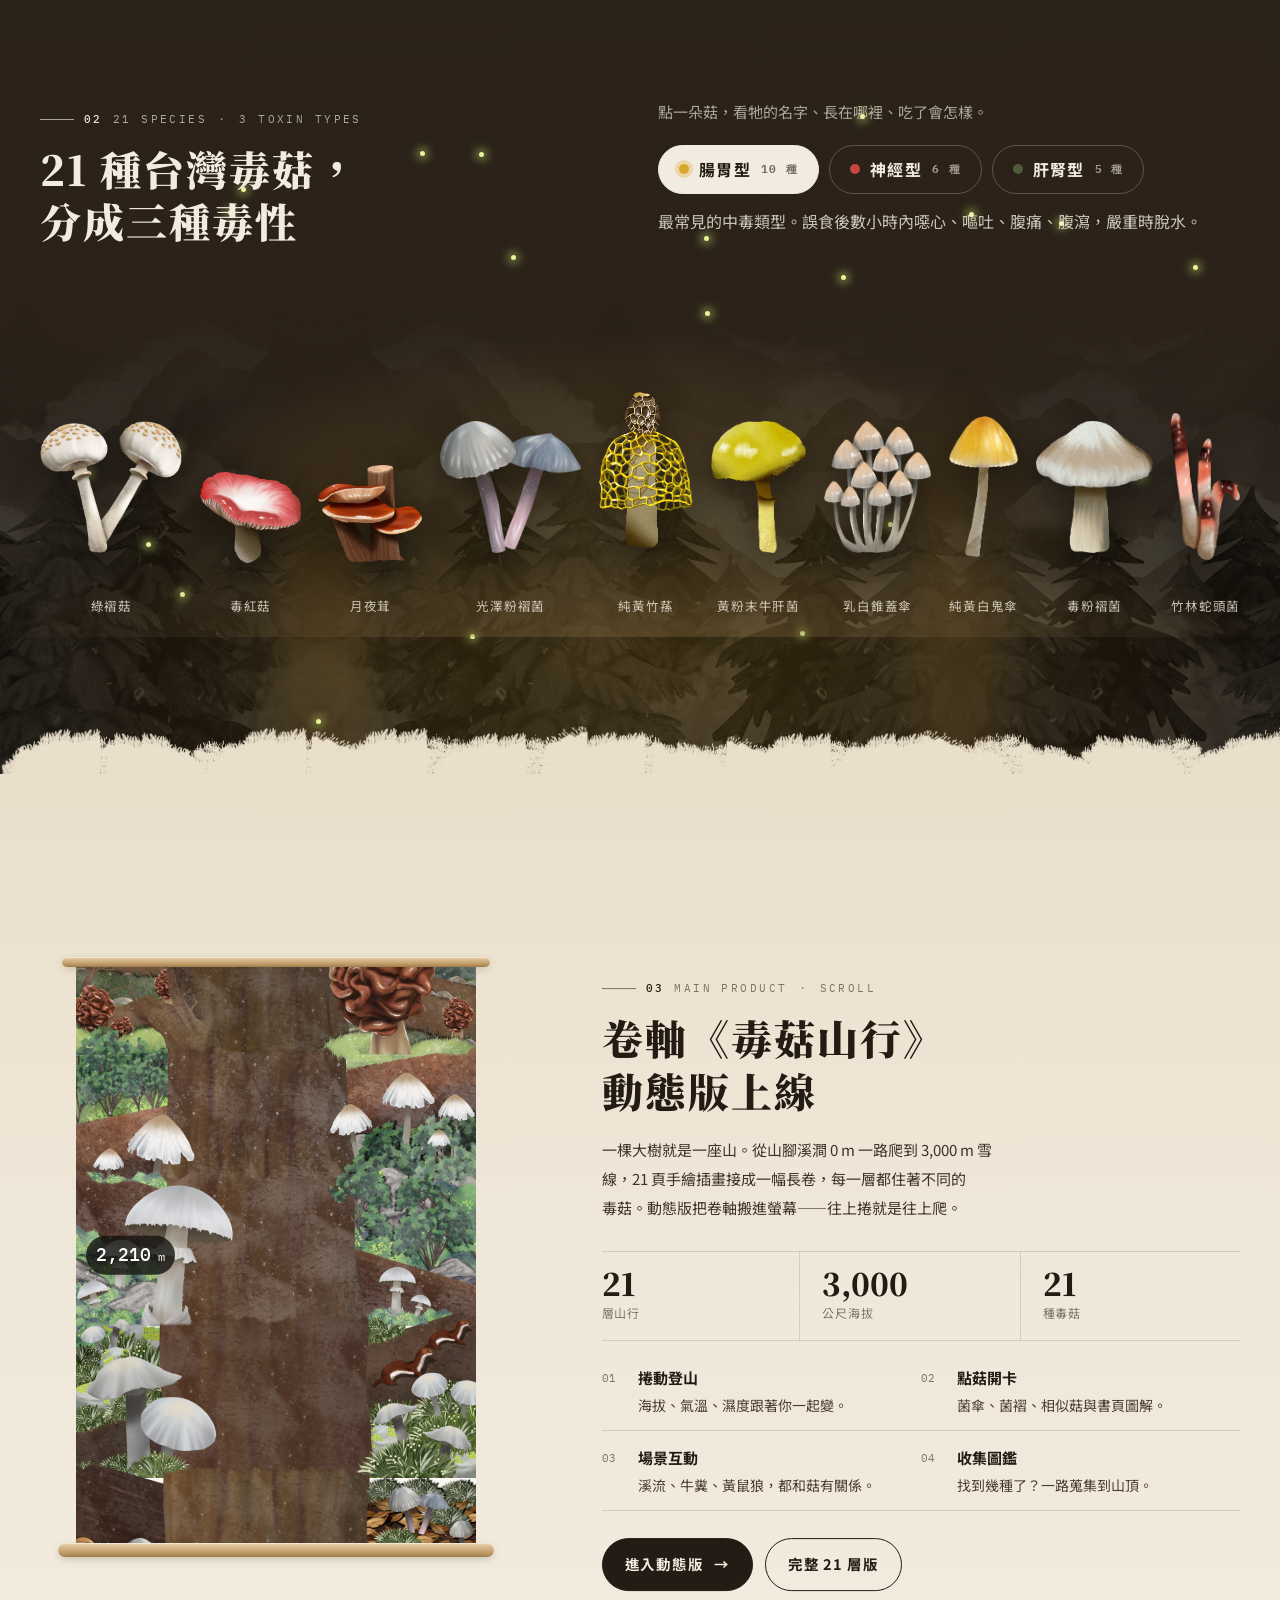
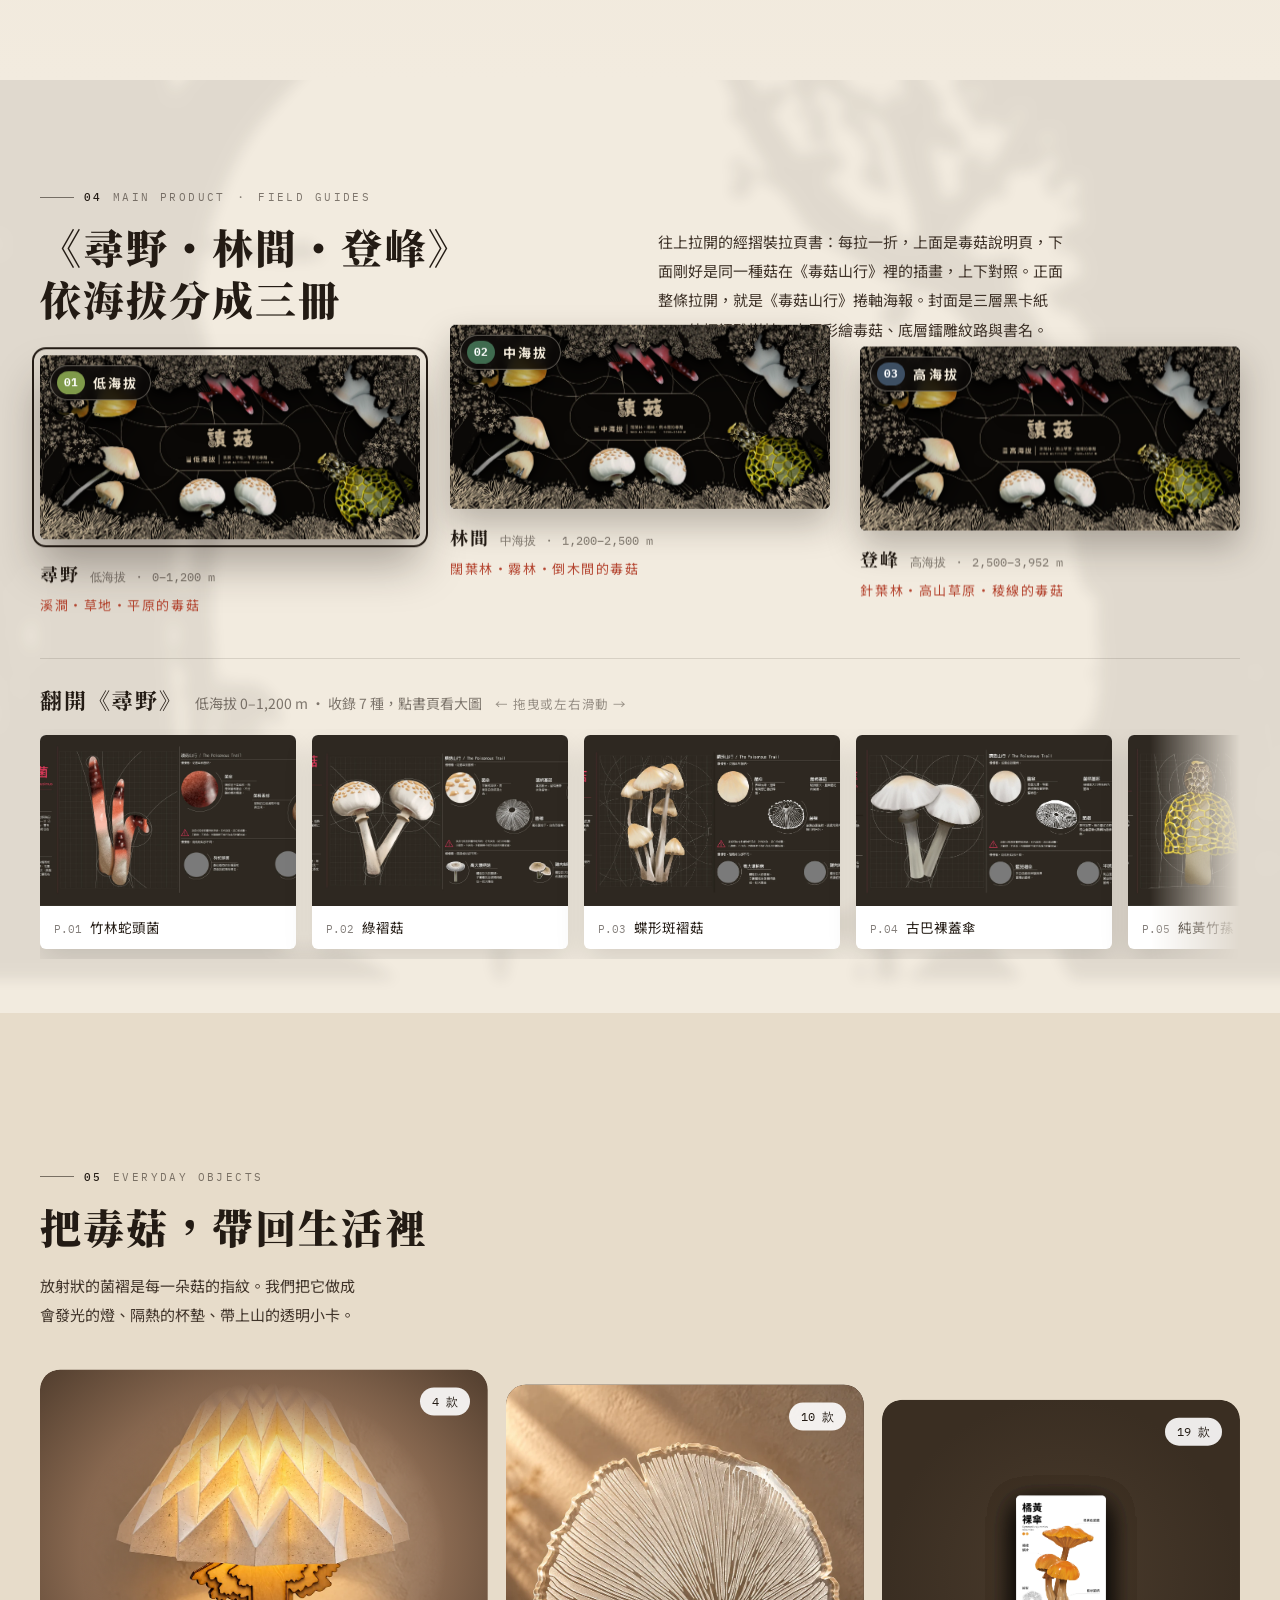
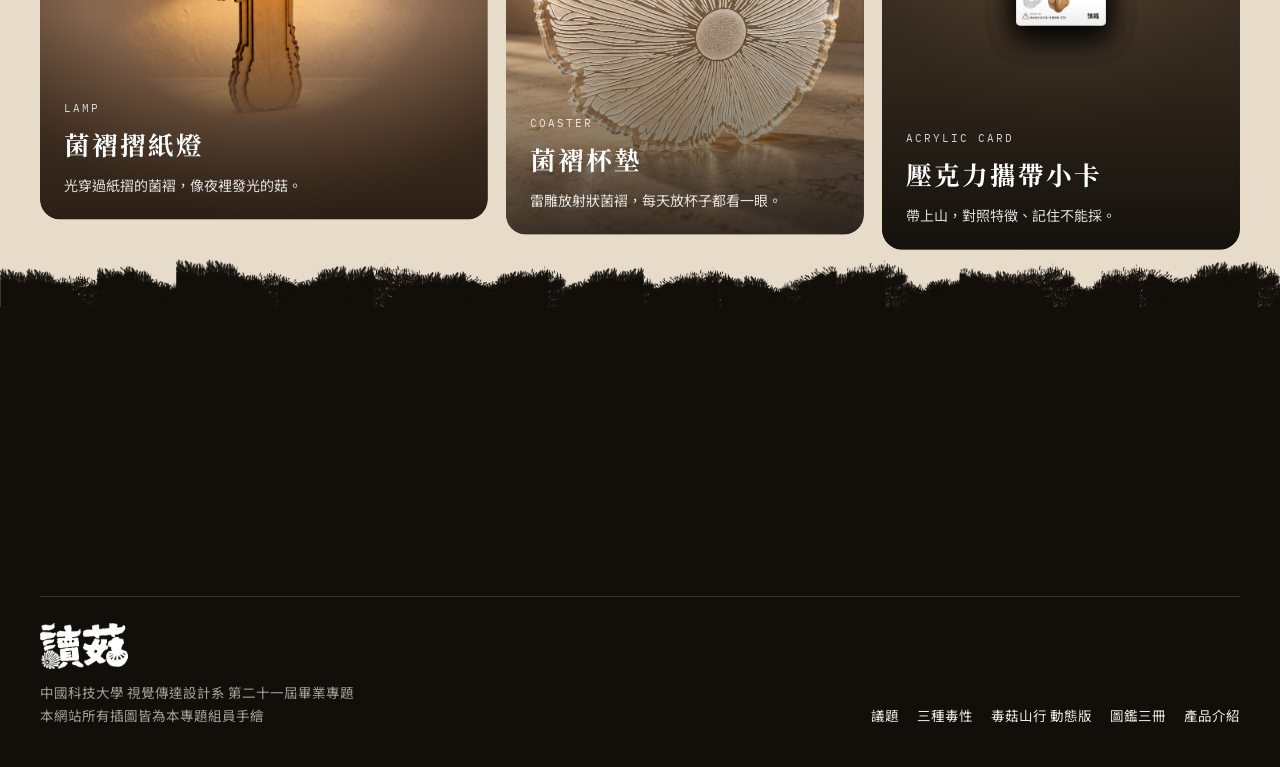
==== commit 10017730: "讀菇首頁順暢版：菇改純 CSS 搖曳、山不晃、溪流位移動畫、飄絮、說明卡轉場、書頁點擊修正、毒性區色塊移除 Co-Authored-By: Claude Opus 5.5 <noreply@anthr" ====
--- a/index.html
+++ b/index.html
@@ -8,7 +8,7 @@
 <link rel="preconnect" href="https://fonts.googleapis.com">
 <link rel="preconnect" href="https://fonts.gstatic.com" crossorigin>
 <link href="https://fonts.googleapis.com/css2?family=Noto+Sans+TC:wght@400;500;700;900&family=Noto+Serif+TC:wght@600;900&family=IBM+Plex+Mono:wght@400;500&family=Cormorant+Garamond:ital,wght@1,500;1,600&display=swap" rel="stylesheet">
-<link rel="stylesheet" href="css/home.css?v=23">
+<link rel="stylesheet" href="css/home.css?v=24">
 <link rel="stylesheet" href="css/motion.css?v=1">
 <link rel="stylesheet" href="css/flipbook.css?v=10">
 <link rel="icon" href="dugu-trail/img/favicon.ico" sizes="any">
@@ -210,7 +210,7 @@
 <script src="dugu-trail/js/data.js"></script>
 <script src="js/home-data.js?v=6"></script>
 <script src="js/common.js?v=2"></script>
-<script src="js/home.js?v=25"></script>
+<script src="js/home.js?v=26"></script>
 <script src="js/motion.js?v=1"></script>
 <script src="js/flipbook.js?v=7"></script>
 <script src="js/ambient.js?v=1"></script>
--- a/css/home.css
+++ b/css/home.css
@@ -649,15 +649,6 @@
 /* =========================================================
    v6（2026-11-27）下方區塊：一區一畫面、閱讀舒適、更多動態
    ========================================================= */
-/* 說明卡：跟著捲動漸進（--sv 由 home.js 算），浮起＋去模糊＋字一行行出現；離開時往下沉、淡出 */
-.hero-say { opacity: var(--sv, 0); transition: none; visibility: hidden;
-  transform: translateY(calc((1 - var(--sv, 0)) * 34px + var(--so, 0) * 26px)) scale(calc(.94 + var(--sv, 0) * .06));
-  filter: blur(calc((1 - var(--sv, 0)) * 6px)); transform-origin: 70% 100%; }
-.hero-say.on { transform: translateY(calc((1 - var(--sv, 0)) * 34px + var(--so, 0) * 26px)) scale(calc(.94 + var(--sv, 0) * .06)); }
-.hero-say b i, .hero-say span { display: inline-block; opacity: clamp(0, (var(--sv, 0) - .25) * 2.4, 1); transform: translateY(calc((1 - clamp(0, (var(--sv, 0) - .25) * 2.4, 1)) * 10px)); }
-.hero-say b i + i { opacity: clamp(0, (var(--sv, 0) - .45) * 2.6, 1); transform: translateY(calc((1 - clamp(0, (var(--sv, 0) - .45) * 2.6, 1)) * 10px)); }
-.hero-say span { display: block; opacity: clamp(0, (var(--sv, 0) - .6) * 2.8, 1); transform: translateY(calc((1 - clamp(0, (var(--sv, 0) - .6) * 2.8, 1)) * 8px)); }
-
 /* 閱讀舒適：內文行高、段距、字色對比 */
 .lead { line-height: 1.95; color: #3f3329; }
 .lead + .lead { margin-top: -4px; }
@@ -678,9 +669,8 @@
 
 /* ---- 一區一畫面（桌機、螢幕夠高時）：每一區剛好佔滿一個視窗，內容垂直置中 ---- */
 @media (min-width: 901px) and (min-height: 620px) {
-  html { scroll-snap-type: y proximity; }
   .sec { min-height: 100vh; min-height: 100svh; box-sizing: border-box; display: flex; flex-direction: column; justify-content: center;
-    padding: calc(72px + 4vh) 0 6vh; scroll-snap-align: start; }
+    padding: calc(72px + 4vh) 0 6vh; }
   .sec > .wrap { width: var(--wrap); }
   .h2 { font-size: clamp(28px, min(3.2vw, 5.2vh), 46px); margin-bottom: 2vh; }
   .kicker { margin-bottom: 1.6vh; }
@@ -714,7 +704,6 @@
   /* 05 產品 */
   .tiles { margin-top: 3.6vh; }
   .tile { min-height: clamp(300px, 50vh, 460px); }
-  .foot { scroll-snap-align: end; }
 }
 @media (prefers-reduced-motion: reduce) {
   html { scroll-snap-type: none; }
@@ -805,3 +794,51 @@
 .flow .f1 { animation-name: flowX1, wob; }
 @keyframes flowX1 { to { background-position: 180px 0, 0 0; } }
 @media (prefers-reduced-motion: reduce) { .flow i { animation: none; } }
+
+/* =========================================================
+   順暢版（2026-11-28）：只留顯示卡就能處理的動畫，不再每格重畫大圖
+   ========================================================= */
+/* 場景層：不傾斜、不漂、不加即時濾鏡（每一層只畫一次） */
+.lyr-front img.pb, .lyr-mid img.pb, .lyr-panel img.pb, .lyr-ground img.pb { transform: translateX(-50%); }
+.lyr-far img.pb, .lyr-alp img.pale, .lyr-far img.mist { animation: none; translate: none; }
+.lyr-far img.mist { filter: saturate(.45) brightness(1.5) contrast(.7); }
+.rays i { mix-blend-mode: normal; }
+.glints i { mix-blend-mode: normal; }
+.clouds i { filter: none; background: radial-gradient(closest-side, rgba(255, 255, 252, .6), rgba(255, 255, 252, .28) 55%, rgba(255, 255, 252, 0)); }
+/* 菇搖曳：每朵自己一層；擺幅 --amp、風由左往右傳（--wl 延遲） */
+.lyr .mu img { will-change: transform; animation: muSway calc(4.6s + var(--d, 0) * .9s) ease-in-out infinite; animation-delay: var(--wl, 0s); }
+@keyframes muSway {
+  0%, 100% { transform: rotate(calc(var(--amp, 1) * -.5deg)); }
+  22% { transform: rotate(calc(var(--amp, 1) * 1.6deg)) skewX(calc(var(--amp, 1) * -.6deg)); }
+  38% { transform: rotate(calc(var(--amp, 1) * .5deg)); }
+  52% { transform: rotate(calc(var(--amp, 1) * 1.1deg)); }
+  74% { transform: rotate(calc(var(--amp, 1) * -.9deg)) skewX(calc(var(--amp, 1) * .3deg)); }
+}
+.lyr .mu:hover img { animation-play-state: paused; }
+/* 溪流：改成移動整片水紋（transform），不再動背景位置；更清楚 */
+.flow i { inset: 0 auto 0 -400px; width: calc(100% + 800px); will-change: transform; }
+.flow .f1 { animation: flowT1 4.2s linear infinite; opacity: .8; }
+.flow .f2 { animation: flowT2 3s linear infinite; opacity: .95; }
+.flow .f3 { animation: flowT3 9s linear infinite; opacity: 1; }
+@keyframes flowT1 { from { transform: translateX(0); } to { transform: translateX(180px); } }
+@keyframes flowT2 { from { transform: translateX(0); } to { transform: translateX(150px); } }
+@keyframes flowT3 { from { transform: translateX(0); } to { transform: translateX(300px); } }
+.flow .f2 { background: radial-gradient(40px 5px at 50% 50%, rgba(255, 255, 255, .95), rgba(255, 255, 255, 0) 70%) 0 0 / 150px 22px,
+    radial-gradient(26px 3px at 50% 50%, rgba(240, 252, 255, .9), rgba(240, 252, 255, 0) 70%) 70px 11px / 150px 22px; }
+.flow .f1 { background: repeating-linear-gradient(94deg, rgba(255, 255, 255, 0) 0 22px, rgba(255, 255, 255, .7) 26px, rgba(255, 255, 255, 0) 30px 60px) 0 0 / 180px 100%; filter: none; }
+@media (prefers-reduced-motion: reduce) { .flow i, .lyr .mu img { animation: none; } }
+
+/* 說明卡：到了就浮上來（卡片先出、字一行行跟上），離開時輕輕沉下淡出 */
+.hero-say { visibility: hidden; opacity: 0; filter: none; transform: translateY(24px) scale(.97); transform-origin: 70% 100%;
+  transition: opacity .7s cubic-bezier(.4, 0, .2, 1), transform .9s cubic-bezier(.2, .8, .2, 1), visibility 0s linear .9s; }
+.hero-say.on { visibility: visible; opacity: 1; transform: none; transition: opacity .9s cubic-bezier(.2, .8, .2, 1), transform 1.1s cubic-bezier(.2, .8, .2, 1), visibility 0s; }
+.hero-say b i, .hero-say span { display: inline-block; opacity: 0; transform: translateY(10px); transition: opacity .5s ease, transform .6s cubic-bezier(.2, .8, .2, 1); }
+.hero-say span { display: block; }
+.hero-say.on b i { opacity: 1; transform: none; transition-duration: .9s, 1s; transition-delay: .25s; }
+.hero-say.on b i + i { transition-delay: .45s; }
+.hero-say.on span { opacity: 1; transform: none; transition-duration: .9s, 1s; transition-delay: .65s; }
+
+/* 三種毒性：拿掉名字後面一塊塊的草叢小圖與橫帶，只留柔和地面光 */
+.floor-ground img { display: none; }
+.floor::after { display: none; }
+.floor-ground::before { height: 90px; bottom: -20px; background: radial-gradient(50% 100% at 50% 100%, rgba(120, 96, 60, .45), rgba(120, 96, 60, 0)); }
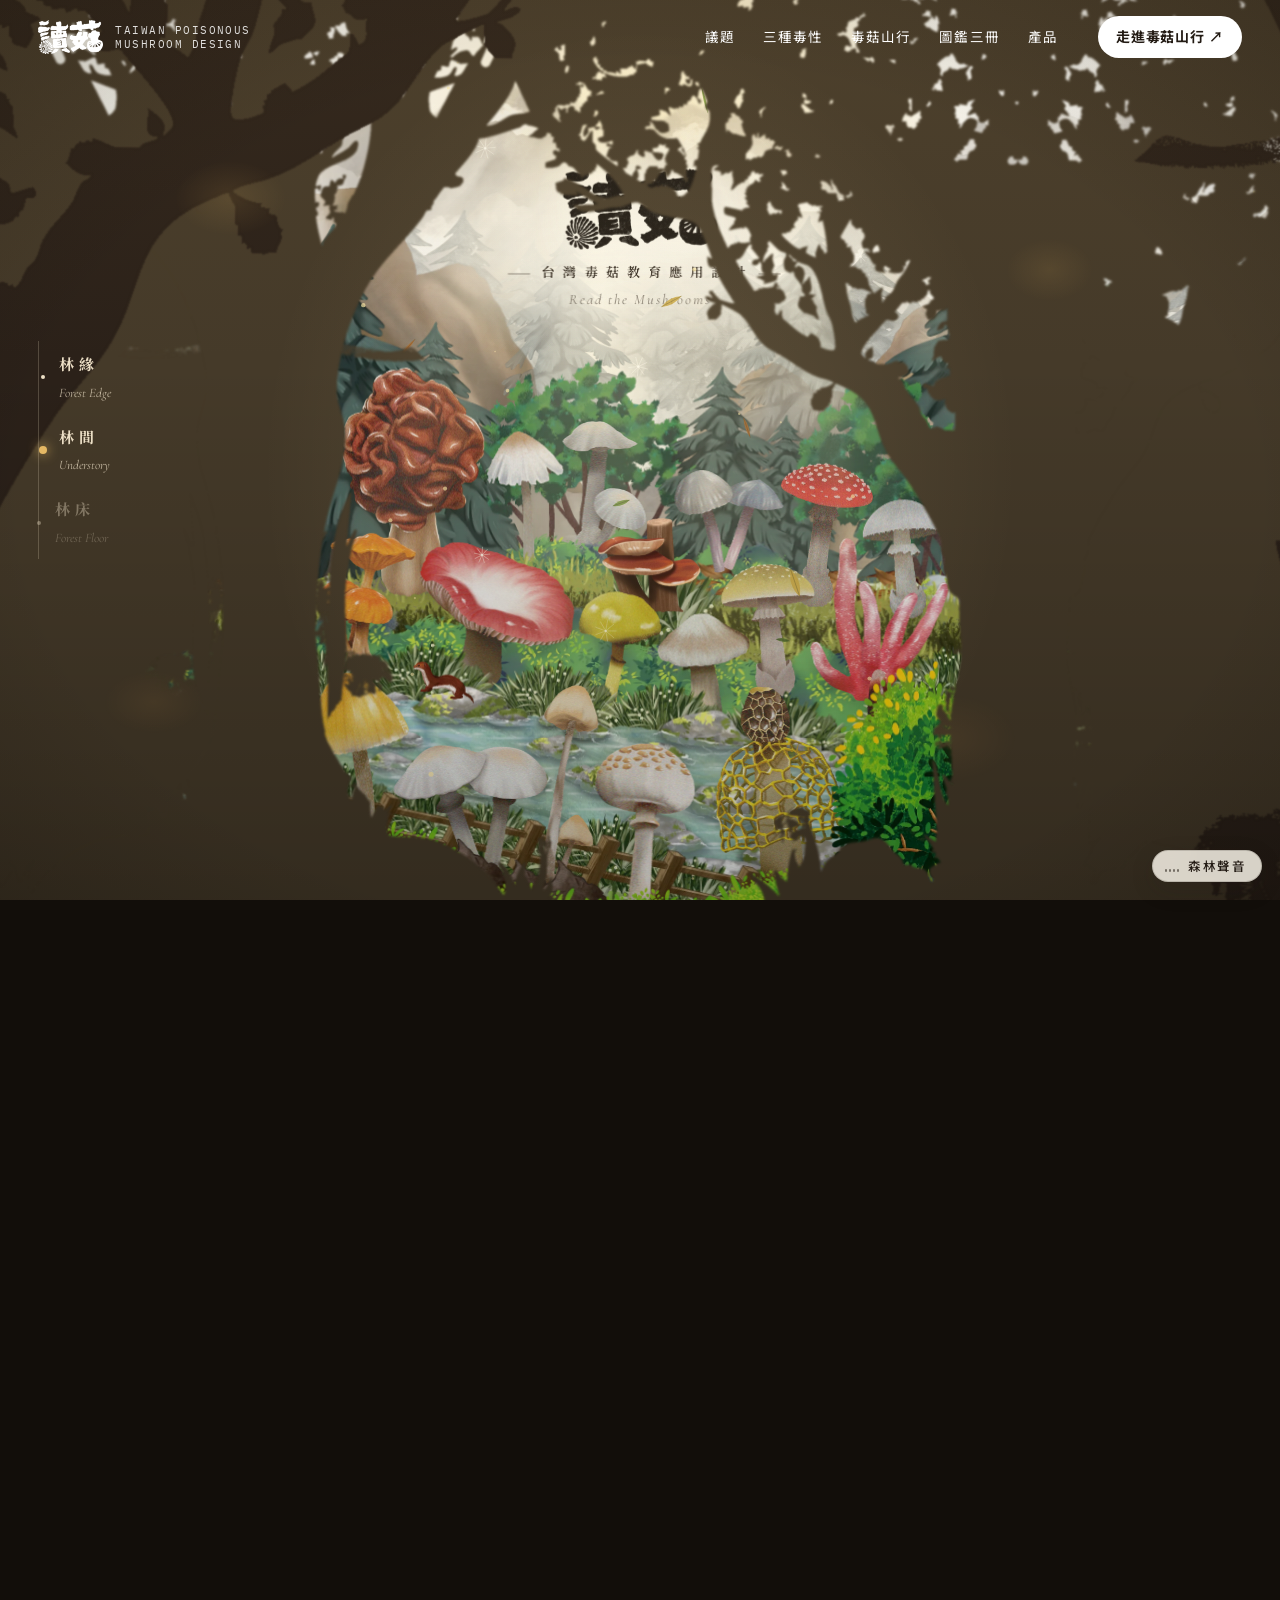
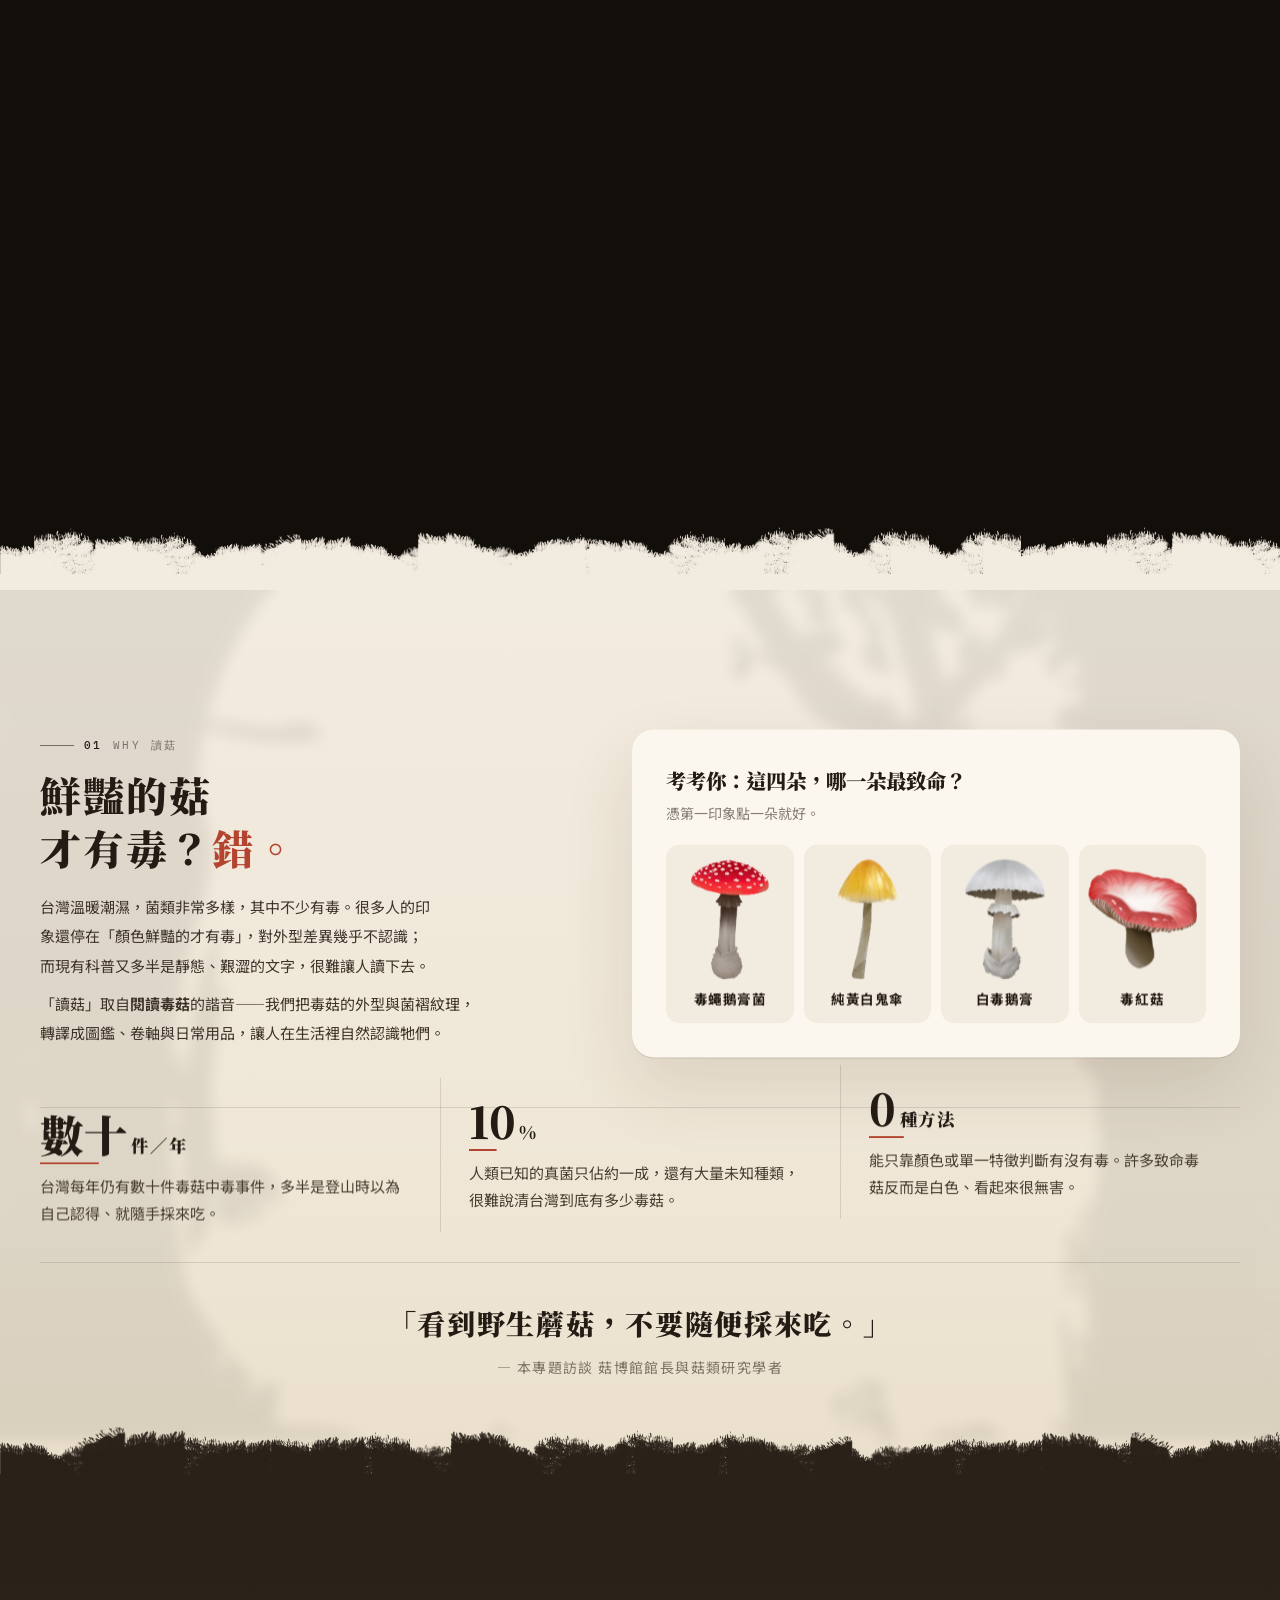
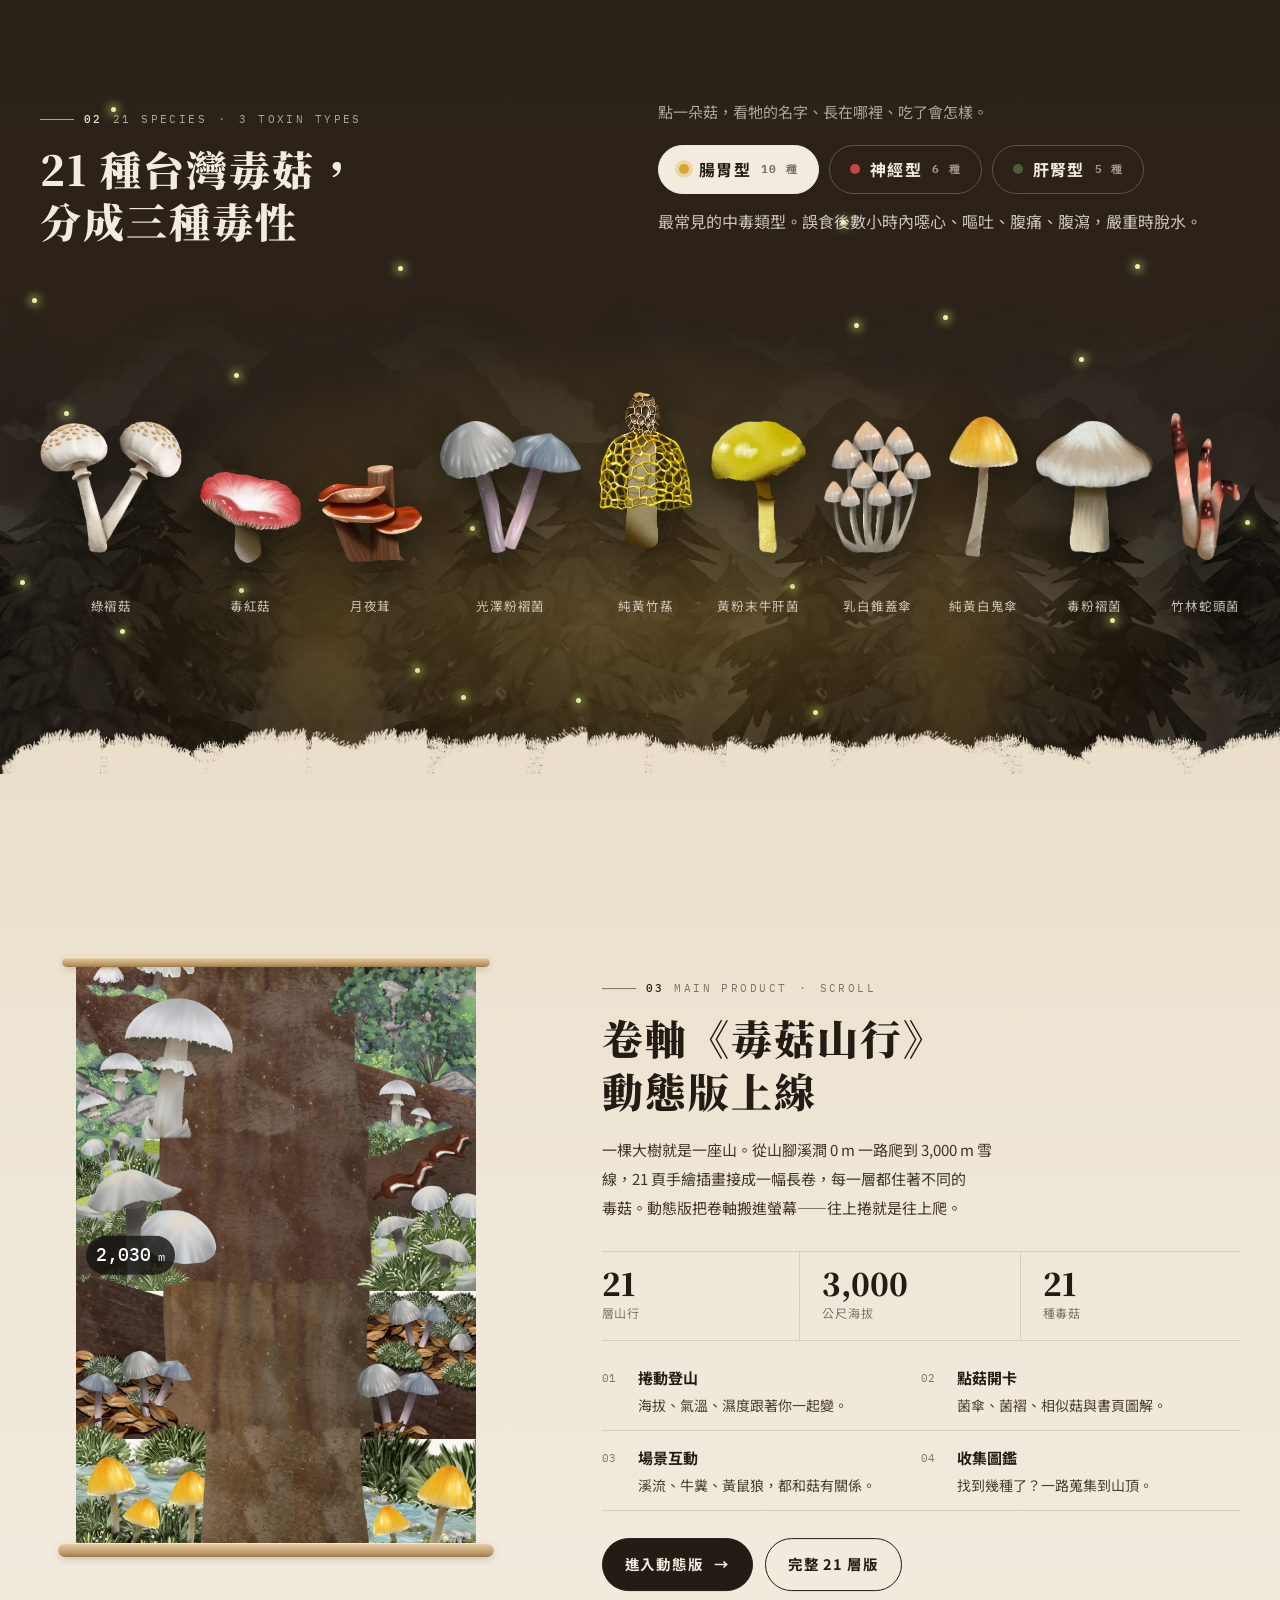
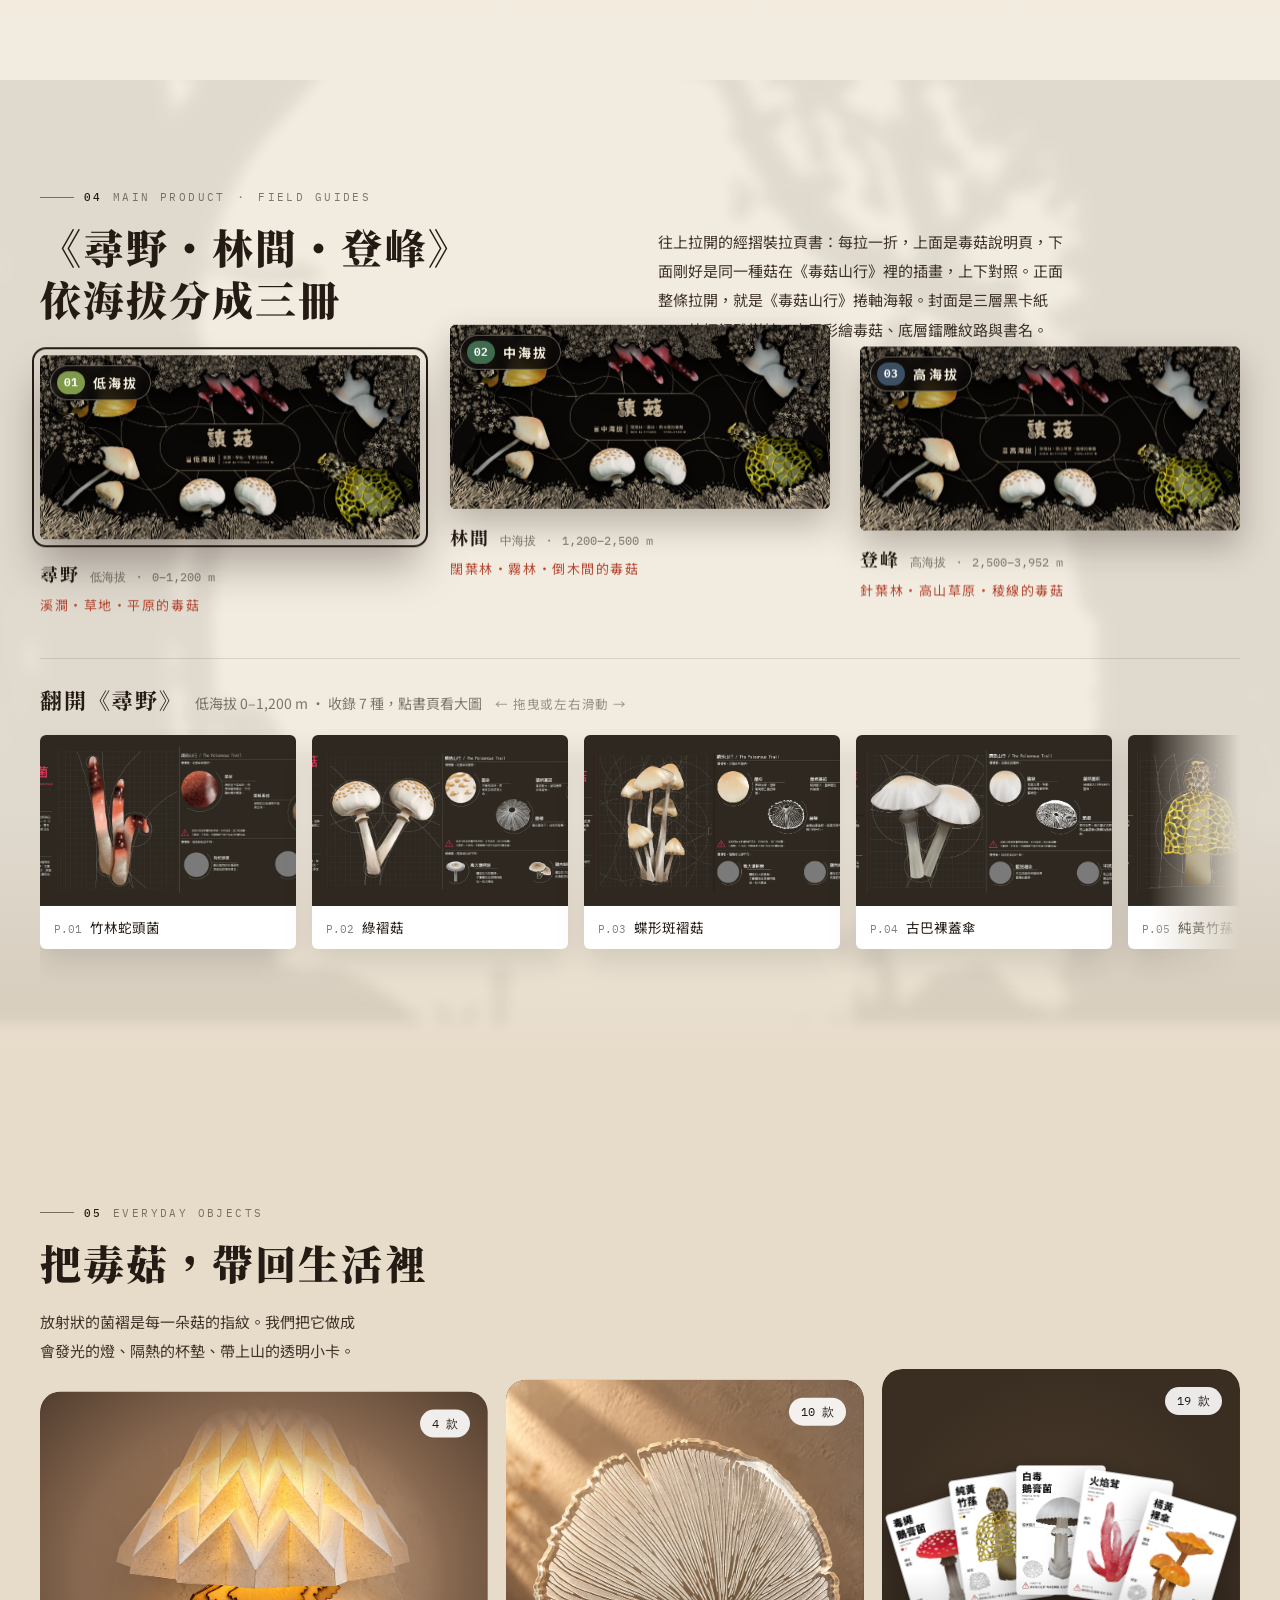
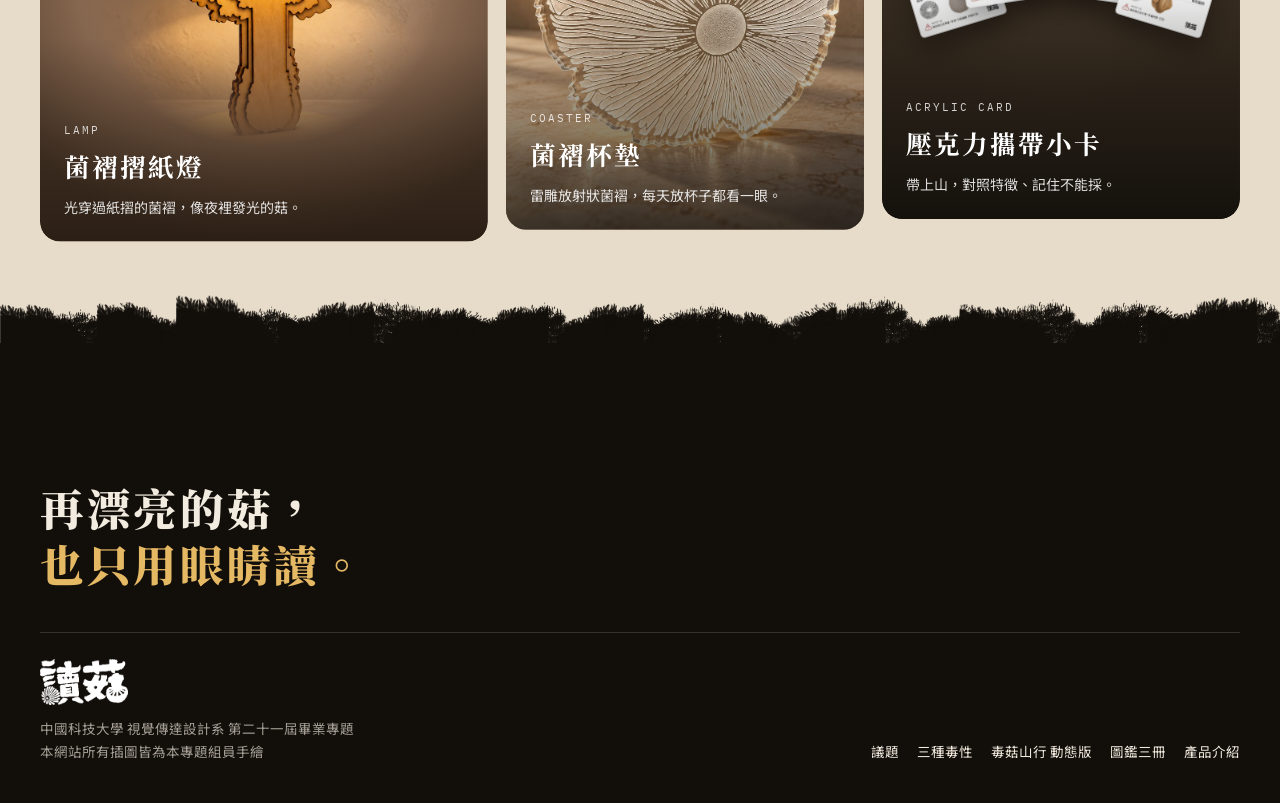
==== commit 248b72df: "讀菇：溪流光紋更明顯、毒性區與書頁區去除區隔線、產品頁整體細緻縮小、圖鑑卡改用三冊正確封面 Co-Authored-By: Claude Opus 5.5 <noreply@anthropic.com" ====
--- a/index.html
+++ b/index.html
@@ -8,7 +8,7 @@
 <link rel="preconnect" href="https://fonts.googleapis.com">
 <link rel="preconnect" href="https://fonts.gstatic.com" crossorigin>
 <link href="https://fonts.googleapis.com/css2?family=Noto+Sans+TC:wght@400;500;700;900&family=Noto+Serif+TC:wght@600;900&family=IBM+Plex+Mono:wght@400;500&family=Cormorant+Garamond:ital,wght@1,500;1,600&display=swap" rel="stylesheet">
-<link rel="stylesheet" href="css/home.css?v=24">
+<link rel="stylesheet" href="css/home.css?v=26">
 <link rel="stylesheet" href="css/motion.css?v=1">
 <link rel="stylesheet" href="css/flipbook.css?v=10">
 <link rel="icon" href="dugu-trail/img/favicon.ico" sizes="any">
--- a/css/home.css
+++ b/css/home.css
@@ -842,3 +842,20 @@
 .floor-ground img { display: none; }
 .floor::after { display: none; }
 .floor-ground::before { height: 90px; bottom: -20px; background: radial-gradient(50% 100% at 50% 100%, rgba(120, 96, 60, .45), rgba(120, 96, 60, 0)); }
+
+/* 2026-11-28b：溪流更明顯（水平長光紋順流而下）、毒性區地面光暈改上下都淡出、書頁陰影不被裁成一條線 */
+.flow .f1 { background: radial-gradient(70px 2.6px at 50% 50%, rgba(255, 255, 255, .95), rgba(255, 255, 255, 0) 72%) 0 0 / 200px 15px,
+    radial-gradient(46px 2px at 50% 50%, rgba(235, 250, 255, .9), rgba(235, 250, 255, 0) 72%) 100px 7px / 200px 15px;
+  animation: flowT1 2.8s linear infinite; opacity: .95; }
+@keyframes flowT1 { from { transform: translateX(0); } to { transform: translateX(200px); } }
+.flow .f2 { background: radial-gradient(16px 3px at 50% 50%, rgba(255, 255, 255, 1), rgba(255, 255, 255, 0) 70%) 0 0 / 90px 19px,
+    radial-gradient(10px 2px at 50% 50%, rgba(255, 255, 255, .95), rgba(255, 255, 255, 0) 70%) 45px 9px / 90px 19px;
+  animation: flowT2 1.7s linear infinite; opacity: .9; }
+@keyframes flowT2 { from { transform: translateX(0); } to { transform: translateX(90px); } }
+.flow .f3 { background: repeating-linear-gradient(84deg, rgba(40, 90, 120, 0) 0 30px, rgba(40, 90, 120, .38) 40px, rgba(40, 90, 120, 0) 50px 100px) 0 0 / 300px 100%;
+  animation: flowT3 7s linear infinite; opacity: 1; }
+.types .floor-ground::before { height: 240px; bottom: -120px; left: 8%; right: 8%;
+  background: radial-gradient(50% 50% at 50% 50%, rgba(150, 118, 70, .32), rgba(150, 118, 70, .12) 55%, rgba(150, 118, 70, 0) 100%); }
+.pages-row { padding-bottom: 40px !important; margin-bottom: -30px; }
+/* 書頁區底部：和下一區（產品）顏色自然銜接，不留一條硬邊 */
+.books { background: linear-gradient(180deg, var(--paper) 0, var(--paper) calc(100% - 26vh), #e7dcca 100%); padding-bottom: max(10vh, 80px) !important; }
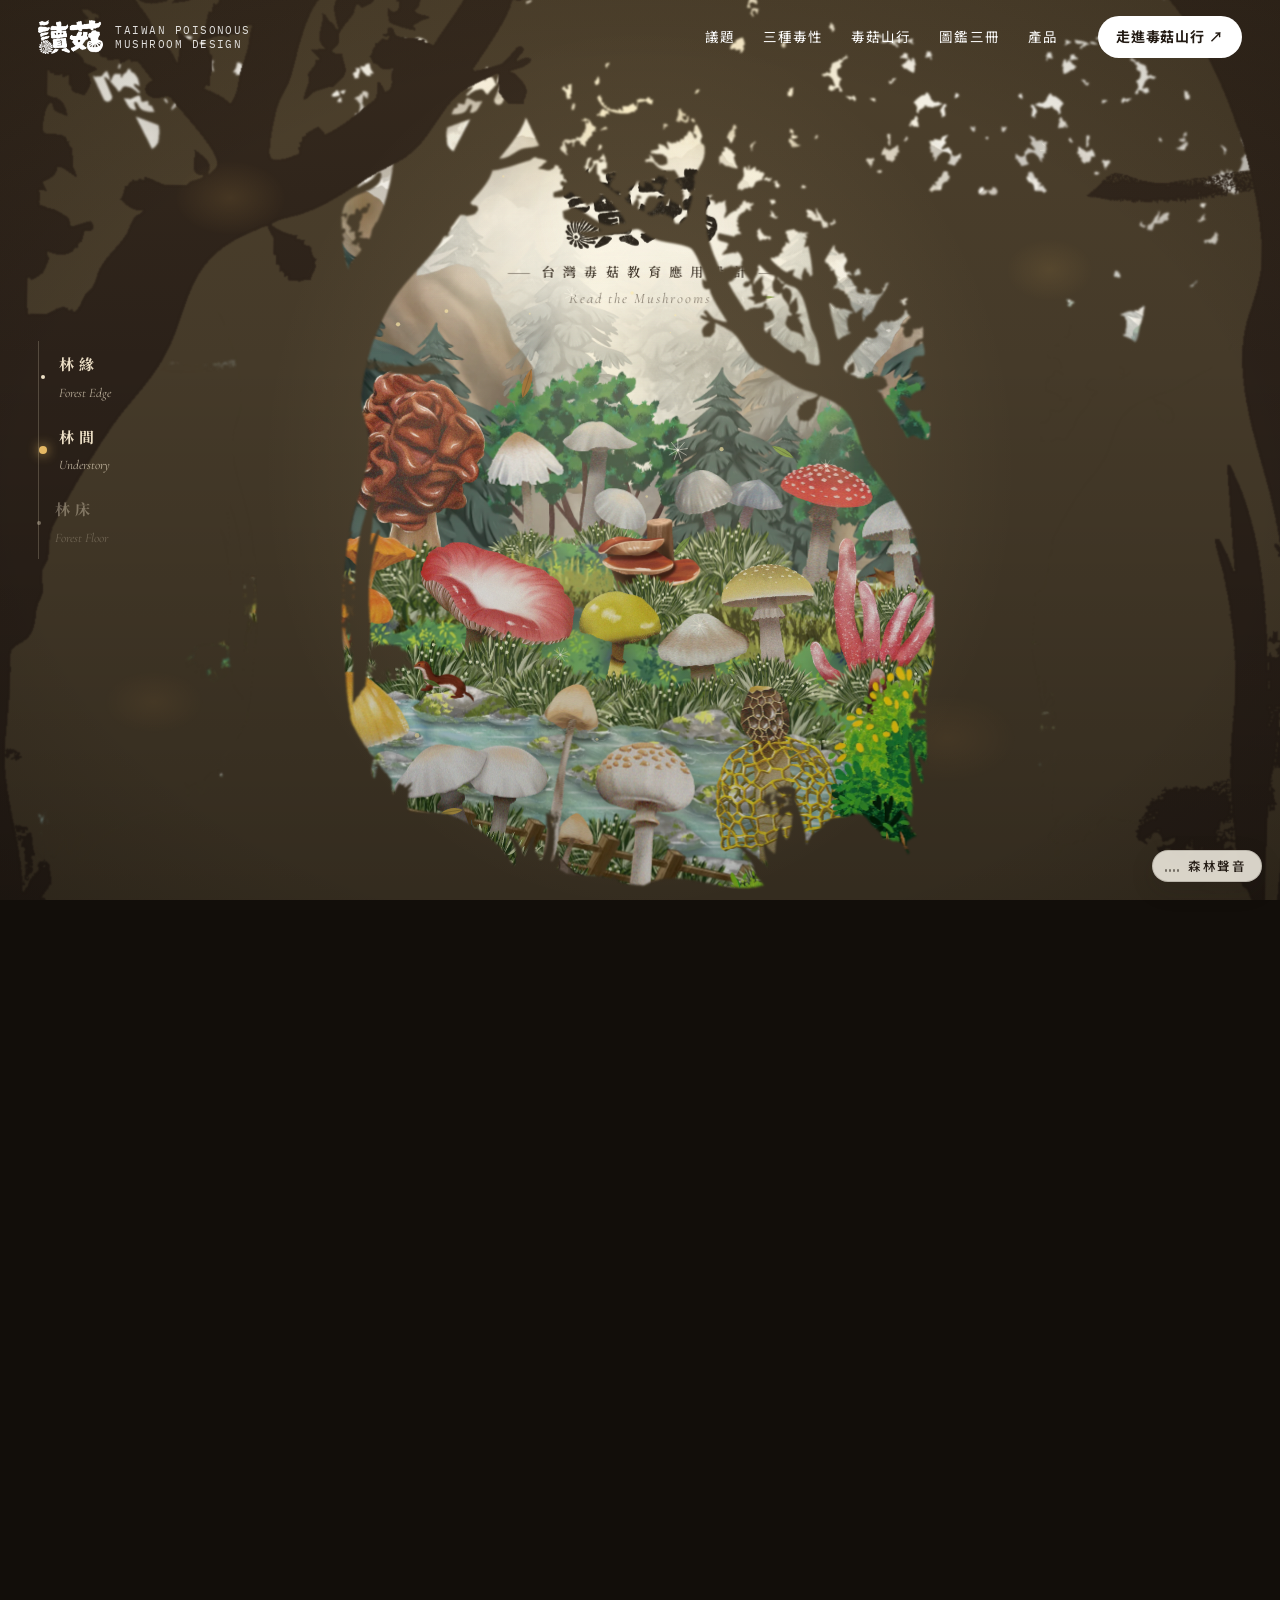
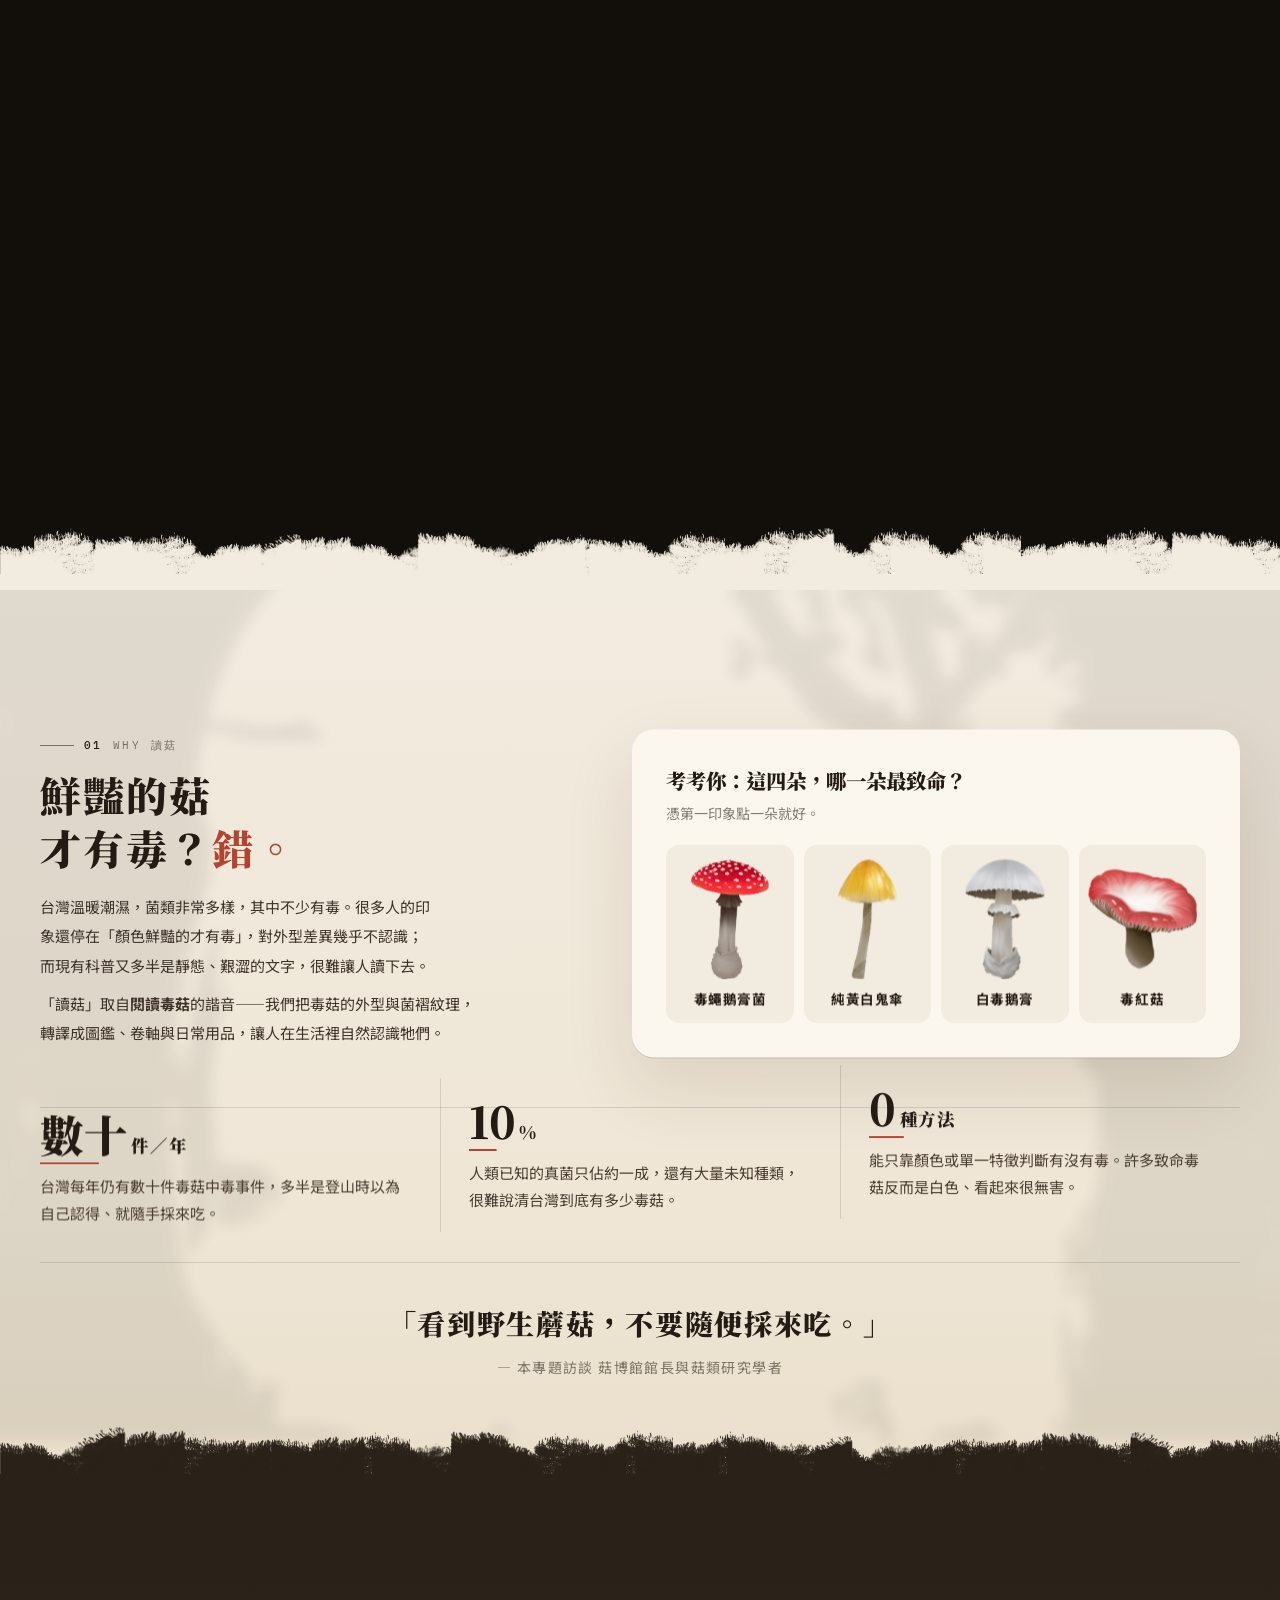
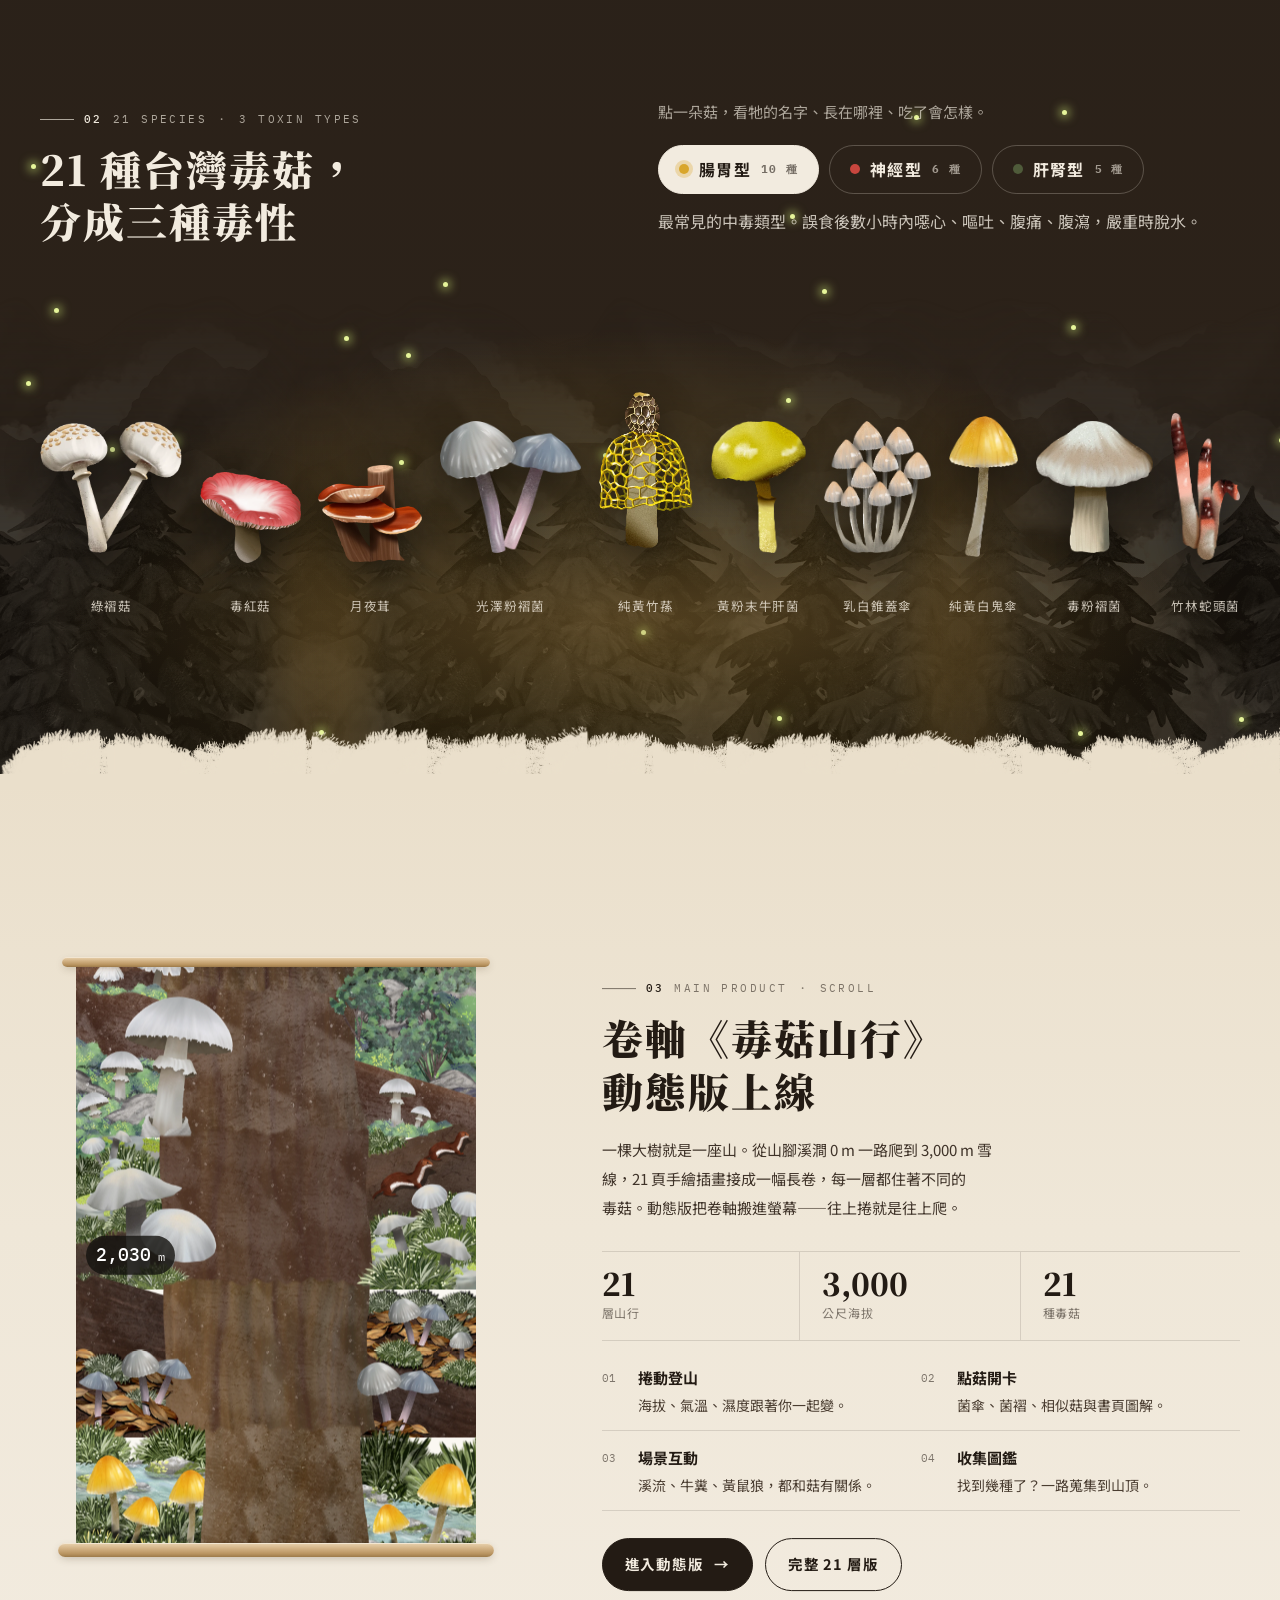
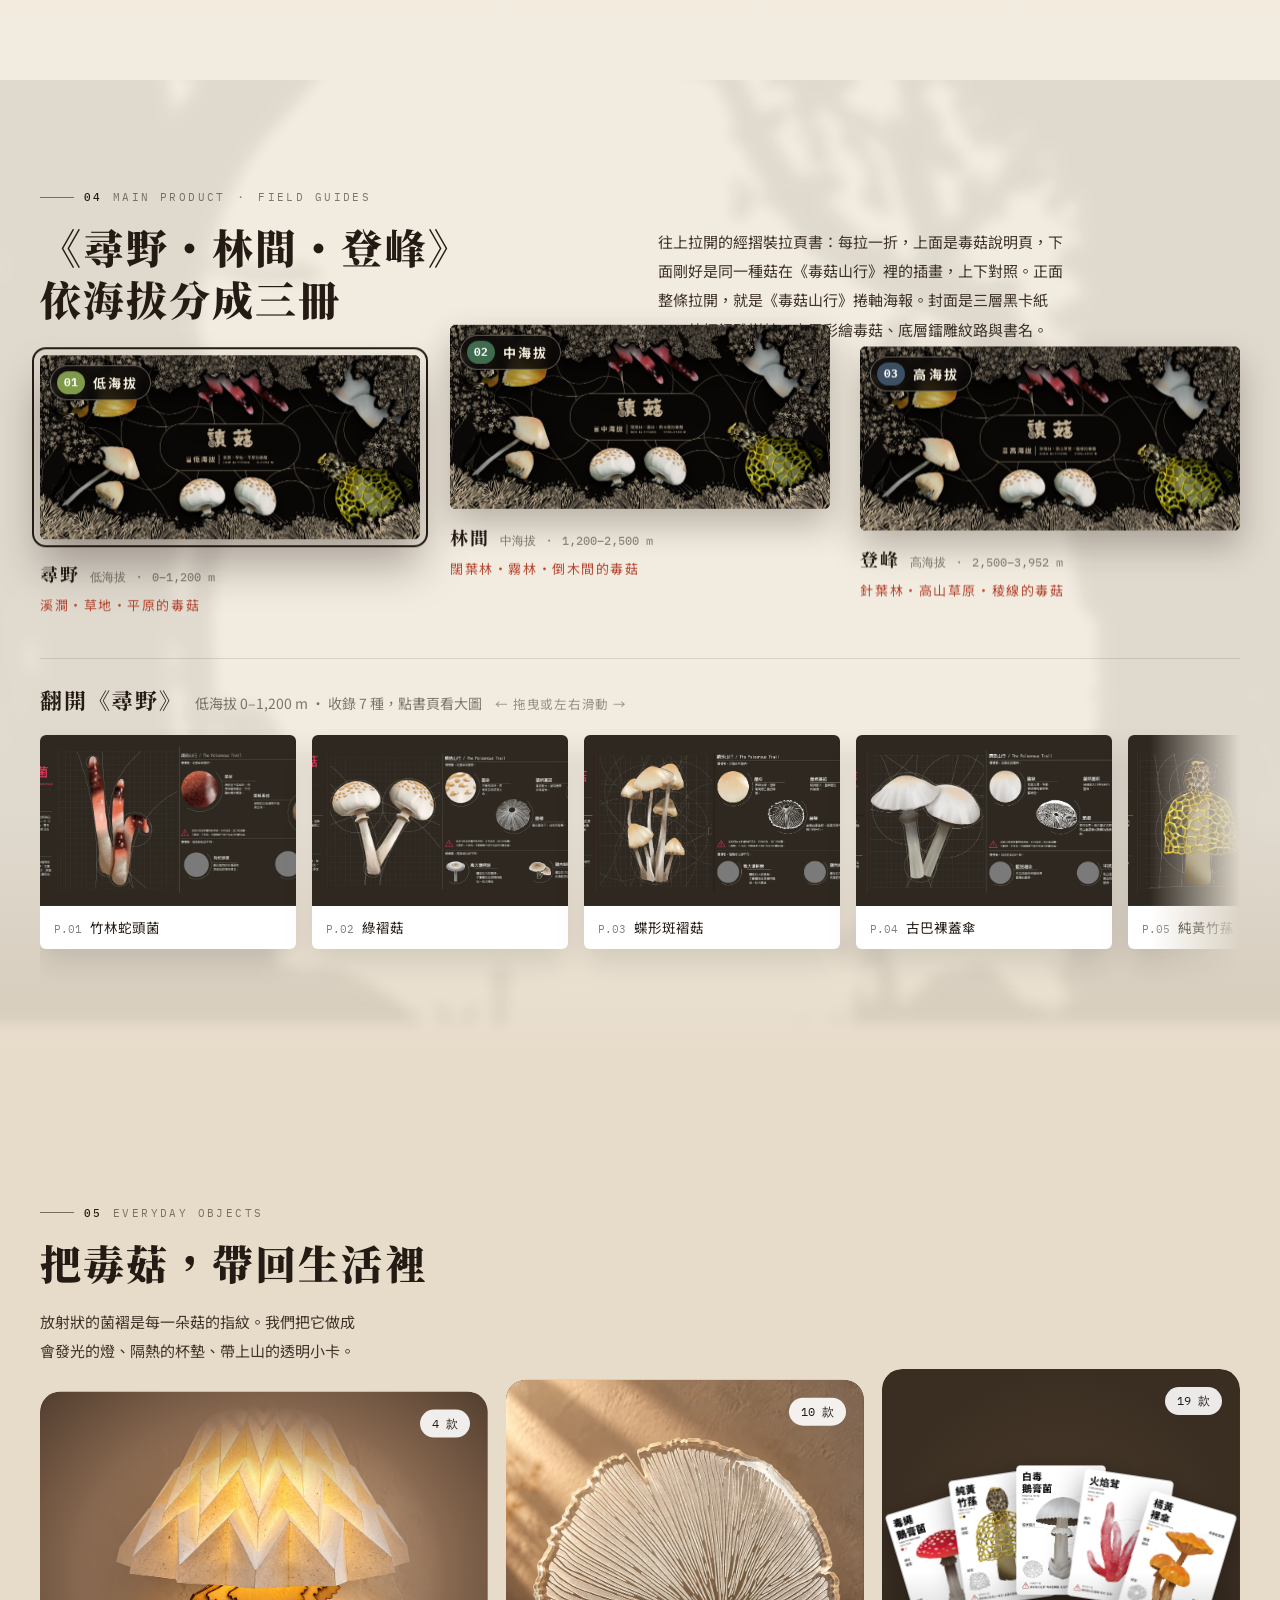
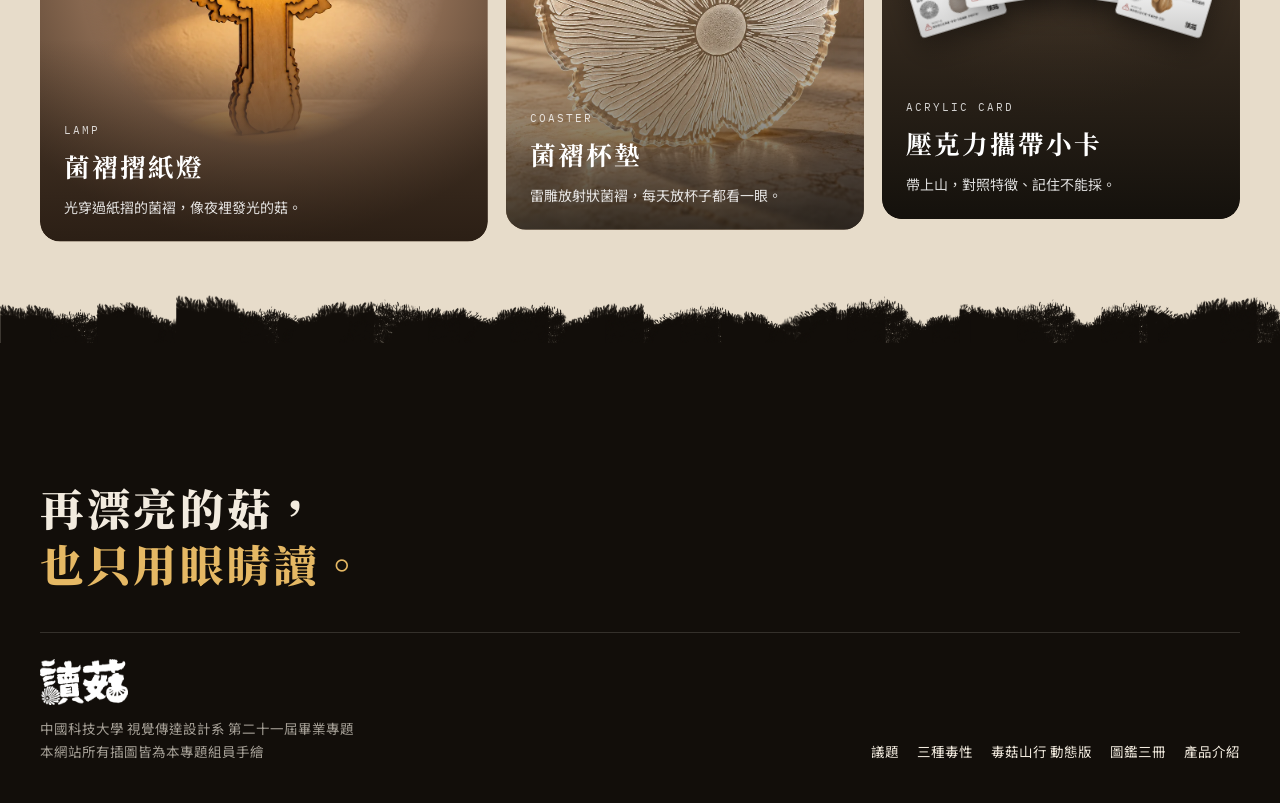
==== commit 17bdda49: "讀菇：菇腳加草叢不再浮空、溪流遮罩改內嵌（直接開檔也會流）、產品頁圖鑑改主頁同款黑底三層封面 Co-Authored-By: Claude Opus 5.5 <noreply@anthropic.co" ====
--- a/index.html
+++ b/index.html
@@ -8,9 +8,10 @@
 <link rel="preconnect" href="https://fonts.googleapis.com">
 <link rel="preconnect" href="https://fonts.gstatic.com" crossorigin>
 <link href="https://fonts.googleapis.com/css2?family=Noto+Sans+TC:wght@400;500;700;900&family=Noto+Serif+TC:wght@600;900&family=IBM+Plex+Mono:wght@400;500&family=Cormorant+Garamond:ital,wght@1,500;1,600&display=swap" rel="stylesheet">
-<link rel="stylesheet" href="css/home.css?v=26">
+<link rel="stylesheet" href="css/home.css?v=27">
 <link rel="stylesheet" href="css/motion.css?v=1">
 <link rel="stylesheet" href="css/flipbook.css?v=10">
+<link rel="stylesheet" href="css/water-mask.css?v=1">
 <link rel="icon" href="dugu-trail/img/favicon.ico" sizes="any">
 <link rel="icon" type="image/png" sizes="32x32" href="dugu-trail/img/favicon-32.png">
 <link rel="icon" type="image/png" sizes="192x192" href="dugu-trail/img/favicon-192.png">
@@ -210,7 +211,7 @@
 <script src="dugu-trail/js/data.js"></script>
 <script src="js/home-data.js?v=6"></script>
 <script src="js/common.js?v=2"></script>
-<script src="js/home.js?v=26"></script>
+<script src="js/home.js?v=27"></script>
 <script src="js/motion.js?v=1"></script>
 <script src="js/flipbook.js?v=7"></script>
 <script src="js/ambient.js?v=1"></script>
--- a/css/home.css
+++ b/css/home.css
@@ -859,3 +859,8 @@
 .pages-row { padding-bottom: 40px !important; margin-bottom: -30px; }
 /* 書頁區底部：和下一區（產品）顏色自然銜接，不留一條硬邊 */
 .books { background: linear-gradient(180deg, var(--paper) 0, var(--paper) calc(100% - 26vh), #e7dcca 100%); padding-bottom: max(10vh, 80px) !important; }
+
+/* 菇腳草叢（2026-11-28c）：在菇的按鈕裡、菇的前面，不跟著菇搖 */
+.lyr .mu img.tuft { position: absolute; left: 50%; bottom: 0; top: auto; height: auto; width: max(calc(var(--tw, 1.2) * 100%), 6vh); max-width: none;
+  transform: translate(-50%, 38%) scaleX(var(--tf, 1)); animation: none; filter: none; pointer-events: none; transition: none; will-change: auto; }
+.lyr .mu:hover img.tuft, .lyr .mu:focus-visible img.tuft { translate: none; scale: none; filter: none; }
--- a/css/water-mask.css
+++ b/css/water-mask.css
@@ -0,0 +1,2 @@
+/* 溪流水面遮罩（內嵌，直接開檔 file:// 時外部圖片遮罩會被瀏覽器擋掉，所以改用 data URI）*/
+.lyr .flow { -webkit-mask-image: url([data-uri]); mask-image: url([data-uri]); }
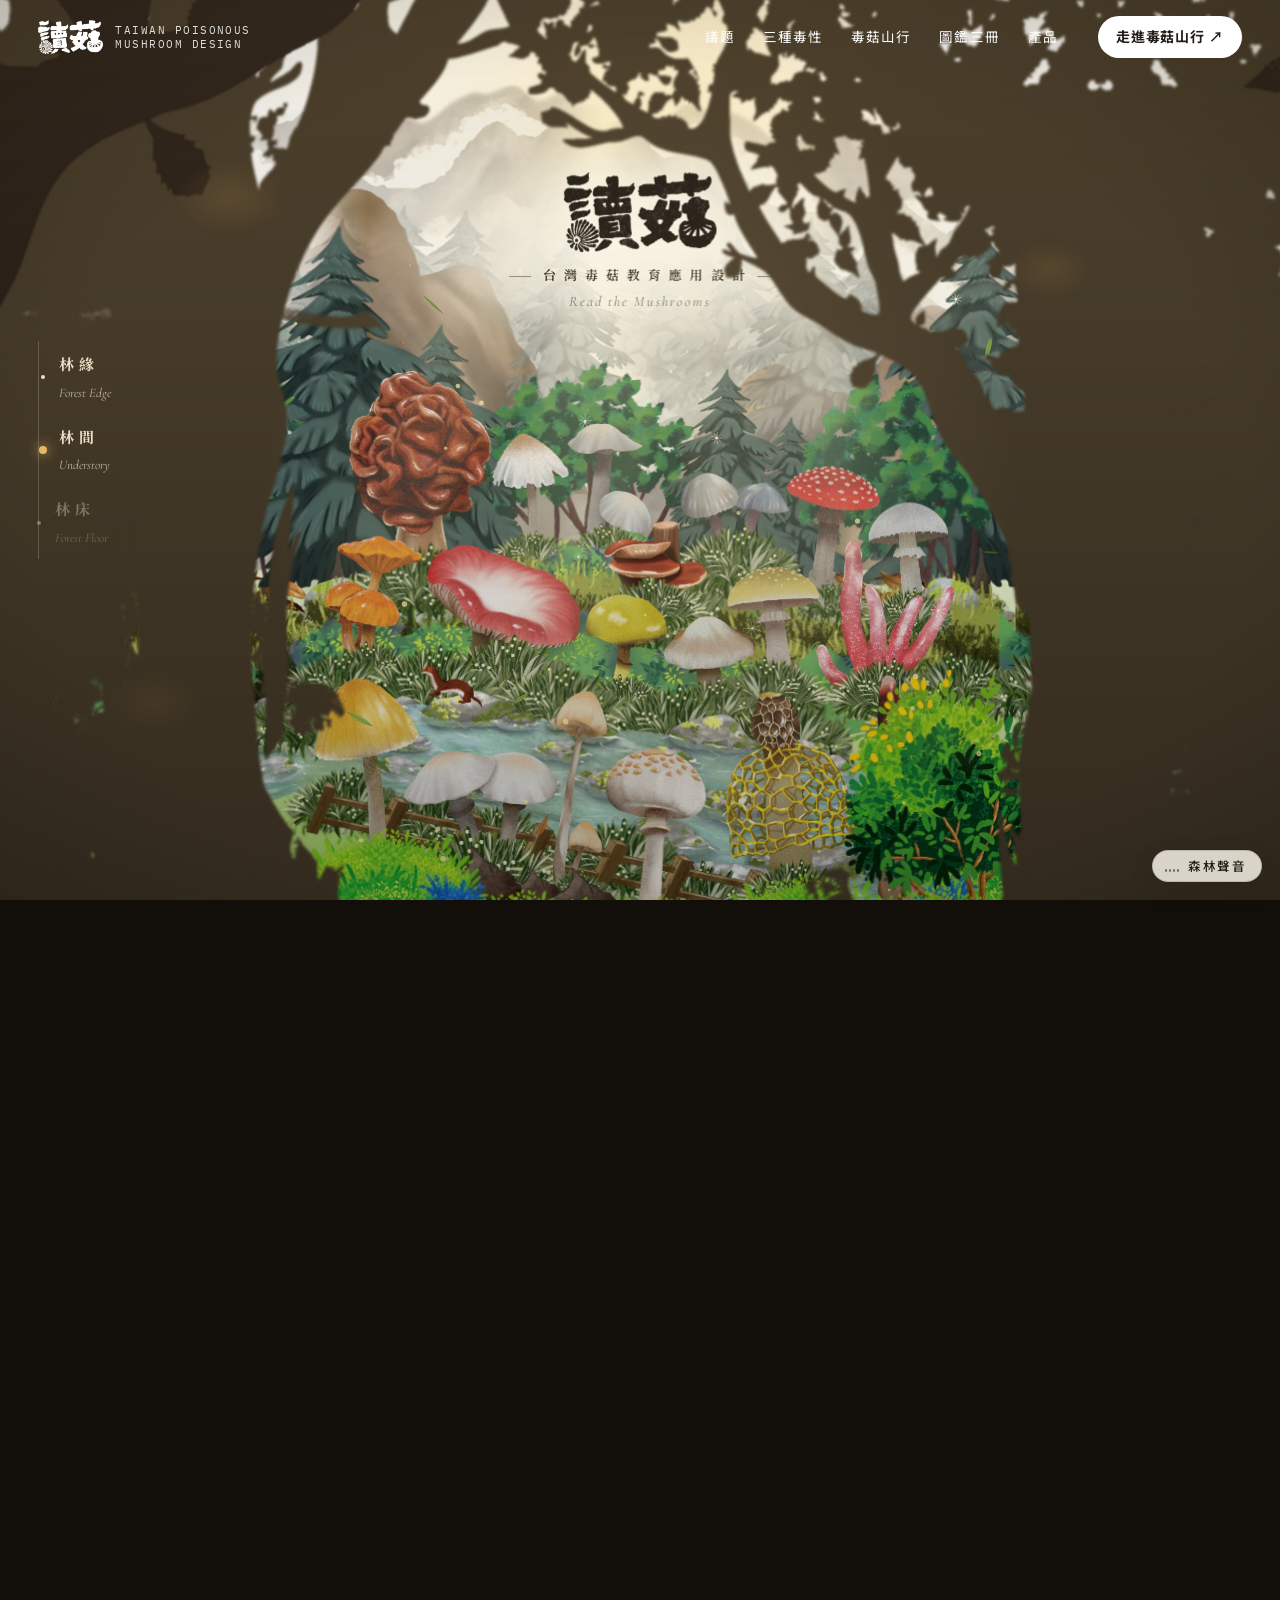
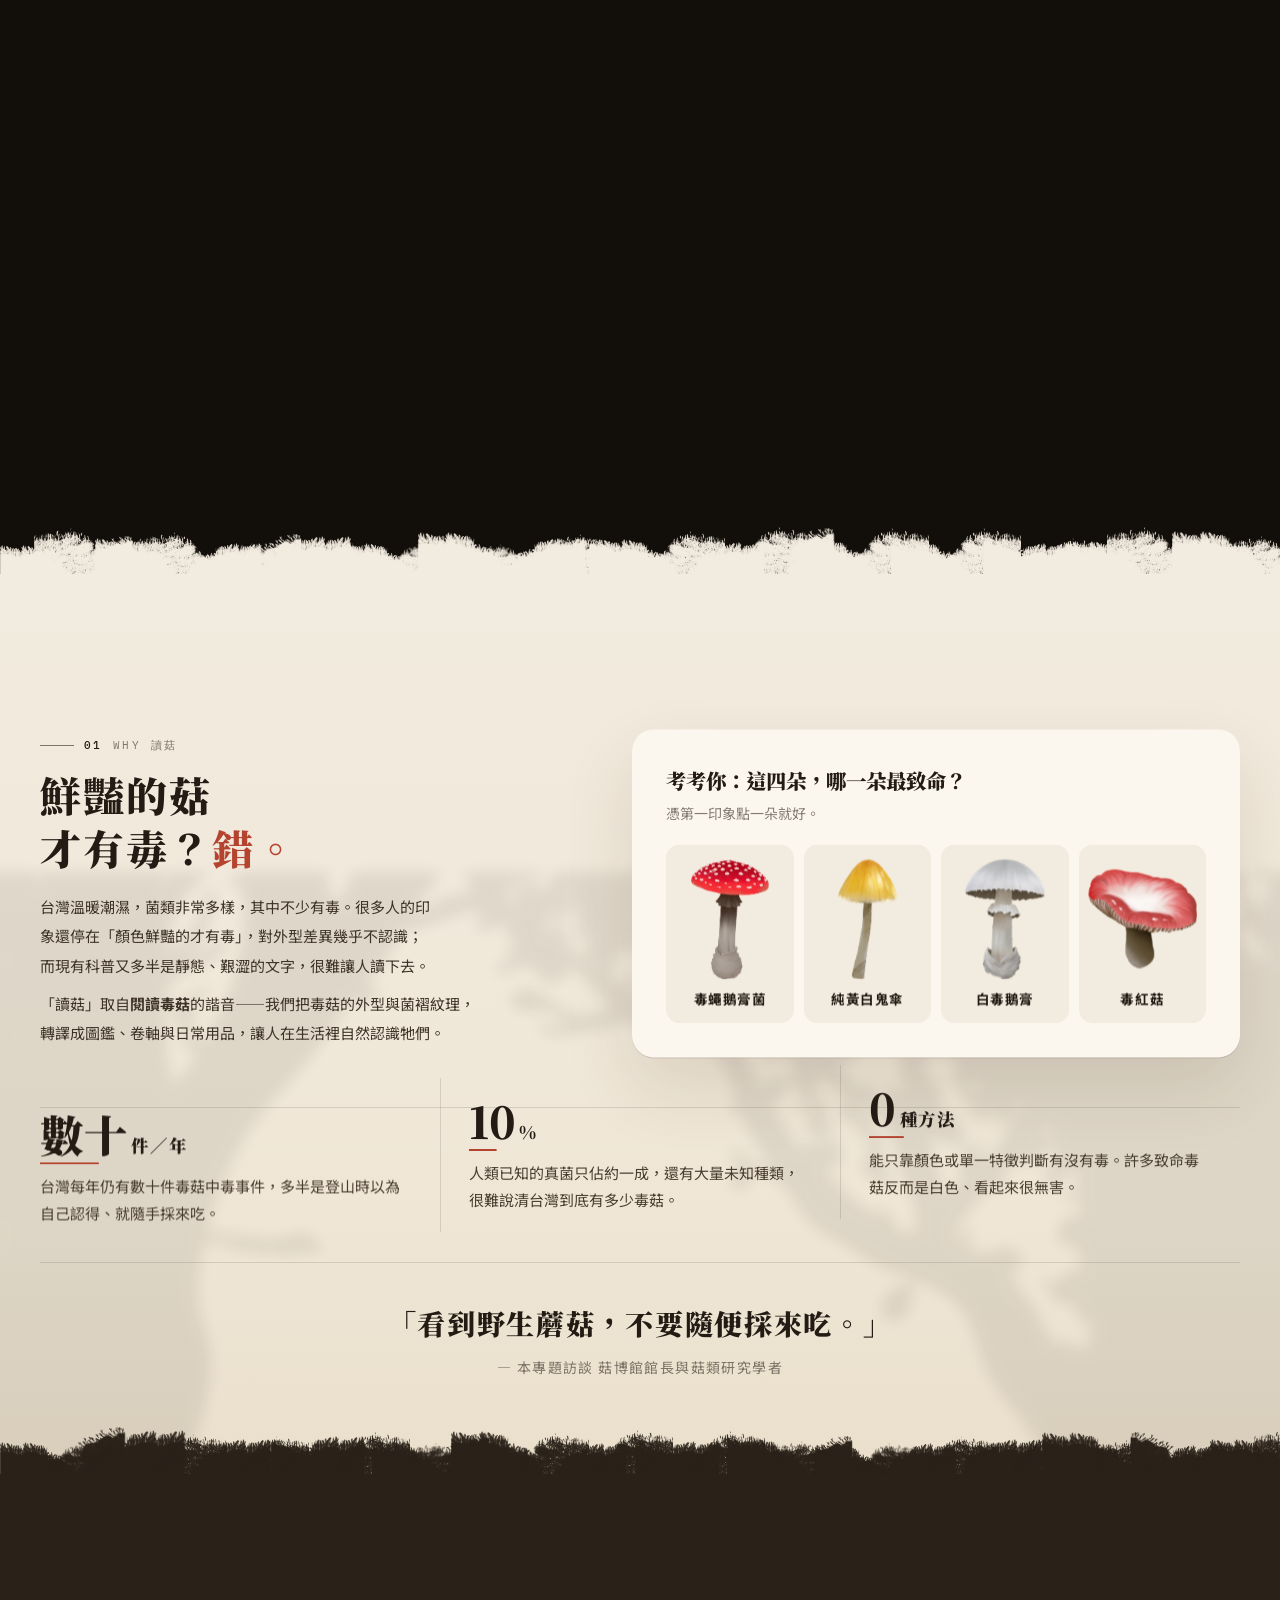
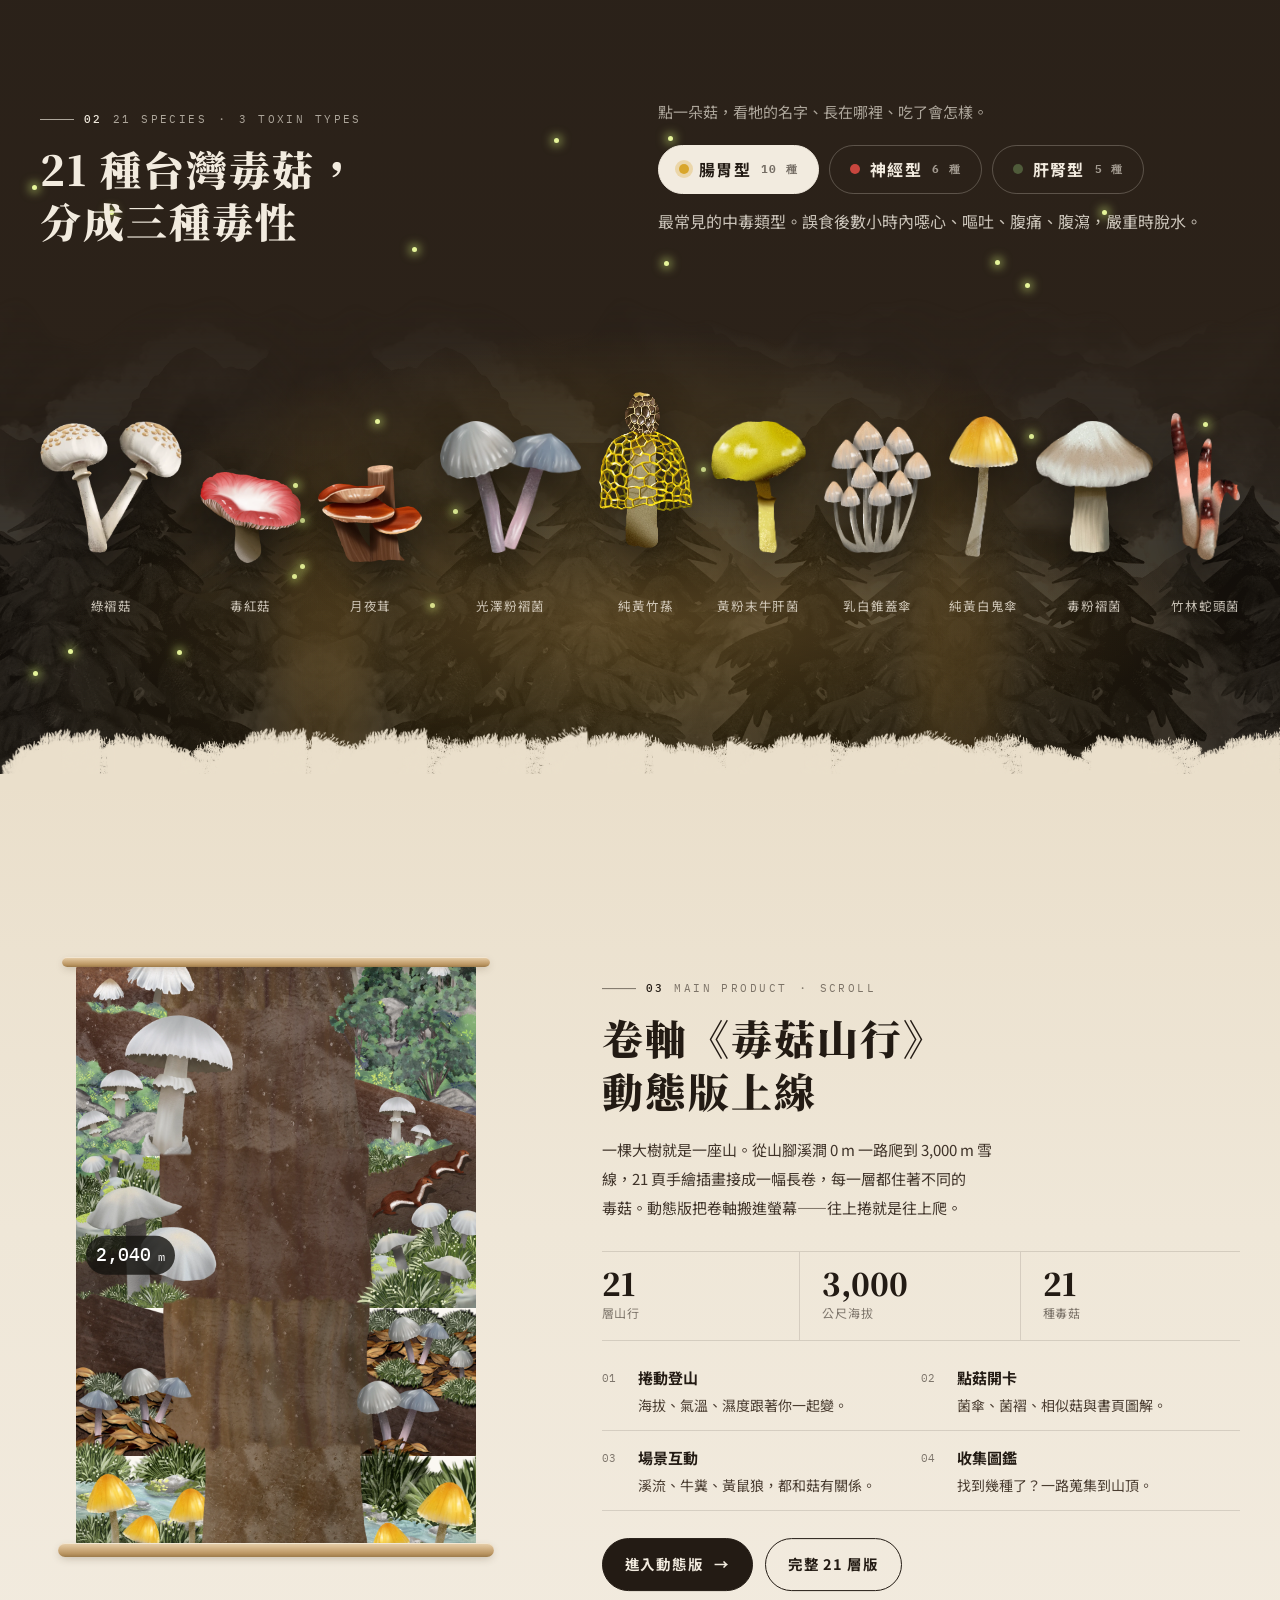
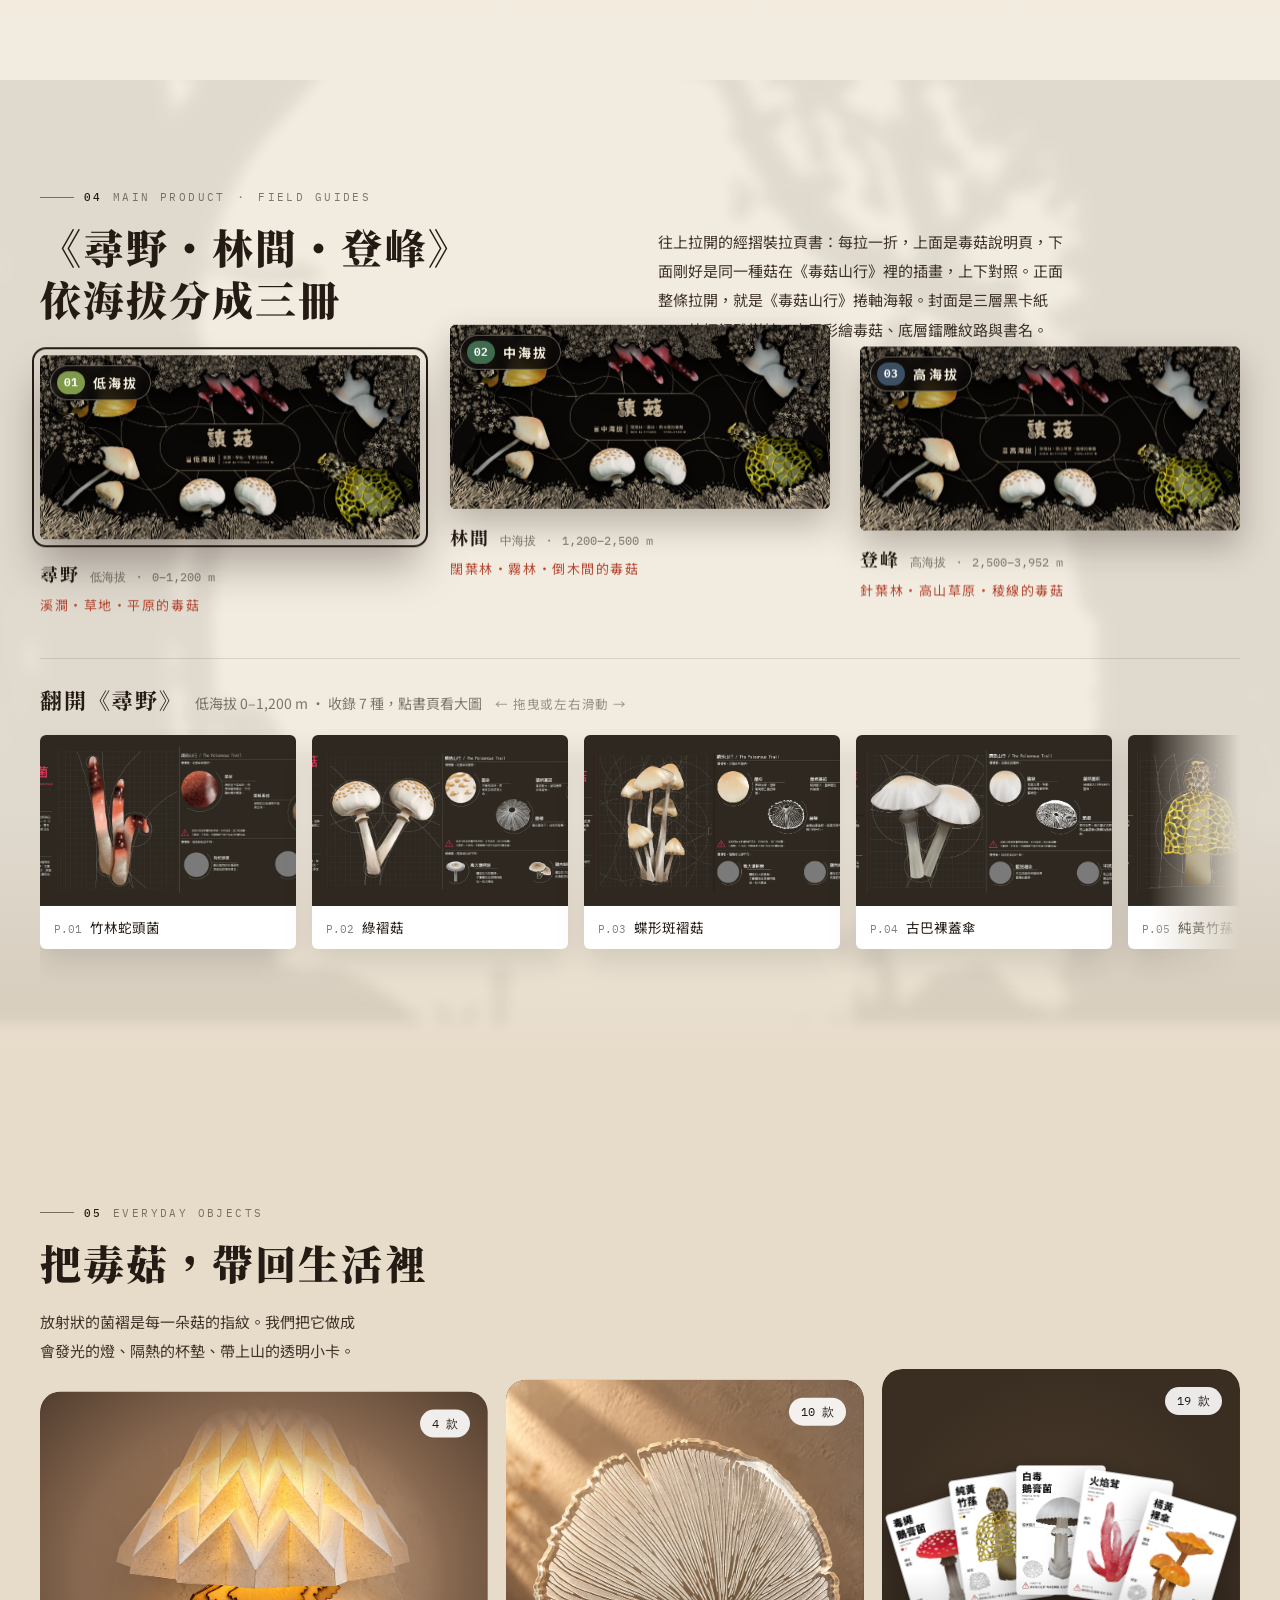
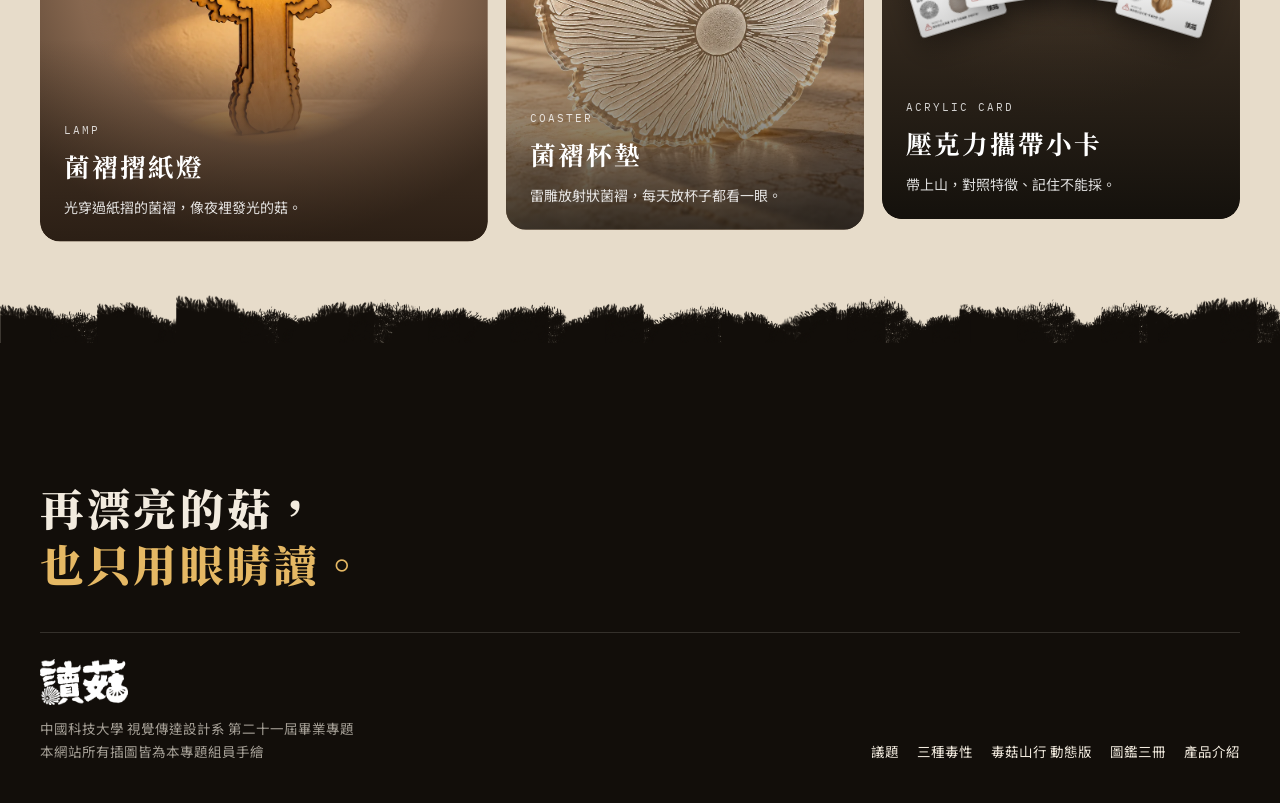
==== commit b75e13ad: "讀菇：溪流改亮色漣漪水紋、水紋只鋪水面、圖層裁到畫面大小（修停久後上方變黑） Co-Authored-By: Claude Opus 5.5 <noreply@anthropic.com>" ====
--- a/index.html
+++ b/index.html
@@ -8,10 +8,10 @@
 <link rel="preconnect" href="https://fonts.googleapis.com">
 <link rel="preconnect" href="https://fonts.gstatic.com" crossorigin>
 <link href="https://fonts.googleapis.com/css2?family=Noto+Sans+TC:wght@400;500;700;900&family=Noto+Serif+TC:wght@600;900&family=IBM+Plex+Mono:wght@400;500&family=Cormorant+Garamond:ital,wght@1,500;1,600&display=swap" rel="stylesheet">
-<link rel="stylesheet" href="css/home.css?v=27">
+<link rel="stylesheet" href="css/home.css?v=29">
 <link rel="stylesheet" href="css/motion.css?v=1">
 <link rel="stylesheet" href="css/flipbook.css?v=10">
-<link rel="stylesheet" href="css/water-mask.css?v=1">
+<link rel="stylesheet" href="css/water-mask.css?v=2">
 <link rel="icon" href="dugu-trail/img/favicon.ico" sizes="any">
 <link rel="icon" type="image/png" sizes="32x32" href="dugu-trail/img/favicon-32.png">
 <link rel="icon" type="image/png" sizes="192x192" href="dugu-trail/img/favicon-192.png">
@@ -211,7 +211,7 @@
 <script src="dugu-trail/js/data.js"></script>
 <script src="js/home-data.js?v=6"></script>
 <script src="js/common.js?v=2"></script>
-<script src="js/home.js?v=27"></script>
+<script src="js/home.js?v=28"></script>
 <script src="js/motion.js?v=1"></script>
 <script src="js/flipbook.js?v=7"></script>
 <script src="js/ambient.js?v=1"></script>
--- a/css/home.css
+++ b/css/home.css
@@ -864,3 +864,20 @@
 .lyr .mu img.tuft { position: absolute; left: 50%; bottom: 0; top: auto; height: auto; width: max(calc(var(--tw, 1.2) * 100%), 6vh); max-width: none;
   transform: translate(-50%, 38%) scaleX(var(--tf, 1)); animation: none; filter: none; pointer-events: none; transition: none; will-change: auto; }
 .lyr .mu:hover img.tuft, .lyr .mu:focus-visible img.tuft { translate: none; scale: none; filter: none; }
+
+/* 溪流 v3（2026-11-28d）：亮色漣漪水紋貼圖順流而下（不再是深色條紋＝像陰影）；
+   水紋只鋪在水面那一條（.flow-in＝原圖 y 1160–1640），不是整張大畫框 → 顯示卡負擔小很多，停久了也不會掉圖塊 */
+.lyr .flow { -webkit-mask: none; mask: none; overflow: visible; }
+.lyr .flow-in { position: absolute; left: 0; width: 100%; top: 67.52%; height: 27.94%; overflow: hidden;
+  -webkit-mask-size: 100% 100%; mask-size: 100% 100%; -webkit-mask-repeat: no-repeat; mask-repeat: no-repeat; }
+.flow-in i { position: absolute; top: 0; bottom: 0; left: -480px; width: calc(100% + 960px); will-change: auto; filter: none; }
+.flow-in .f1 { background: url(../img/scene/ripple-a.webp) 0 0 / 360px 135px repeat; opacity: .85; animation: rip1 5.5s linear infinite; }
+.flow-in .f2 { background: url(../img/scene/ripple-b.webp) 120px 40px / 480px 180px repeat; opacity: .55; animation: rip2 9s linear infinite, ripGlow 3.4s ease-in-out infinite alternate; }
+@keyframes rip1 { from { transform: translateX(0); } to { transform: translateX(360px); } }
+@keyframes rip2 { from { transform: translateX(0); } to { transform: translateX(480px); } }
+@keyframes ripGlow { from { opacity: .35; } to { opacity: .7; } }
+@media (prefers-reduced-motion: reduce) { .flow-in i { animation: none; } }
+/* 少開顯示卡圖層：菇的搖動動畫本來就會自己升層，不必再 will-change */
+.lyr .mu img { will-change: auto; }
+/* 每層裁到畫面大小（圖層本身左右延伸 2.8 倍，不裁的話顯示卡要存好幾張超大圖，停久了會丟掉天空圖塊、露出深色底） */
+.lyr { overflow: hidden; overflow: clip; contain: paint; }
--- a/css/water-mask.css
+++ b/css/water-mask.css
@@ -1,2 +1,2 @@
-/* 溪流水面遮罩（內嵌，直接開檔 file:// 時外部圖片遮罩會被瀏覽器擋掉，所以改用 data URI）*/
-.lyr .flow { -webkit-mask-image: url([data-uri]); mask-image: url([data-uri]); }
+/* 溪流水面遮罩：只含水面那一條（pb-water 的 y 1160–1640），內嵌 data URI（直接開檔 file:// 時外部圖片遮罩會被擋）*/
+.lyr .flow-in { -webkit-mask-image: url([data-uri]); mask-image: url([data-uri]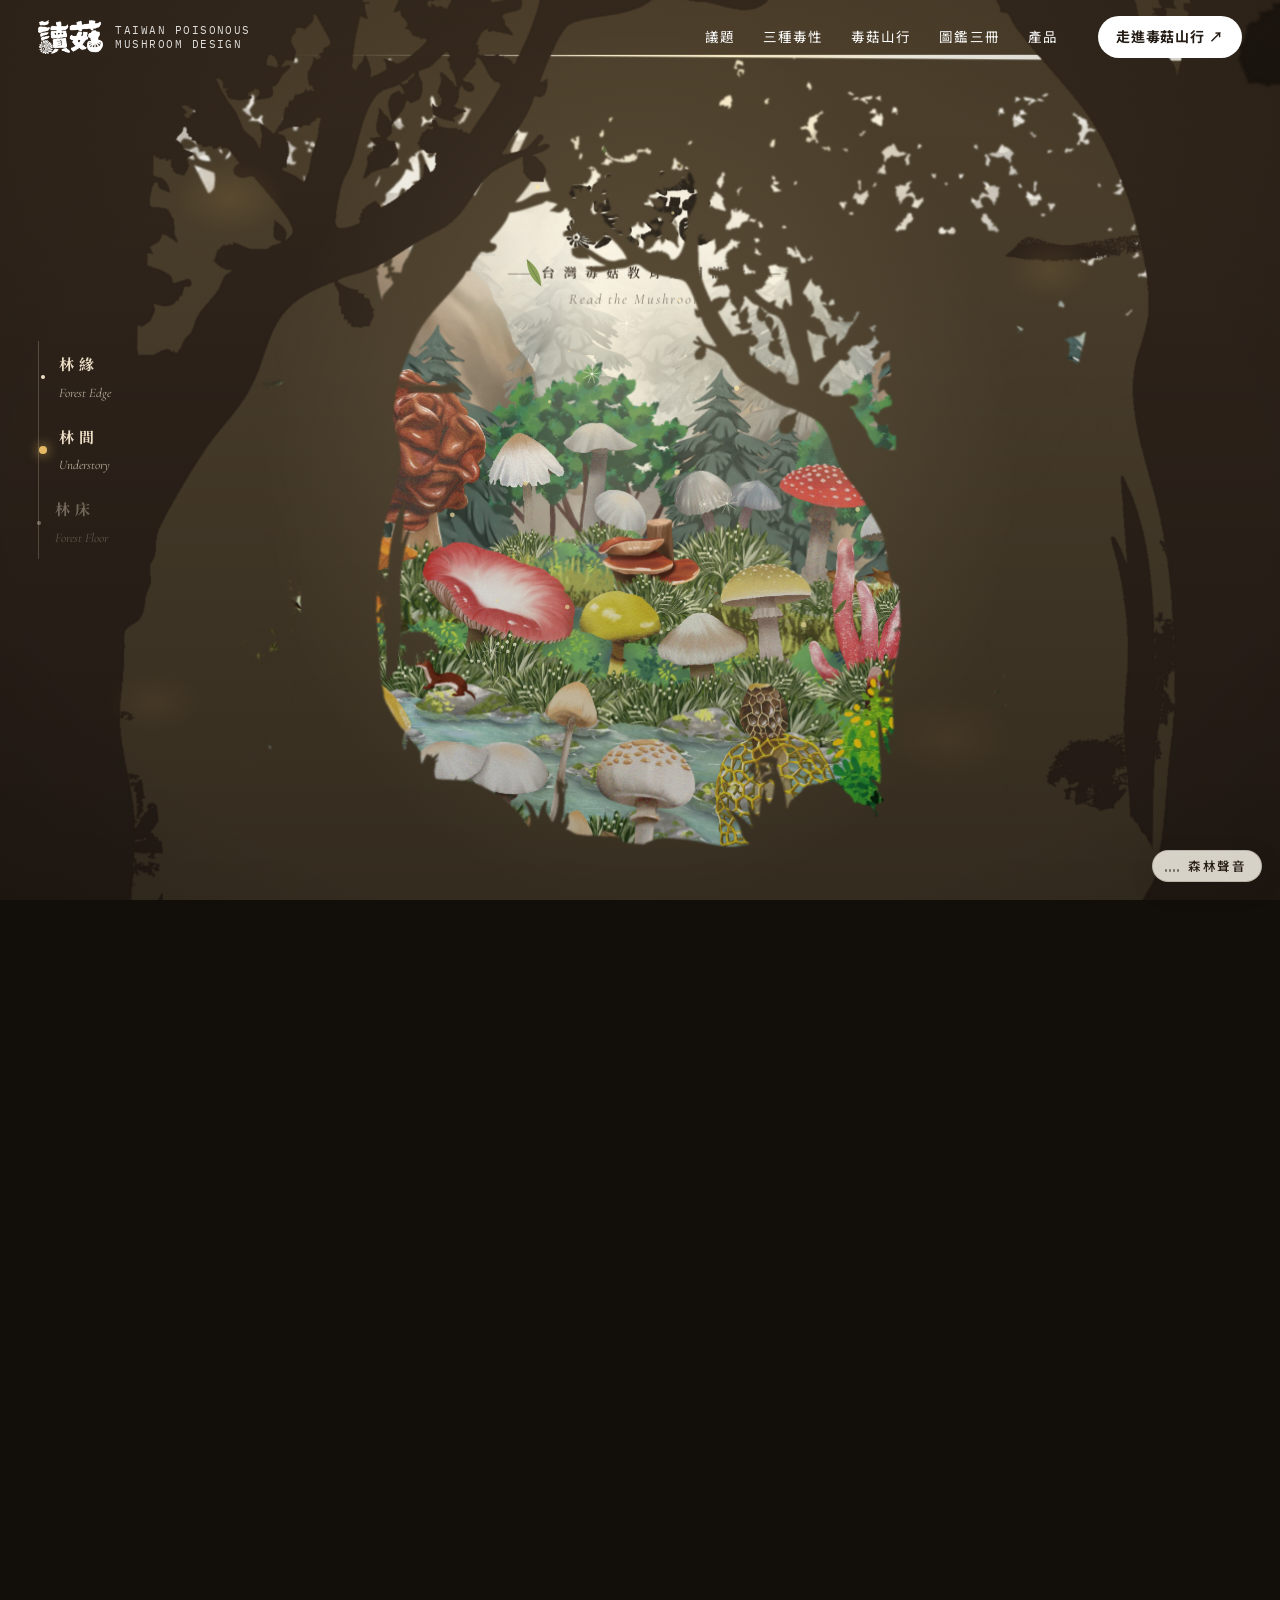
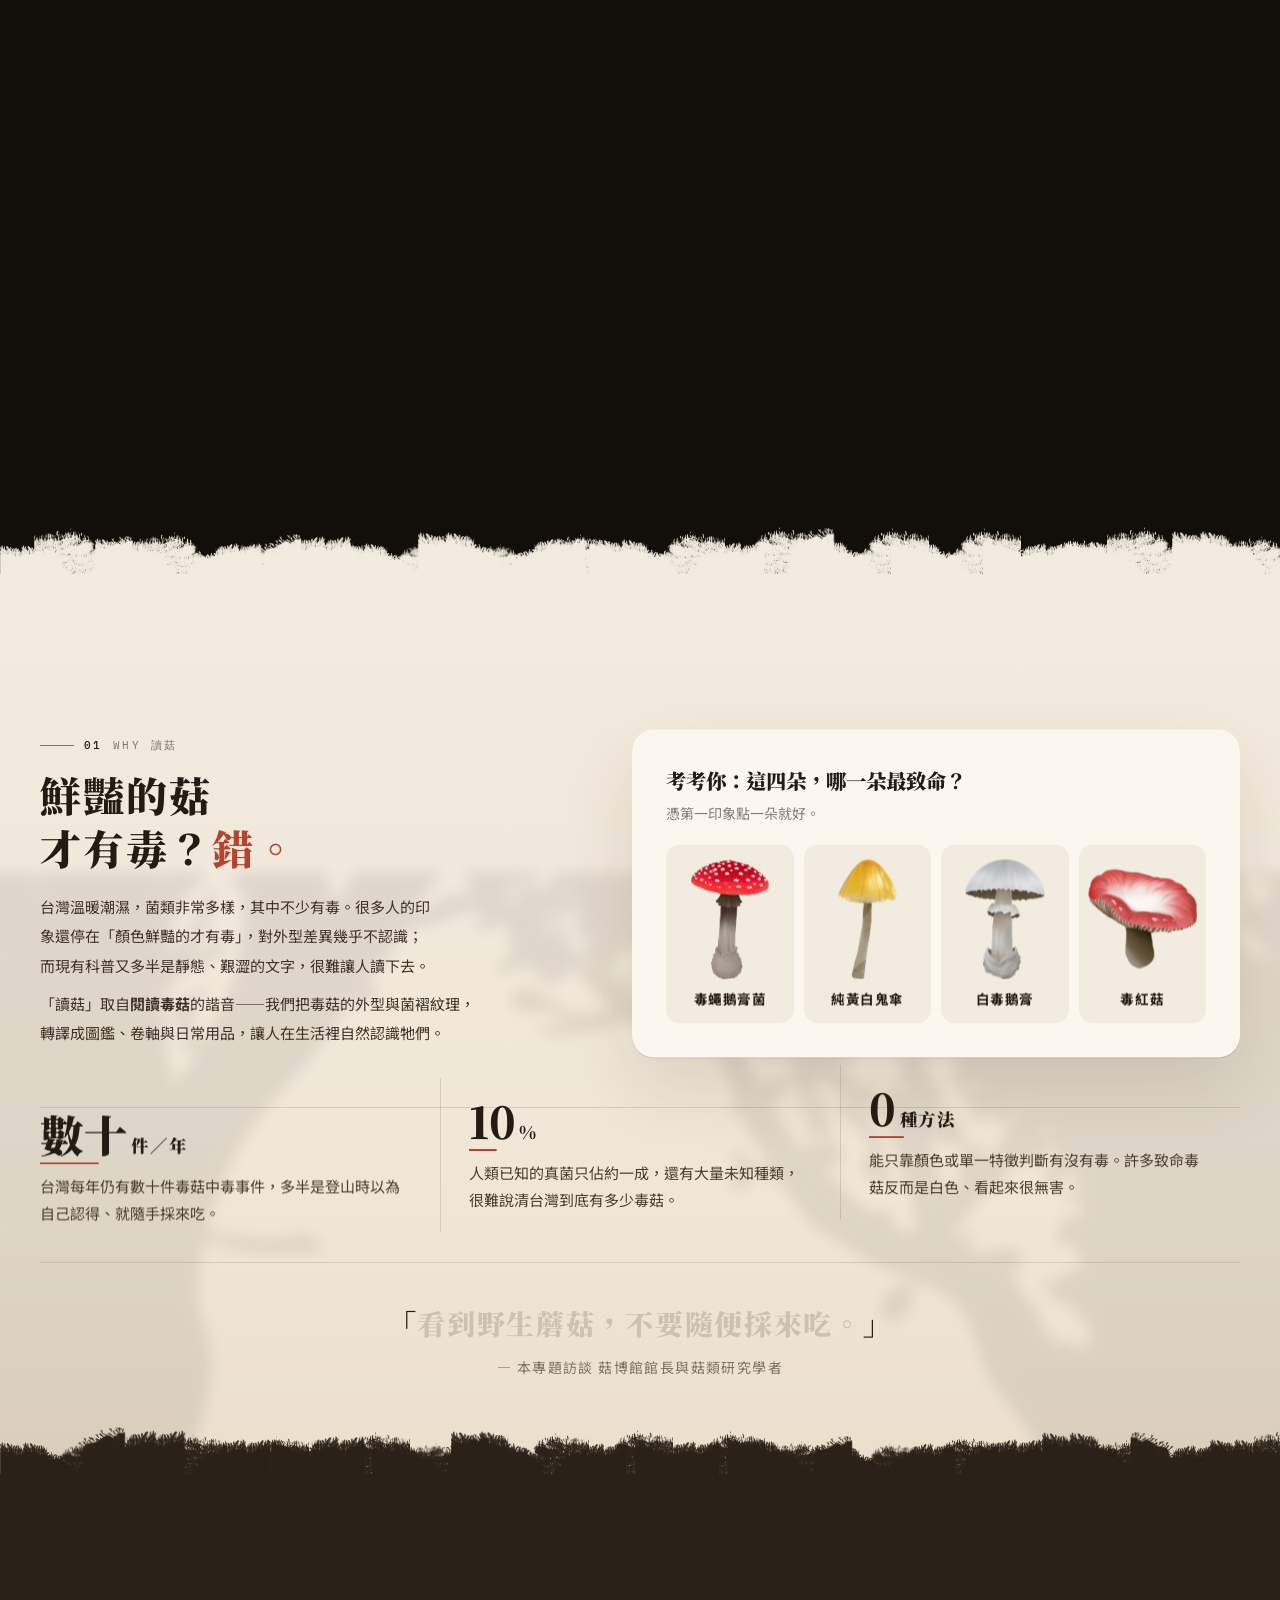
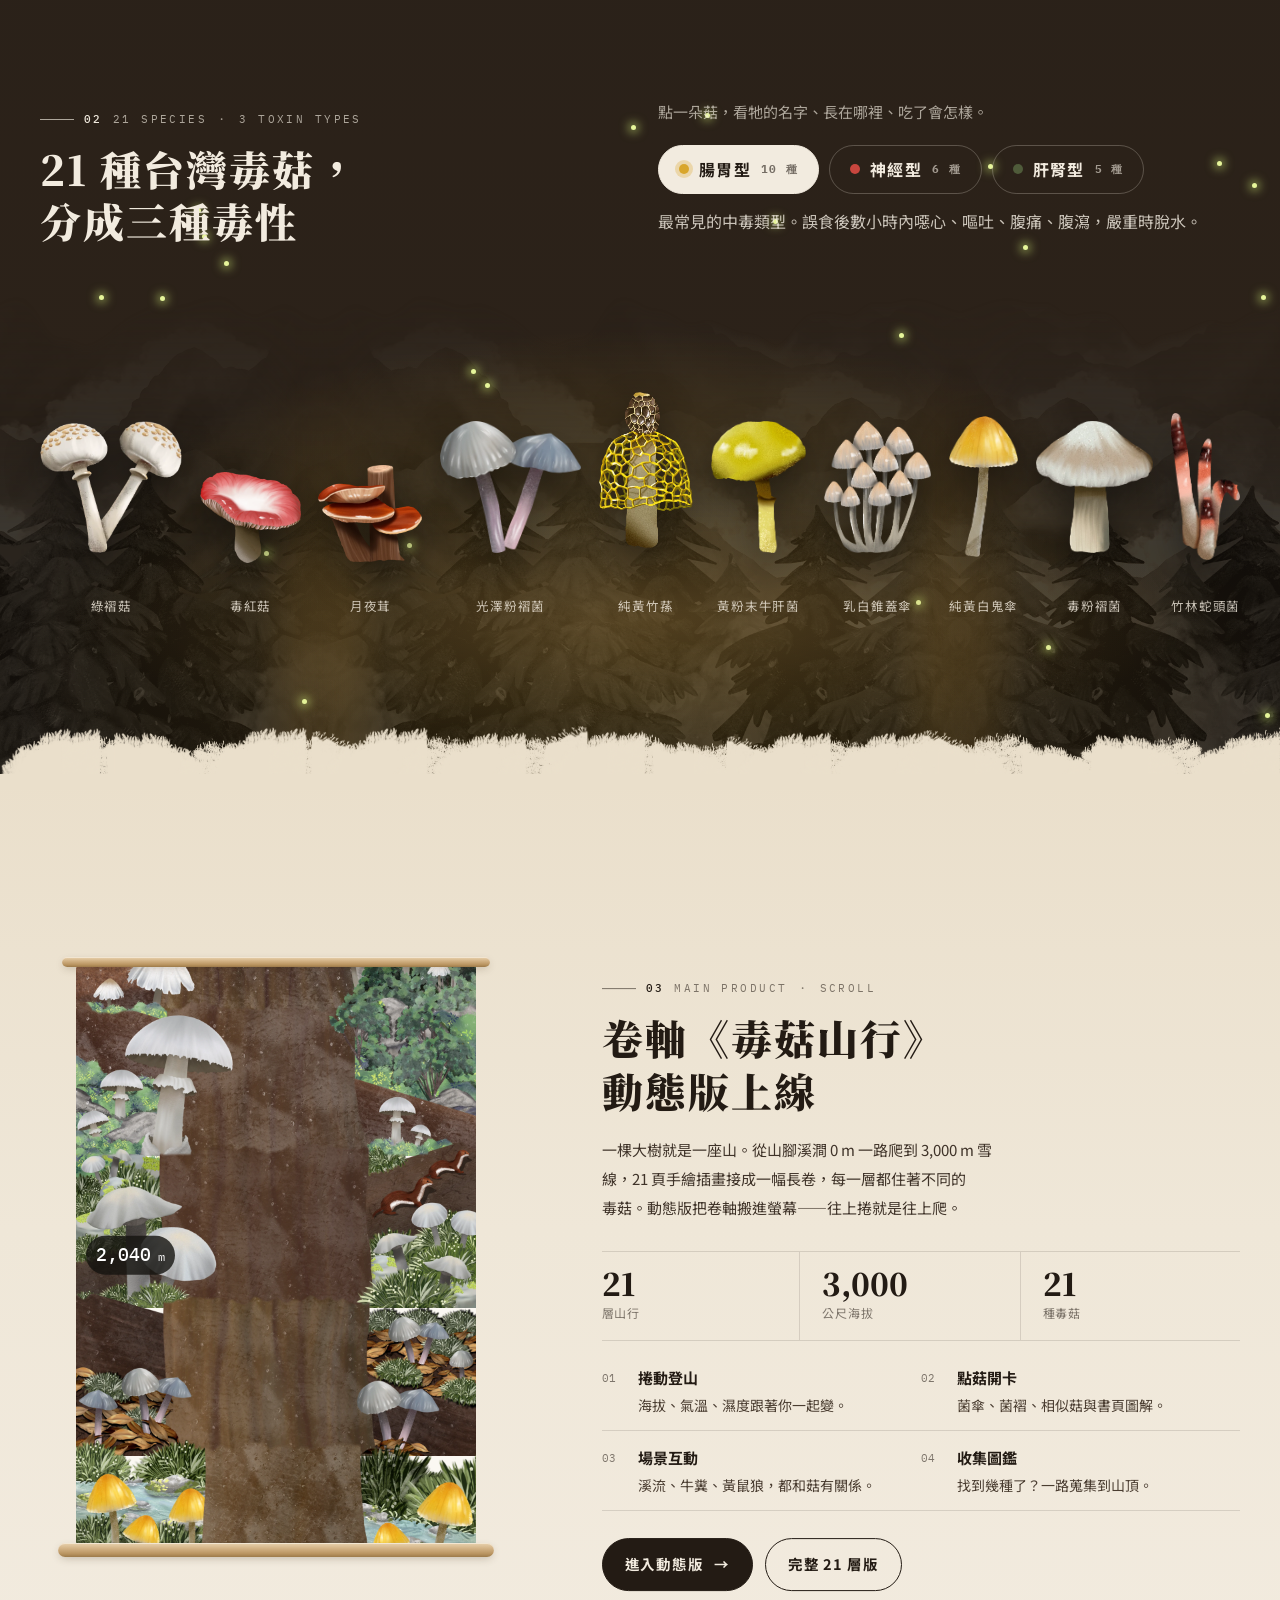
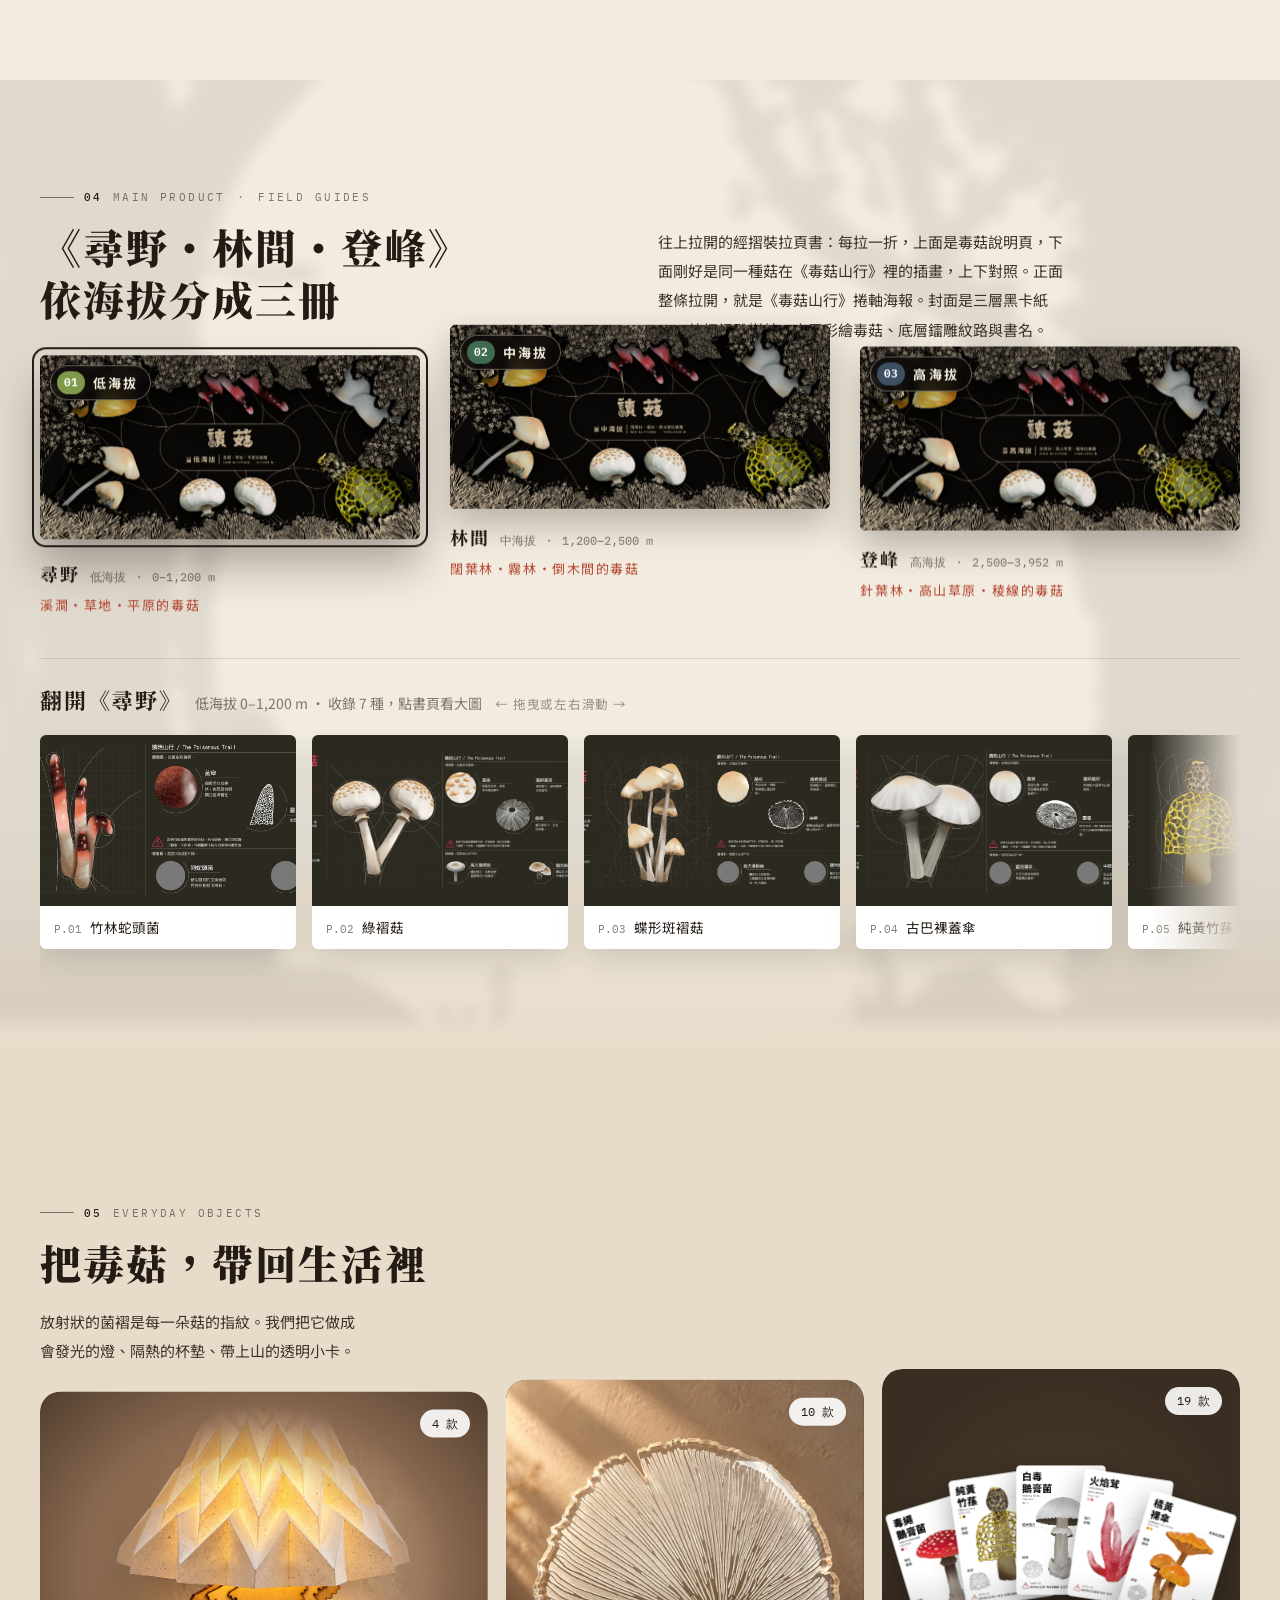
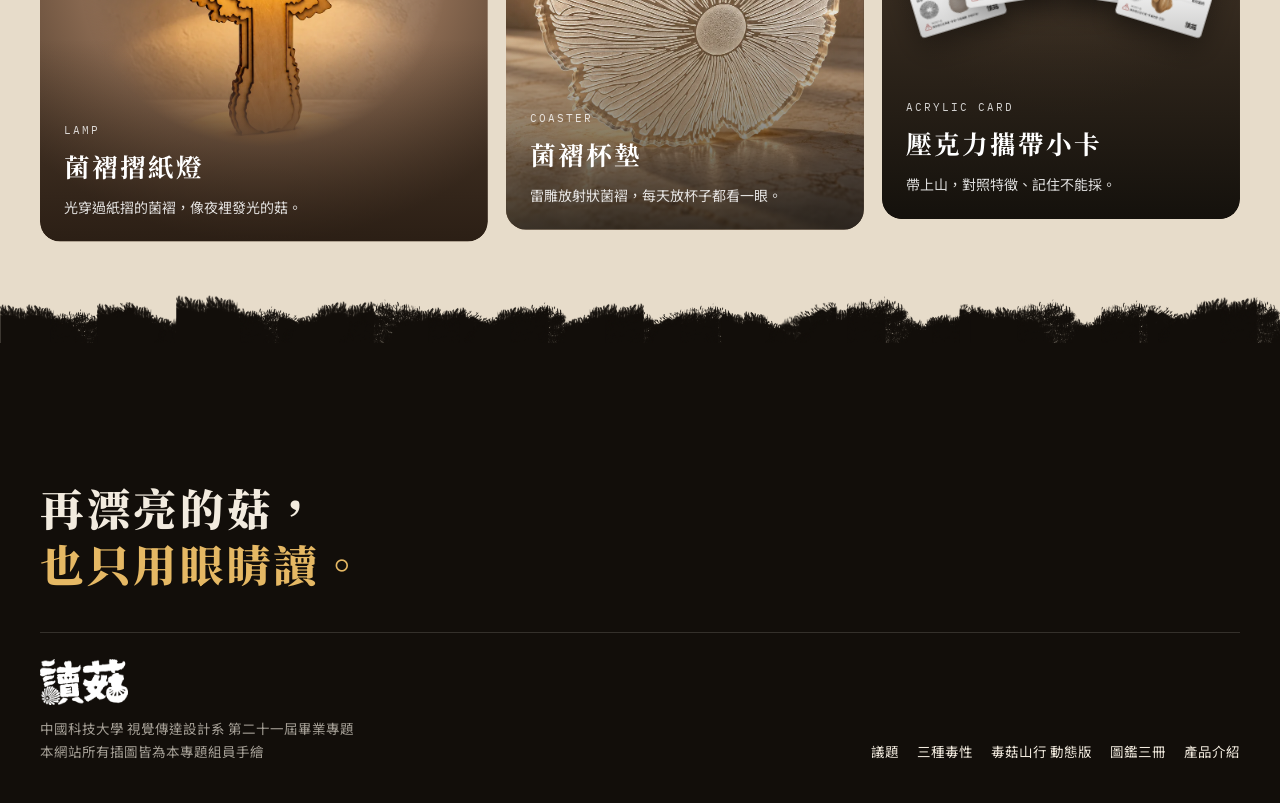
==== commit e24bd47a: "讀菇：書頁改用新版 PDF（含菌褶線稿）＋新增純黃白鬼傘書頁、書頁文字同步、新增 4 種相似可食菇圖 Co-Authored-By: Claude Opus 5.5 <noreply@anthropi" ====
--- a/index.html
+++ b/index.html
@@ -208,8 +208,8 @@
 <div class="modal" id="modal" hidden><div class="md-box" role="dialog" aria-modal="true" aria-labelledby="mdName"><button class="md-x" data-close aria-label="關閉">×</button><div class="md-art" id="mdArt"></div><div class="md-txt" id="mdTxt"></div></div></div>
 <div class="lb" id="lb" hidden><figure style="margin:0"><img alt=""><p></p></figure></div>
 
-<script src="dugu-trail/js/data.js"></script>
-<script src="js/home-data.js?v=6"></script>
+<script src="dugu-trail/js/data.js?v=13"></script>
+<script src="js/home-data.js?v=7"></script>
 <script src="js/common.js?v=2"></script>
 <script src="js/home.js?v=28"></script>
 <script src="js/motion.js?v=1"></script>
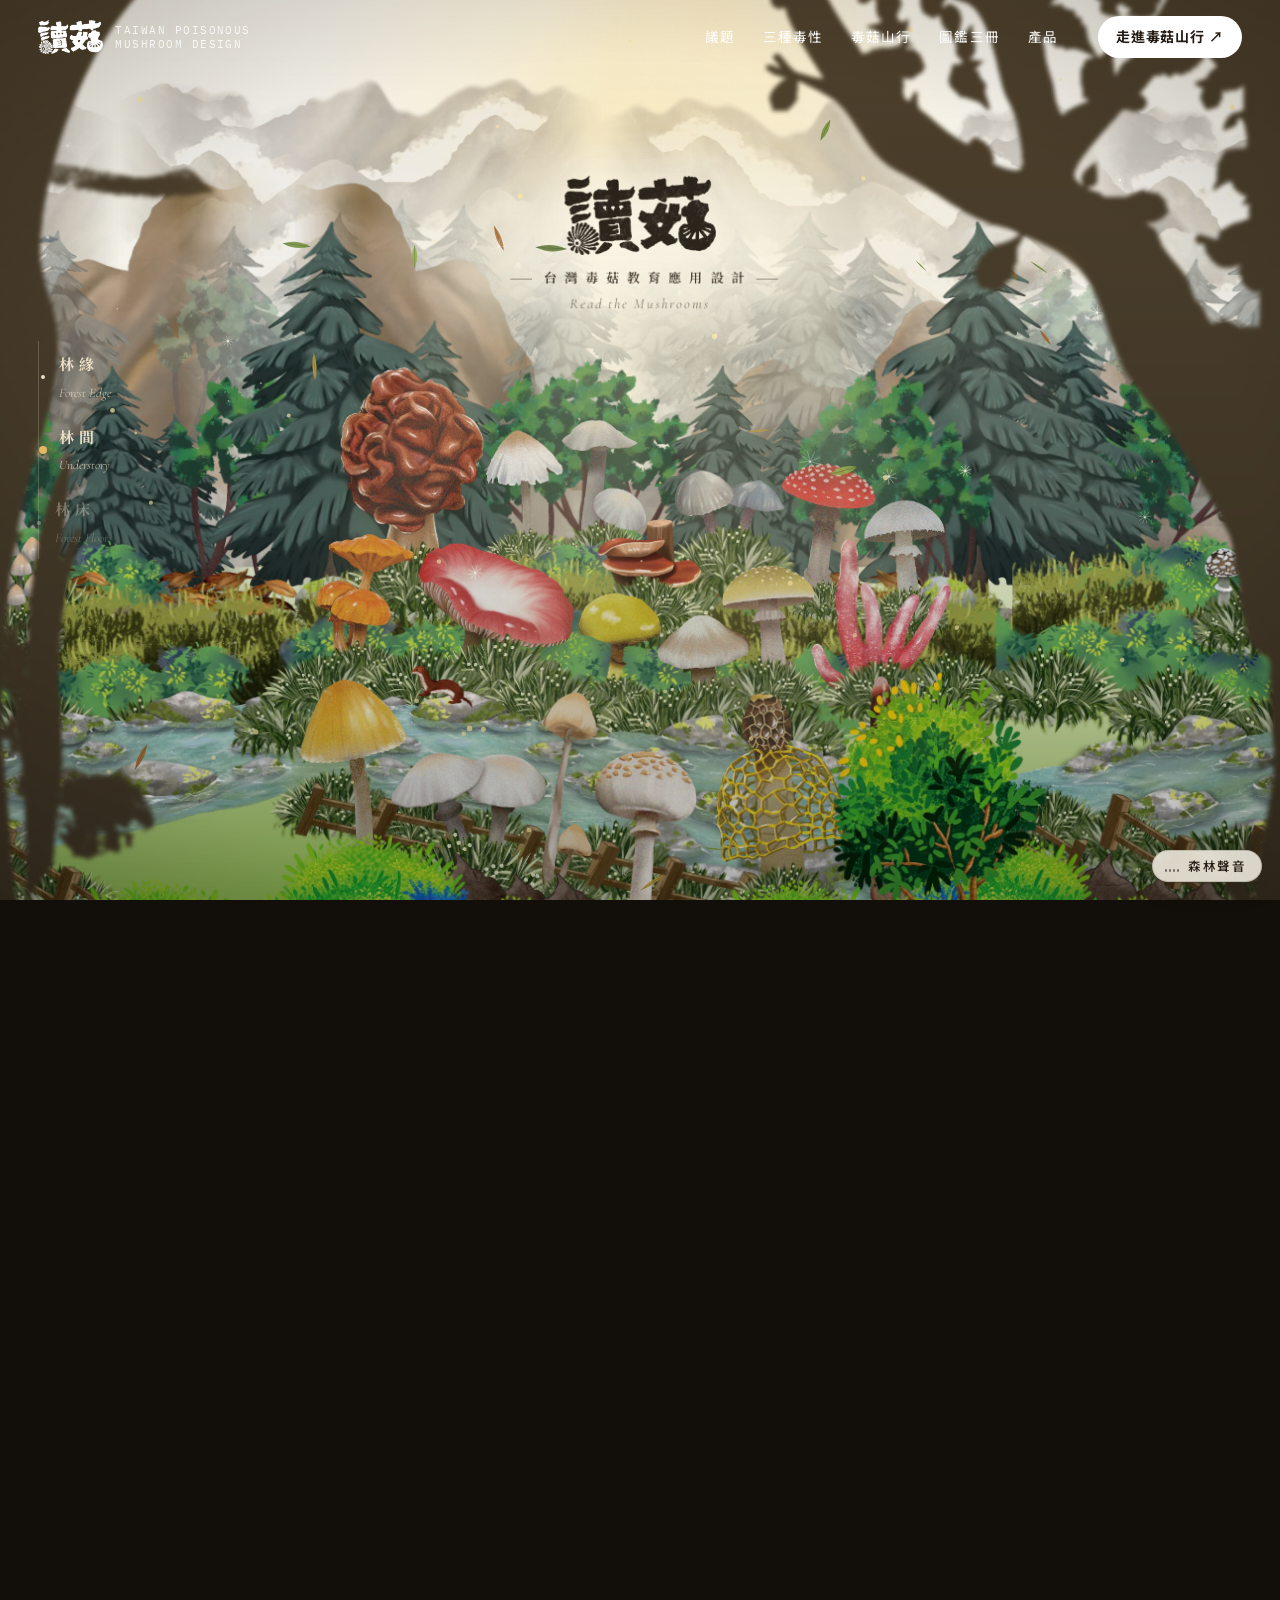
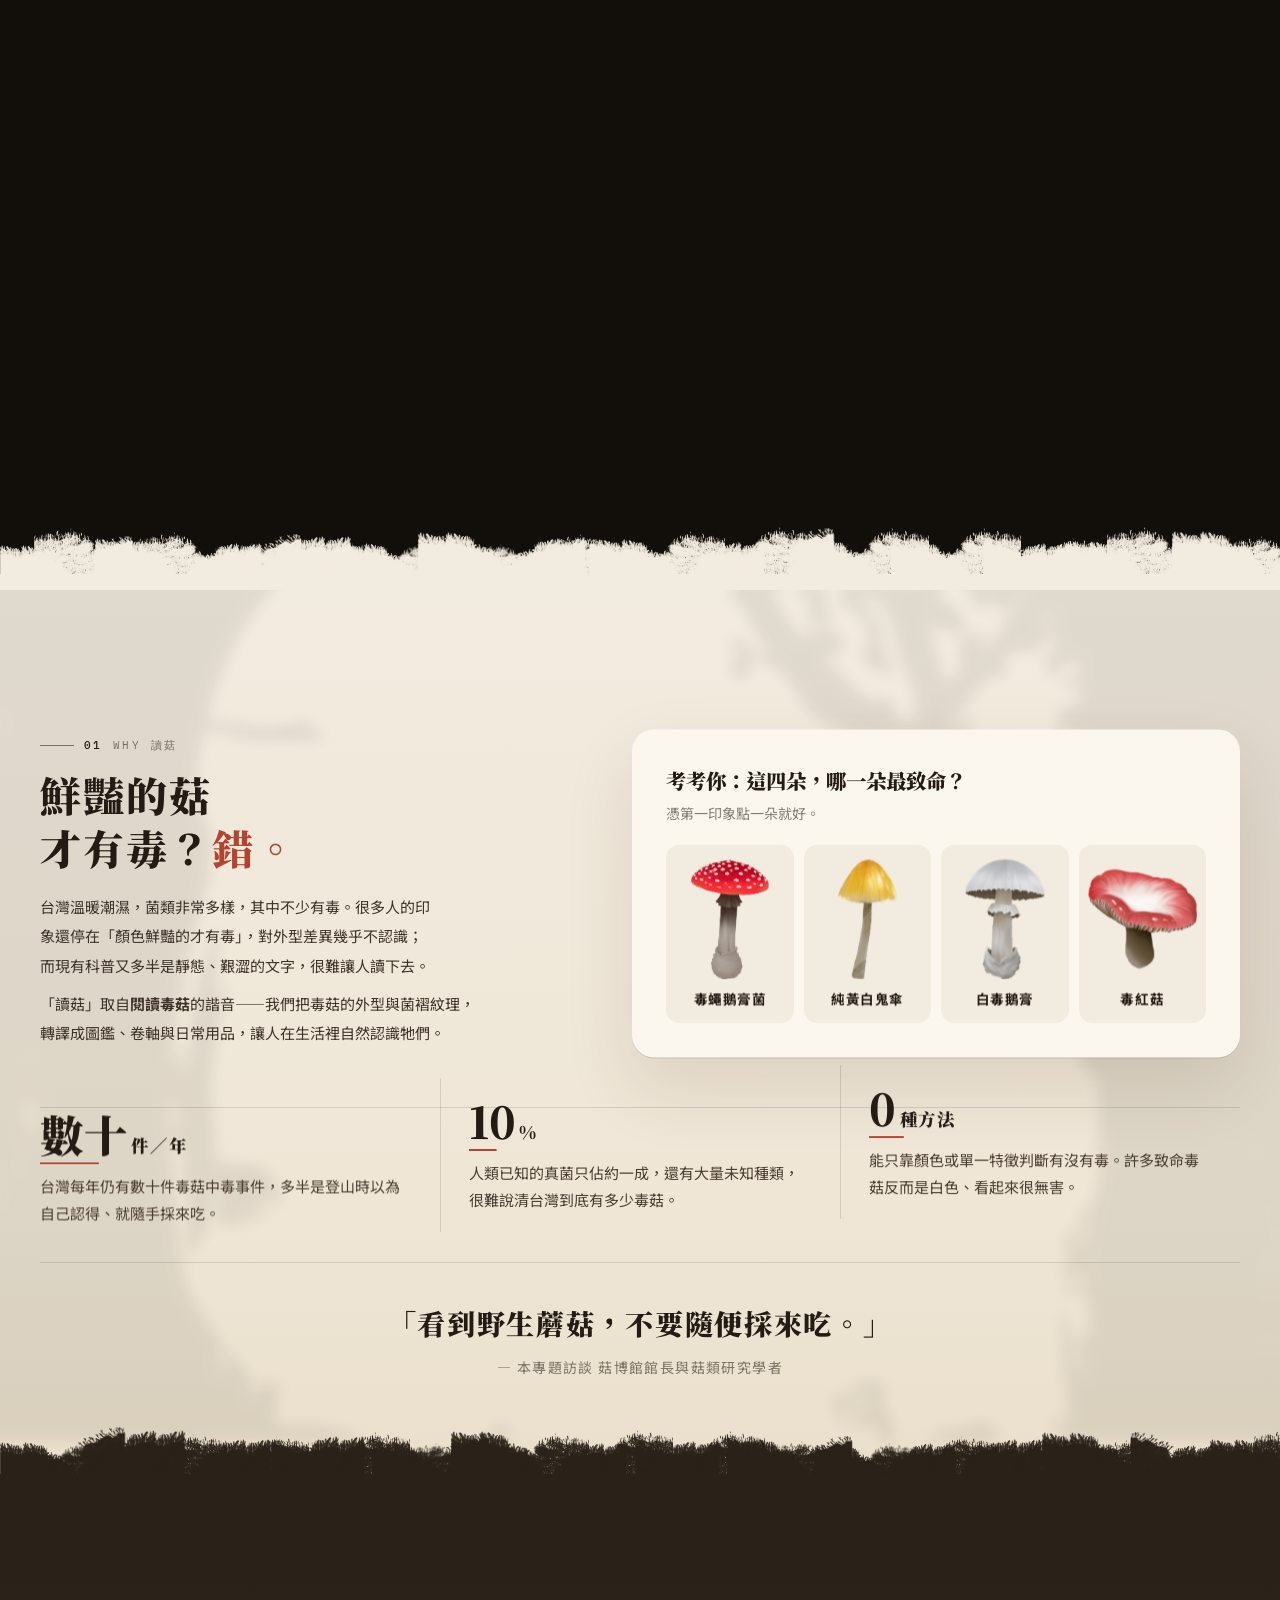
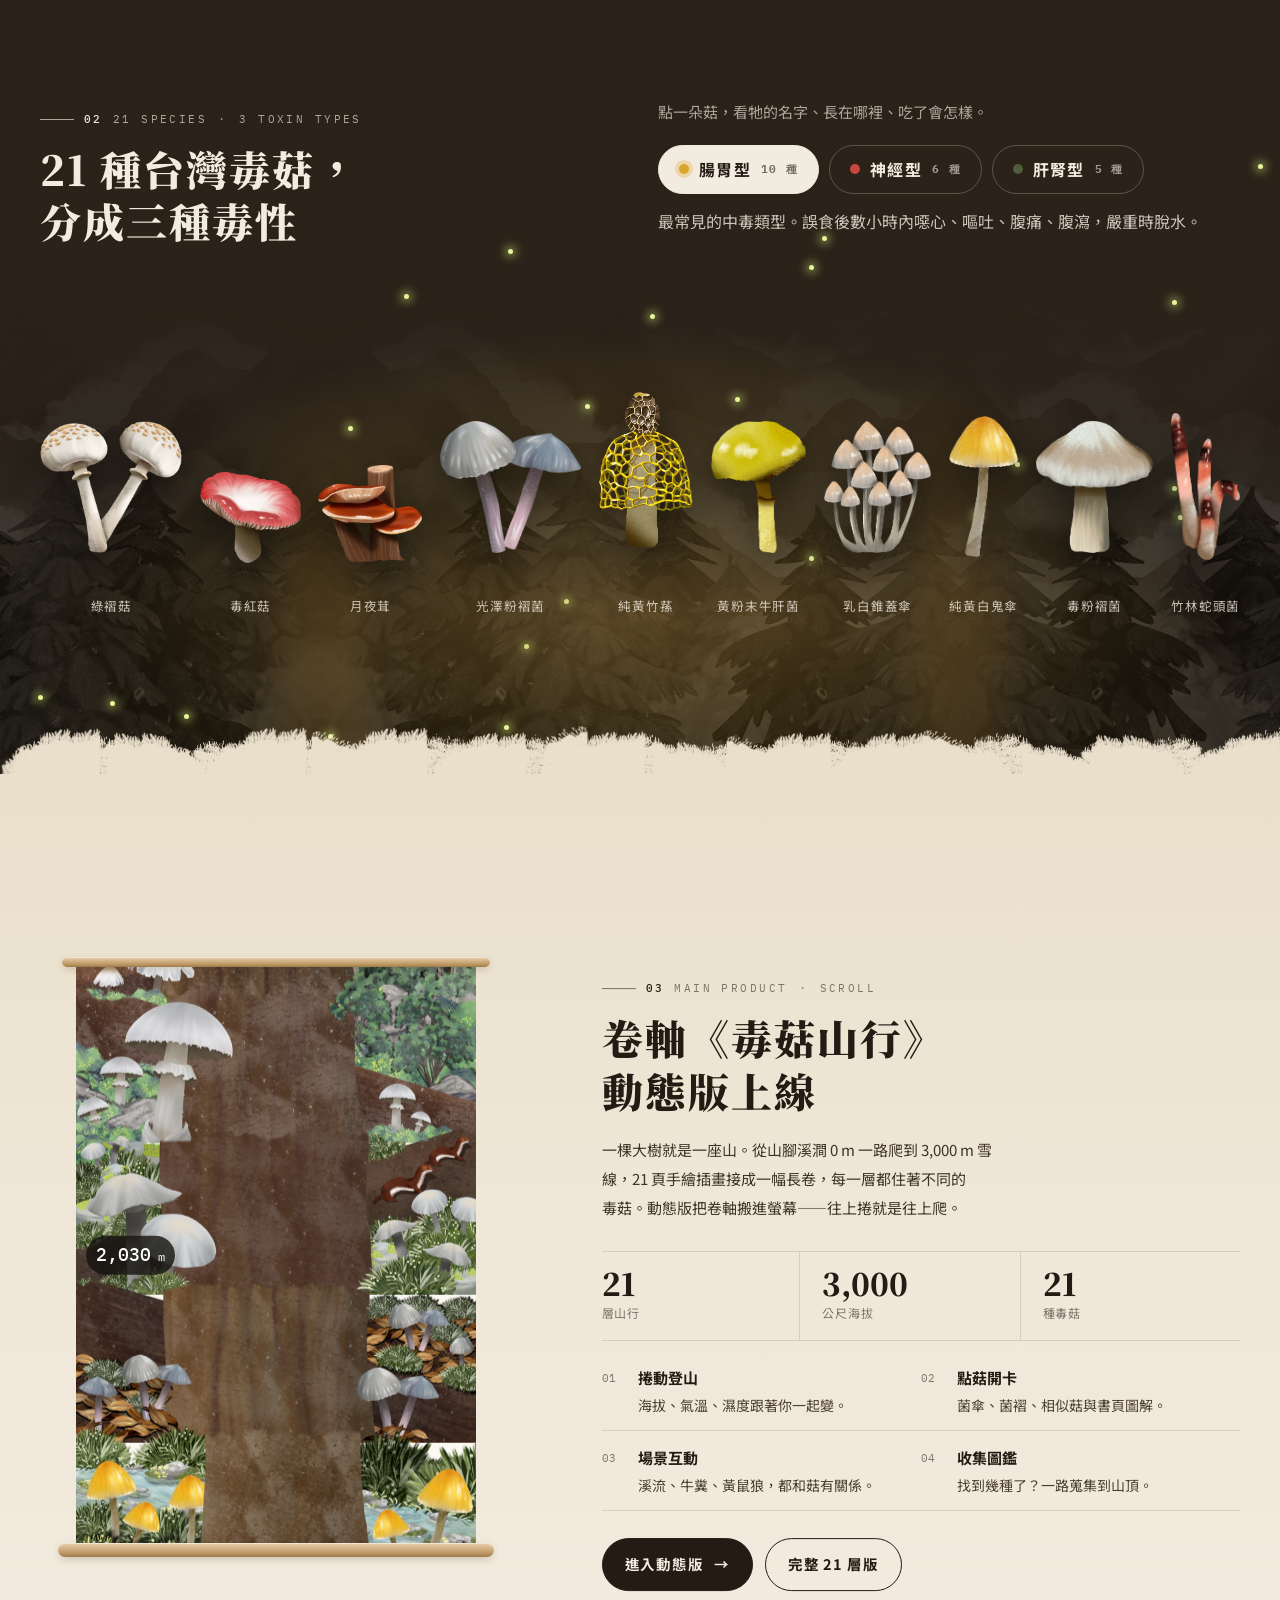
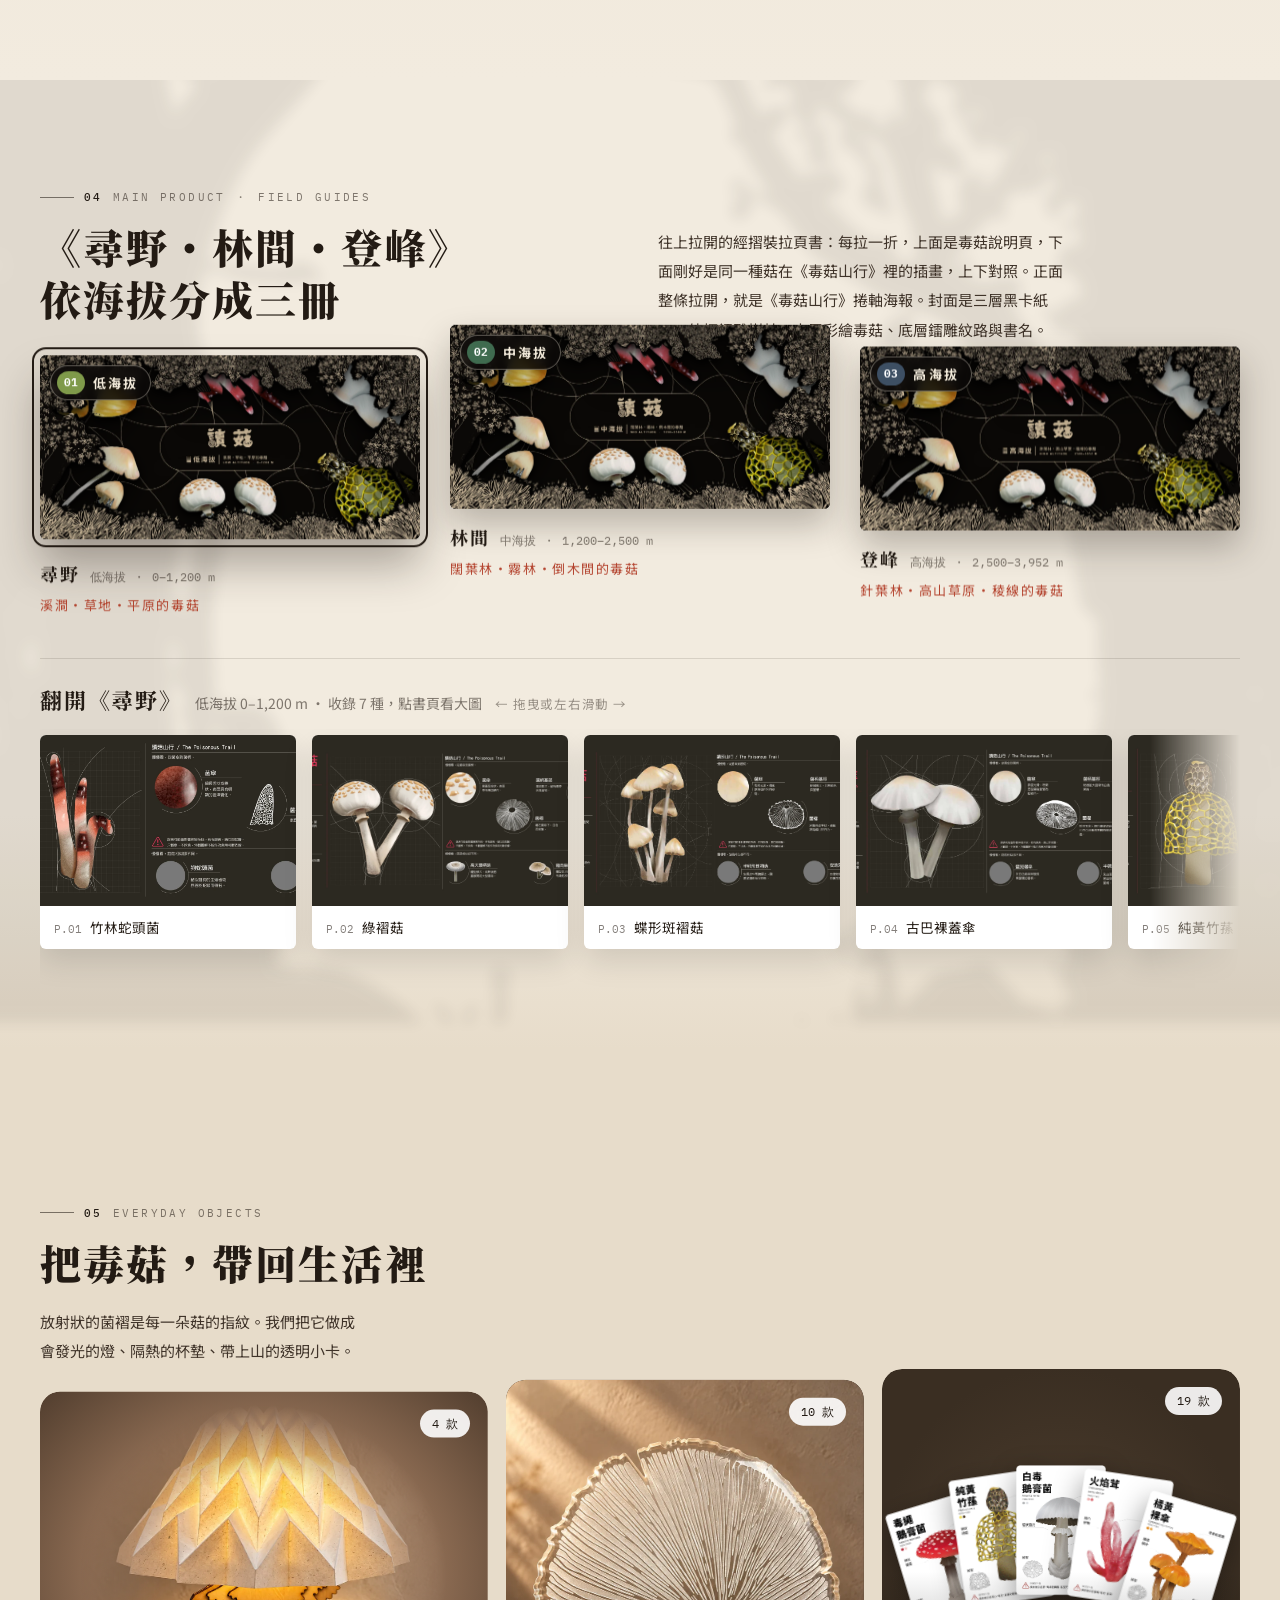
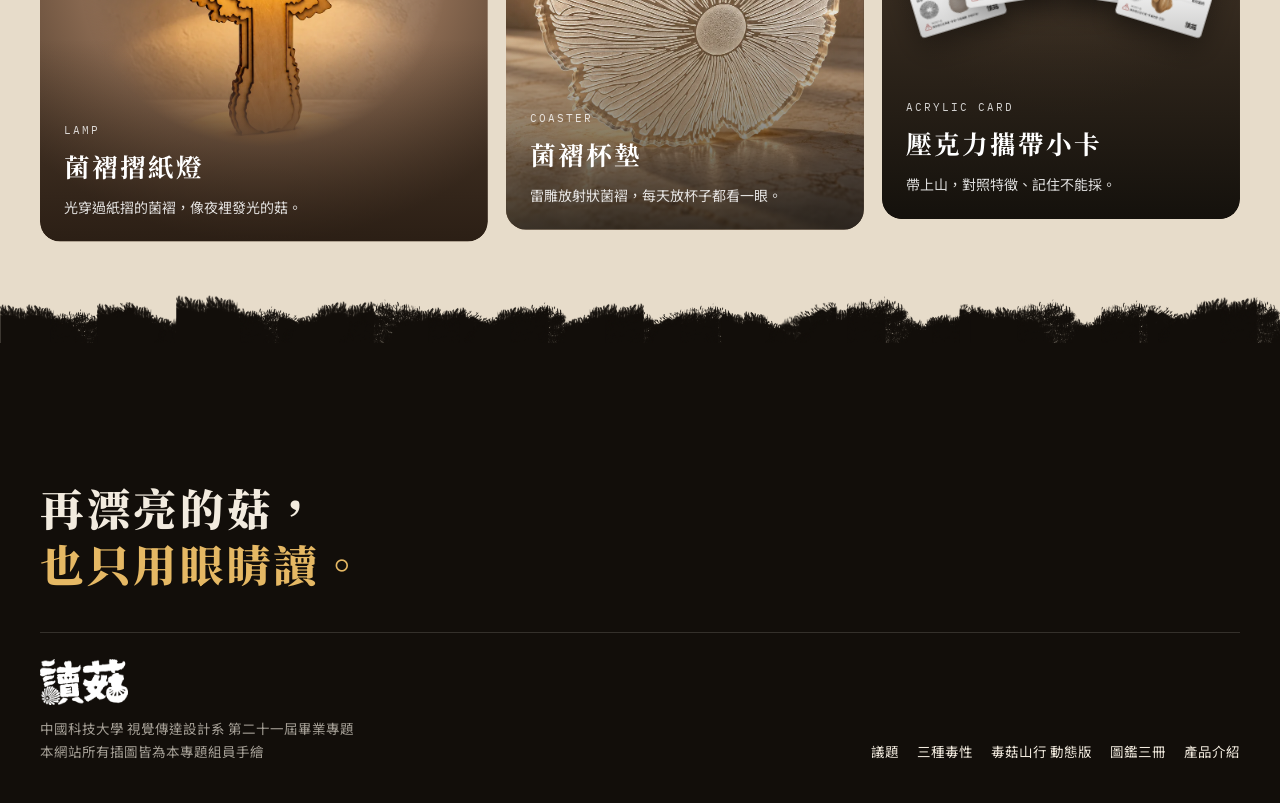
==== commit f2f6bd1f: "讀菇：蝶形斑褶菇書頁換新版（相似菇改半卵形斑褶菇、安地列斯斑褶菇） Co-Authored-By: Claude Opus 5.5 <noreply@anthropic.com>" ====
--- a/index.html
+++ b/index.html
@@ -208,7 +208,7 @@
 <div class="modal" id="modal" hidden><div class="md-box" role="dialog" aria-modal="true" aria-labelledby="mdName"><button class="md-x" data-close aria-label="關閉">×</button><div class="md-art" id="mdArt"></div><div class="md-txt" id="mdTxt"></div></div></div>
 <div class="lb" id="lb" hidden><figure style="margin:0"><img alt=""><p></p></figure></div>
 
-<script src="dugu-trail/js/data.js?v=13"></script>
+<script src="dugu-trail/js/data.js?v=14"></script>
 <script src="js/home-data.js?v=7"></script>
 <script src="js/common.js?v=2"></script>
 <script src="js/home.js?v=28"></script>
